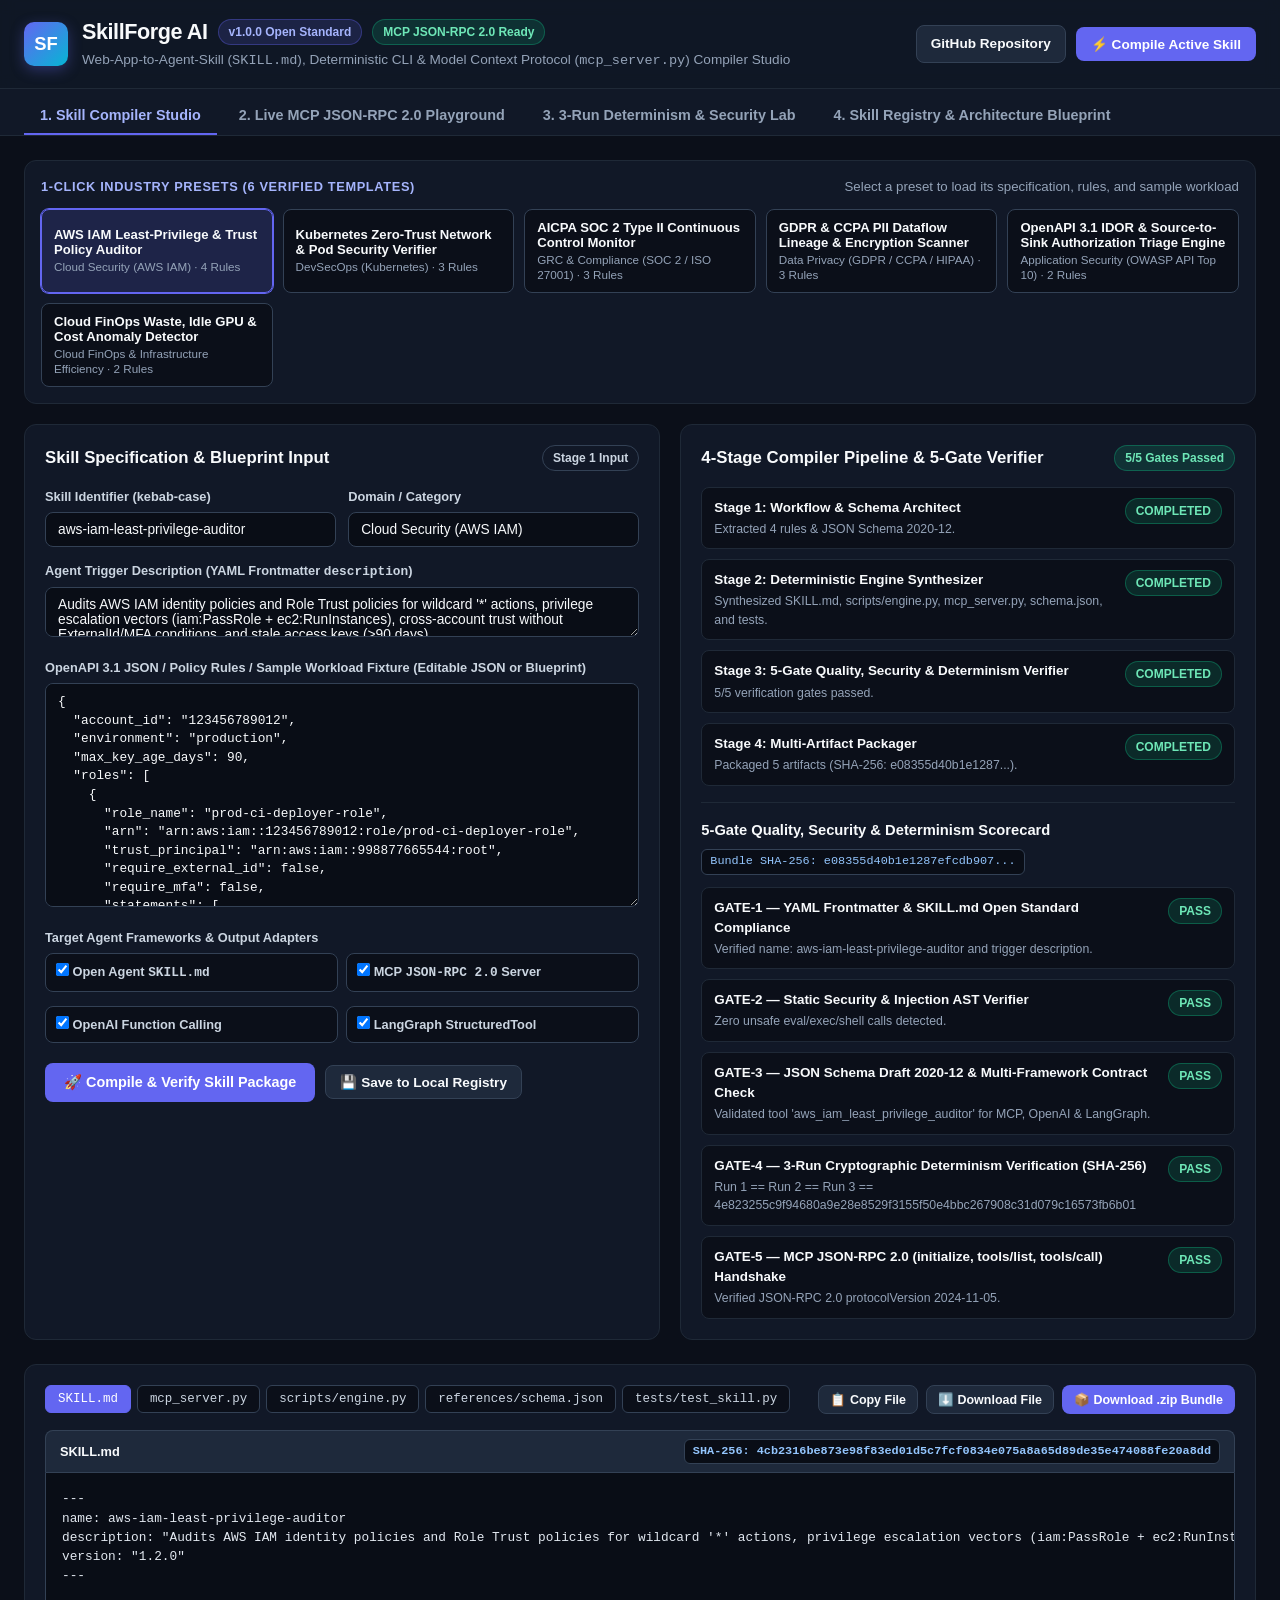
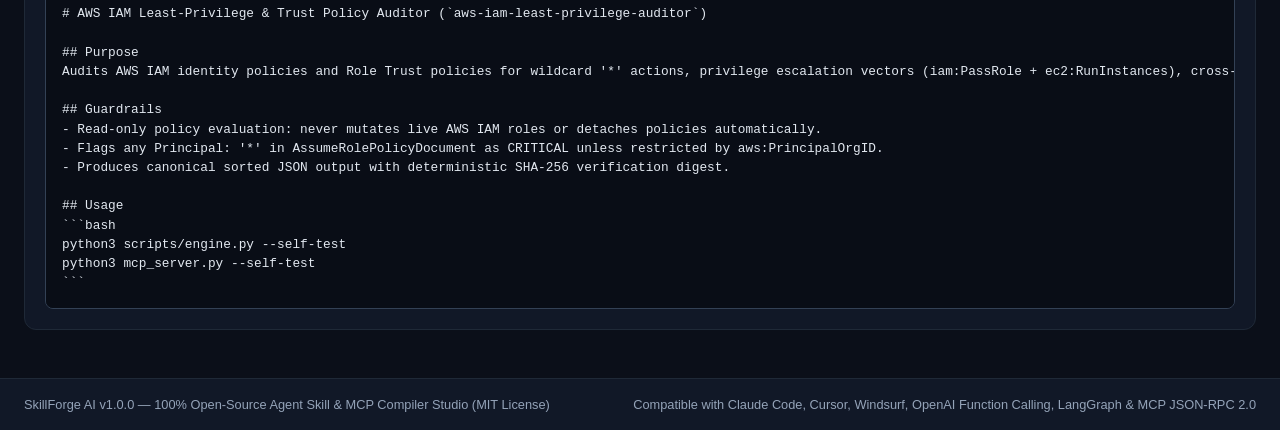
==== index.html @ c4ab2d60 "feat: initial release of SkillForge AI v1.0.0 Compiler Studio" ====
<!DOCTYPE html>
<html lang="en">
<head>
  <meta charset="UTF-8" />
  <meta name="viewport" content="width=device-width, initial-scale=1.0" />
  <title>SkillForge AI — Web-App-to-Agent-Skill, Deterministic CLI &amp; MCP Compiler Studio</title>
  <meta name="description" content="Compile OpenAPI 3.1 specs, Python/TS modules, and workflow blueprints into verified SKILL.md packages, deterministic Python CLI tools, and Model Context Protocol (MCP JSON-RPC 2.0) servers." />
  <link rel="stylesheet" href="static/css/styles.css" />
</head>
<body>
  <header class="topbar">
    <div class="container topbar-inner">
      <div class="brand">
        <div class="brand-logo" aria-hidden="true">SF</div>
        <div>
          <div class="brand-title-row">
            <h1 class="brand-title">SkillForge AI</h1>
            <span class="badge badge-accent">v1.0.0 Open Standard</span>
            <span id="runtime-mode-badge" class="badge badge-emerald">MCP JSON-RPC 2.0 Ready</span>
          </div>
          <p class="brand-subtitle">
            Web-App-to-Agent-Skill (<code>SKILL.md</code>), Deterministic CLI &amp; Model Context Protocol (<code>mcp_server.py</code>) Compiler Studio
          </p>
        </div>
      </div>
      <div class="topbar-actions">
        <a href="https://github.com/Sockshare/skillforge-ai" target="_blank" rel="noopener noreferrer" class="btn btn-secondary">
          GitHub Repository
        </a>
        <button id="btn-quick-compile" class="btn btn-primary" type="button">
          ⚡ Compile Active Skill
        </button>
      </div>
    </div>
  </header>

  <nav class="tabbar" aria-label="Studio Navigation">
    <div class="container tabbar-inner">
      <button class="tab-btn active" data-tab="tab-compiler" type="button">
        1. Skill Compiler Studio
      </button>
      <button class="tab-btn" data-tab="tab-mcp" type="button">
        2. Live MCP JSON-RPC 2.0 Playground
      </button>
      <button class="tab-btn" data-tab="tab-determinism" type="button">
        3. 3-Run Determinism &amp; Security Lab
      </button>
      <button class="tab-btn" data-tab="tab-registry" type="button">
        4. Skill Registry &amp; Architecture Blueprint
      </button>
    </div>
  </nav>

  <main class="container main-content">
    <!-- TAB 1: SKILL COMPILER STUDIO -->
    <section id="tab-compiler" class="tab-panel active">
      <div class="preset-strip">
        <div class="preset-strip-header">
          <span class="section-kicker">1-Click Industry Presets (6 Verified Templates)</span>
          <span class="text-muted">Select a preset to load its specification, rules, and sample workload</span>
        </div>
        <div id="preset-pills" class="preset-pills"></div>
      </div>

      <div class="studio-grid">
        <!-- Left Column: Input Blueprint & Configuration -->
        <div class="card">
          <div class="card-header">
            <h2>Skill Specification &amp; Blueprint Input</h2>
            <span class="badge badge-outline">Stage 1 Input</span>
          </div>

          <div class="form-row-2">
            <div class="form-group">
              <label for="skill-name-input">Skill Identifier (kebab-case)</label>
              <input id="skill-name-input" type="text" class="input-control" value="aws-iam-least-privilege-auditor" />
            </div>
            <div class="form-group">
              <label for="skill-category-input">Domain / Category</label>
              <input id="skill-category-input" type="text" class="input-control" value="Cloud Security (AWS IAM)" />
            </div>
          </div>

          <div class="form-group">
            <label for="skill-desc-input">Agent Trigger Description (YAML Frontmatter <code>description</code>)</label>
            <textarea id="skill-desc-input" rows="2" class="input-control"></textarea>
          </div>

          <div class="form-group">
            <label for="skill-blueprint-input">
              OpenAPI 3.1 JSON / Policy Rules / Sample Workload Fixture (Editable JSON or Blueprint)
            </label>
            <textarea id="skill-blueprint-input" rows="11" class="input-control code-textarea" spellcheck="false"></textarea>
          </div>

          <div class="form-group">
            <label>Target Agent Frameworks &amp; Output Adapters</label>
            <div class="checkbox-grid">
              <label class="checkbox-pill">
                <input type="checkbox" name="target-fw" value="skill_md" checked />
                <span>Open Agent <code>SKILL.md</code></span>
              </label>
              <label class="checkbox-pill">
                <input type="checkbox" name="target-fw" value="mcp" checked />
                <span>MCP <code>JSON-RPC 2.0</code> Server</span>
              </label>
              <label class="checkbox-pill">
                <input type="checkbox" name="target-fw" value="openai_tools" checked />
                <span>OpenAI Function Calling</span>
              </label>
              <label class="checkbox-pill">
                <input type="checkbox" name="target-fw" value="langgraph" checked />
                <span>LangGraph StructuredTool</span>
              </label>
            </div>
          </div>

          <div class="button-row">
            <button id="btn-compile-main" class="btn btn-primary btn-lg" type="button">
              🚀 Compile &amp; Verify Skill Package
            </button>
            <button id="btn-save-registry" class="btn btn-secondary" type="button">
              💾 Save to Local Registry
            </button>
          </div>
        </div>

        <!-- Right Column: 4-Stage Pipeline & 5-Gate Scorecard -->
        <div class="card">
          <div class="card-header">
            <h2>4-Stage Compiler Pipeline &amp; 5-Gate Verifier</h2>
            <span id="gate-summary-badge" class="badge badge-emerald">5/5 Gates Passed</span>
          </div>

          <div id="pipeline-stages" class="pipeline-list"></div>

          <div class="divider"></div>

          <div class="card-subheader">
            <h3>5-Gate Quality, Security &amp; Determinism Scorecard</h3>
            <code id="package-hash-badge" class="hash-pill">SHA-256: computing...</code>
          </div>
          <div id="gates-scorecard" class="gates-list"></div>
        </div>
      </div>

      <!-- Compiled Artifacts Code Viewer -->
      <div class="card mt-24">
        <div class="card-header artifact-header">
          <div class="artifact-tabs" id="artifact-tabs">
            <button class="artifact-tab active" data-file="SKILL.md" type="button">SKILL.md</button>
            <button class="artifact-tab" data-file="mcp_server.py" type="button">mcp_server.py</button>
            <button class="artifact-tab" data-file="scripts/engine.py" type="button">scripts/engine.py</button>
            <button class="artifact-tab" data-file="references/schema.json" type="button">references/schema.json</button>
            <button class="artifact-tab" data-file="tests/test_skill.py" type="button">tests/test_skill.py</button>
          </div>
          <div class="artifact-actions">
            <button id="btn-copy-artifact" class="btn btn-secondary btn-sm" type="button">📋 Copy File</button>
            <button id="btn-download-artifact" class="btn btn-secondary btn-sm" type="button">⬇️ Download File</button>
            <button id="btn-download-zip" class="btn btn-primary btn-sm" type="button">📦 Download .zip Bundle</button>
          </div>
        </div>
        <div class="artifact-meta-bar">
          <span id="active-artifact-name">SKILL.md</span>
          <code id="active-artifact-sha" class="hash-pill">SHA-256: —</code>
        </div>
        <pre id="artifact-code-viewer" class="code-viewer"></pre>
      </div>
    </section>

    <!-- TAB 2: LIVE MCP JSON-RPC 2.0 PLAYGROUND -->
    <section id="tab-mcp" class="tab-panel">
      <div class="studio-grid">
        <div class="card">
          <div class="card-header">
            <h2>MCP JSON-RPC 2.0 Request Console</h2>
            <span class="badge badge-accent">Protocol 2024-11-05</span>
          </div>
          <p class="text-muted mb-16">
            Test standard Model Context Protocol methods (<code>initialize</code>, <code>tools/list</code>, and <code>tools/call</code>) against the active compiled skill.
          </p>

          <div class="button-row mb-16">
            <button class="btn btn-secondary btn-sm mcp-preset-btn" data-method="initialize" type="button">
              Load <code>initialize</code>
            </button>
            <button class="btn btn-secondary btn-sm mcp-preset-btn" data-method="tools/list" type="button">
              Load <code>tools/list</code>
            </button>
            <button class="btn btn-secondary btn-sm mcp-preset-btn" data-method="tools/call" type="button">
              Load <code>tools/call</code> (Active Skill)
            </button>
          </div>

          <div class="form-group">
            <label for="mcp-request-editor">JSON-RPC 2.0 Request Payload</label>
            <textarea id="mcp-request-editor" rows="14" class="input-control code-textarea" spellcheck="false"></textarea>
          </div>

          <button id="btn-send-mcp" class="btn btn-primary btn-lg" type="button">
            ▶ Execute MCP JSON-RPC Request
          </button>
        </div>

        <div class="card">
          <div class="card-header">
            <h2>MCP JSON-RPC 2.0 Response &amp; Telemetry</h2>
            <div class="telemetry-badges">
              <span id="mcp-latency-badge" class="badge badge-outline">Latency: — ms</span>
              <span id="mcp-status-badge" class="badge badge-emerald">200 OK</span>
            </div>
          </div>
          <div class="artifact-meta-bar">
            <span>Deterministic Execution Digest</span>
            <code id="mcp-digest-badge" class="hash-pill">SHA-256: —</code>
          </div>
          <pre id="mcp-response-viewer" class="code-viewer"></pre>
        </div>
      </div>
    </section>

    <!-- TAB 3: 3-RUN DETERMINISM & SECURITY LAB -->
    <section id="tab-determinism" class="tab-panel">
      <div class="card mb-24">
        <div class="card-header">
          <div>
            <h2>3-Run Cryptographic Determinism &amp; Findings Lab</h2>
            <p class="text-muted">
              Executes 3 consecutive independent evaluations of the compiled skill against the workload fixture and verifies bit-for-bit identical <code>SHA-256</code> digests.
            </p>
          </div>
          <button id="btn-run-determinism" class="btn btn-primary btn-lg" type="button">
            🔬 Execute 3-Run Determinism Test
          </button>
        </div>

        <div id="determinism-runs-grid" class="runs-grid"></div>
      </div>

      <div class="card">
        <div class="card-header">
          <h2>Structured Policy Findings &amp; Remediation Matrix</h2>
          <span id="findings-score-badge" class="badge badge-accent">Compliance Score: —%</span>
        </div>
        <div class="table-responsive">
          <table class="data-table">
            <thead>
              <tr>
                <th>Rule ID</th>
                <th>Severity</th>
                <th>Resource</th>
                <th>Control</th>
                <th>Finding &amp; Evidence</th>
                <th>Deterministic Remediation</th>
              </tr>
            </thead>
            <tbody id="findings-table-body"></tbody>
          </table>
        </div>
      </div>
    </section>

    <!-- TAB 4: SKILL REGISTRY & ARCHITECTURE BLUEPRINT -->
    <section id="tab-registry" class="tab-panel">
      <div class="card mb-24">
        <div class="card-header">
          <h2>Skill Registry Catalog (Built-In &amp; Saved Custom Skills)</h2>
          <span id="registry-count-badge" class="badge badge-emerald">6 Built-In Presets</span>
        </div>
        <div id="registry-cards-grid" class="registry-grid"></div>
      </div>

      <div class="card">
        <div class="card-header">
          <h2>SkillForge AI Reference Architecture &amp; CLI Quickstart</h2>
          <span class="badge badge-outline">Zero External Dependencies</span>
        </div>
        <pre class="code-viewer architecture-diagram">
+---------------------------------------------------------------------------------------------------+
|                                   SKILLFORGE AI COMPILER STUDIO                                   |
|  +-----------------------+    +------------------------+    +----------------------------------+  |
|  | Stage 1: Architect    | -> | Stage 2: Synthesizer   | -> | Stage 3: 5-Gate Verifier         |  |
|  | - OpenAPI 3.1 / JSON  |    | - SKILL.md Frontmatter |    | - Gate 1: SKILL.md YAML Schema   |  |
|  | - JSON Schema 2020-12 |    | - scripts/engine.py    |    | - Gate 2: Python AST Security    |  |
|  | - Guardrail Extractor |    | - mcp_server.py        |    | - Gate 3: Tool Schema Contract   |  |
|  +-----------------------+    +------------------------+    | - Gate 4: 3-Run SHA-256 Match    |  |
|                                                             | - Gate 5: MCP JSON-RPC Handshake |  |
|                                                             +-----------------+----------------+  |
|                                                                               |                   |
|                                                                               v                   |
|                                                             +----------------------------------+  |
|                                                             | Stage 4: Multi-Artifact Packager |  |
|                                                             | - Deterministic .zip Bundle      |  |
|                                                             +----------------------------------+  |
+---------------------------------------------------------------------------------------------------+

# CLI Quickstart Commands:
python3 cli.py --list-presets
python3 cli.py --compile aws-iam-least-privilege-auditor --out-dir ./dist
python3 cli.py --verify all
python3 mcp_server.py --self-test
        </pre>
      </div>
    </section>
  </main>

  <footer class="footer">
    <div class="container footer-inner">
      <span>SkillForge AI v1.0.0 — 100% Open-Source Agent Skill &amp; MCP Compiler Studio (MIT License)</span>
      <span>Compatible with Claude Code, Cursor, Windsurf, OpenAI Function Calling, LangGraph &amp; MCP JSON-RPC 2.0</span>
    </div>
  </footer>

  <script src="static/js/app.js"></script>
</body>
</html>
---- static/css/styles.css ----
:root {
  --bg-base: #0b0f19;
  --bg-surface: #111827;
  --bg-elevated: #1e293b;
  --bg-code: #090d16;
  --border-subtle: #1f2937;
  --border-strong: #334155;
  --text-primary: #f8fafc;
  --text-secondary: #cbd5e1;
  --text-muted: #94a3b8;
  --accent-indigo: #6366f1;
  --accent-indigo-hover: #4f46e5;
  --accent-emerald: #10b981;
  --accent-amber: #f59e0b;
  --accent-rose: #f43f5e;
  --font-sans: "Inter", -apple-system, BlinkMacSystemFont, "Segoe UI", Roboto, sans-serif;
  --font-mono: "JetBrains Mono", "Fira Code", Consolas, monospace;
}

* {
  box-sizing: border-box;
  margin: 0;
  padding: 0;
}

body {
  background-color: var(--bg-base);
  color: var(--text-primary);
  font-family: var(--font-sans);
  line-height: 1.5;
  min-height: 100vh;
  display: flex;
  flex-direction: column;
}

.container {
  max-width: 1400px;
  margin: 0 auto;
  padding: 0 24px;
  width: 100%;
}

/* Topbar */
.topbar {
  background: rgba(17, 24, 39, 0.92);
  border-bottom: 1px solid var(--border-subtle);
  padding: 16px 0;
  backdrop-filter: blur(8px);
}

.topbar-inner {
  display: flex;
  align-items: center;
  justify-content: space-between;
  gap: 16px;
  flex-wrap: wrap;
}

.brand {
  display: flex;
  align-items: center;
  gap: 14px;
}

.brand-logo {
  width: 44px;
  height: 44px;
  border-radius: 10px;
  background: linear-gradient(135deg, var(--accent-indigo), #06b6d4);
  display: flex;
  align-items: center;
  justify-content: center;
  font-weight: 800;
  font-size: 1.15rem;
  color: #fff;
  box-shadow: 0 4px 14px rgba(99, 102, 241, 0.35);
}

.brand-title-row {
  display: flex;
  align-items: center;
  gap: 10px;
  flex-wrap: wrap;
}

.brand-title {
  font-size: 1.35rem;
  font-weight: 700;
  letter-spacing: -0.02em;
}

.brand-subtitle {
  font-size: 0.85rem;
  color: var(--text-muted);
  margin-top: 2px;
}

.topbar-actions {
  display: flex;
  align-items: center;
  gap: 10px;
}

/* Badges */
.badge {
  display: inline-flex;
  align-items: center;
  padding: 3px 10px;
  border-radius: 999px;
  font-size: 0.75rem;
  font-weight: 600;
}

.badge-accent {
  background: rgba(99, 102, 241, 0.16);
  color: #a5b4fc;
  border: 1px solid rgba(99, 102, 241, 0.35);
}

.badge-emerald {
  background: rgba(16, 185, 129, 0.16);
  color: #6ee7b7;
  border: 1px solid rgba(16, 185, 129, 0.35);
}

.badge-rose {
  background: rgba(244, 63, 94, 0.16);
  color: #fda4af;
  border: 1px solid rgba(244, 63, 94, 0.35);
}

.badge-amber {
  background: rgba(245, 158, 11, 0.16);
  color: #fcd34d;
  border: 1px solid rgba(245, 158, 11, 0.35);
}

.badge-outline {
  background: transparent;
  color: var(--text-secondary);
  border: 1px solid var(--border-strong);
}

/* Tabbar */
.tabbar {
  background: var(--bg-surface);
  border-bottom: 1px solid var(--border-subtle);
}

.tabbar-inner {
  display: flex;
  gap: 6px;
  overflow-x: auto;
  padding-top: 8px;
}

.tab-btn {
  background: transparent;
  color: var(--text-muted);
  border: none;
  border-bottom: 2px solid transparent;
  padding: 10px 16px;
  font-size: 0.9rem;
  font-weight: 600;
  cursor: pointer;
  white-space: nowrap;
  transition: all 0.15s ease;
}

.tab-btn:hover {
  color: var(--text-primary);
}

.tab-btn.active {
  color: #a5b4fc;
  border-bottom-color: var(--accent-indigo);
}

/* Main & Panels */
.main-content {
  padding-top: 24px;
  padding-bottom: 48px;
  flex: 1;
}

.tab-panel {
  display: none;
}

.tab-panel.active {
  display: block;
}

/* Preset Strip */
.preset-strip {
  background: var(--bg-surface);
  border: 1px solid var(--border-subtle);
  border-radius: 12px;
  padding: 16px;
  margin-bottom: 20px;
}

.preset-strip-header {
  display: flex;
  justify-content: space-between;
  align-items: center;
  margin-bottom: 12px;
  flex-wrap: wrap;
  gap: 8px;
}

.section-kicker {
  font-size: 0.8rem;
  font-weight: 700;
  text-transform: uppercase;
  letter-spacing: 0.05em;
  color: #a5b4fc;
}

.preset-pills {
  display: grid;
  grid-template-columns: repeat(auto-fit, minmax(210px, 1fr));
  gap: 10px;
}

.preset-pill {
  background: var(--bg-base);
  border: 1px solid var(--border-strong);
  border-radius: 8px;
  padding: 10px 12px;
  text-align: left;
  color: var(--text-primary);
  cursor: pointer;
  transition: all 0.15s ease;
}

.preset-pill:hover {
  border-color: var(--accent-indigo);
  background: rgba(99, 102, 241, 0.08);
}

.preset-pill.active {
  border-color: var(--accent-indigo);
  background: rgba(99, 102, 241, 0.16);
  box-shadow: 0 0 0 1px var(--accent-indigo);
}

.preset-pill-title {
  font-size: 0.82rem;
  font-weight: 700;
  display: block;
  margin-bottom: 2px;
}

.preset-pill-cat {
  font-size: 0.73rem;
  color: var(--text-muted);
}

/* Grid & Cards */
.studio-grid {
  display: grid;
  grid-template-columns: 1.05fr 0.95fr;
  gap: 20px;
}

@media (max-width: 1024px) {
  .studio-grid {
    grid-template-columns: 1fr;
  }
}

.card {
  background: var(--bg-surface);
  border: 1px solid var(--border-subtle);
  border-radius: 12px;
  padding: 20px;
}

.card-header {
  display: flex;
  align-items: center;
  justify-content: space-between;
  gap: 12px;
  margin-bottom: 16px;
  flex-wrap: wrap;
}

.card-header h2 {
  font-size: 1.05rem;
  font-weight: 700;
}

.card-subheader {
  display: flex;
  align-items: center;
  justify-content: space-between;
  margin-bottom: 12px;
  flex-wrap: wrap;
  gap: 8px;
}

.card-subheader h3 {
  font-size: 0.92rem;
  font-weight: 700;
}

/* Forms */
.form-row-2 {
  display: grid;
  grid-template-columns: 1fr 1fr;
  gap: 12px;
}

.form-group {
  margin-bottom: 14px;
}

.form-group label {
  display: block;
  font-size: 0.8rem;
  font-weight: 600;
  color: var(--text-secondary);
  margin-bottom: 6px;
}

.input-control {
  width: 100%;
  background: var(--bg-code);
  border: 1px solid var(--border-strong);
  border-radius: 8px;
  padding: 9px 12px;
  color: var(--text-primary);
  font-family: var(--font-sans);
  font-size: 0.86rem;
}

.input-control:focus {
  outline: none;
  border-color: var(--accent-indigo);
}

.code-textarea {
  font-family: var(--font-mono);
  font-size: 0.8rem;
  line-height: 1.45;
}

.checkbox-grid {
  display: grid;
  grid-template-columns: 1fr 1fr;
  gap: 8px;
}

.checkbox-pill {
  display: flex;
  align-items: center;
  gap: 8px;
  background: var(--bg-base);
  border: 1px solid var(--border-strong);
  border-radius: 8px;
  padding: 8px 10px;
  font-size: 0.8rem;
  cursor: pointer;
}

/* Buttons */
.button-row {
  display: flex;
  align-items: center;
  gap: 10px;
  flex-wrap: wrap;
}

.btn {
  display: inline-flex;
  align-items: center;
  justify-content: center;
  gap: 6px;
  padding: 8px 14px;
  border-radius: 8px;
  font-size: 0.85rem;
  font-weight: 600;
  cursor: pointer;
  border: 1px solid transparent;
  text-decoration: none;
  transition: all 0.15s ease;
}

.btn-primary {
  background: var(--accent-indigo);
  color: #fff;
}

.btn-primary:hover {
  background: var(--accent-indigo-hover);
}

.btn-secondary {
  background: var(--bg-elevated);
  color: var(--text-primary);
  border-color: var(--border-strong);
}

.btn-secondary:hover {
  border-color: var(--accent-indigo);
}

.btn-lg {
  padding: 10px 18px;
  font-size: 0.9rem;
}

.btn-sm {
  padding: 6px 11px;
  font-size: 0.78rem;
}

/* Pipeline & Gates */
.pipeline-list,
.gates-list {
  display: flex;
  flex-direction: column;
  gap: 10px;
}

.stage-item,
.gate-item {
  background: var(--bg-base);
  border: 1px solid var(--border-subtle);
  border-radius: 8px;
  padding: 10px 12px;
  display: flex;
  align-items: flex-start;
  justify-content: space-between;
  gap: 10px;
}

.stage-title,
.gate-title {
  font-size: 0.84rem;
  font-weight: 700;
}

.stage-desc,
.gate-desc {
  font-size: 0.77rem;
  color: var(--text-muted);
  margin-top: 2px;
}

.divider {
  height: 1px;
  background: var(--border-subtle);
  margin: 16px 0;
}

.hash-pill {
  font-family: var(--font-mono);
  font-size: 0.74rem;
  background: var(--bg-code);
  border: 1px solid var(--border-strong);
  padding: 3px 8px;
  border-radius: 6px;
  color: #93c5fd;
}

/* Artifact Viewer */
.mt-24 {
  margin-top: 24px;
}

.mb-16 {
  margin-bottom: 16px;
}

.mb-24 {
  margin-bottom: 24px;
}

.artifact-tabs {
  display: flex;
  gap: 6px;
  flex-wrap: wrap;
}

.artifact-tab {
  background: var(--bg-base);
  color: var(--text-secondary);
  border: 1px solid var(--border-strong);
  border-radius: 6px;
  padding: 6px 12px;
  font-family: var(--font-mono);
  font-size: 0.78rem;
  cursor: pointer;
}

.artifact-tab.active {
  background: var(--accent-indigo);
  border-color: var(--accent-indigo);
  color: #fff;
}

.artifact-actions {
  display: flex;
  gap: 8px;
  flex-wrap: wrap;
}

.artifact-meta-bar {
  display: flex;
  justify-content: space-between;
  align-items: center;
  background: var(--bg-elevated);
  padding: 8px 14px;
  border-radius: 8px 8px 0 0;
  font-size: 0.8rem;
  font-weight: 600;
  border: 1px solid var(--border-strong);
  border-bottom: none;
}

.code-viewer {
  background: var(--bg-code);
  border: 1px solid var(--border-strong);
  border-radius: 0 0 8px 8px;
  padding: 16px;
  font-family: var(--font-mono);
  font-size: 0.8rem;
  line-height: 1.5;
  color: #e2e8f0;
  overflow-x: auto;
  max-height: 480px;
  overflow-y: auto;
  white-space: pre;
}

/* Determinism Runs Grid */
.runs-grid {
  display: grid;
  grid-template-columns: repeat(3, 1fr);
  gap: 14px;
  margin-top: 14px;
}

@media (max-width: 900px) {
  .runs-grid {
    grid-template-columns: 1fr;
  }
}

.run-card {
  background: var(--bg-base);
  border: 1px solid rgba(16, 185, 129, 0.4);
  border-radius: 10px;
  padding: 14px;
}

.run-card h4 {
  font-size: 0.88rem;
  margin-bottom: 6px;
  color: #6ee7b7;
}

.run-hash {
  font-family: var(--font-mono);
  font-size: 0.73rem;
  word-break: break-all;
  color: var(--text-primary);
  background: var(--bg-code);
  padding: 8px;
  border-radius: 6px;
  margin-top: 6px;
}

/* Table */
.table-responsive {
  overflow-x: auto;
}

.data-table {
  width: 100%;
  border-collapse: collapse;
  font-size: 0.82rem;
}

.data-table th,
.data-table td {
  padding: 10px 12px;
  border-bottom: 1px solid var(--border-subtle);
  text-align: left;
  vertical-align: top;
}

.data-table th {
  color: var(--text-muted);
  font-weight: 600;
  text-transform: uppercase;
  font-size: 0.73rem;
  background: var(--bg-base);
}

/* Registry Grid */
.registry-grid {
  display: grid;
  grid-template-columns: repeat(auto-fill, minmax(360px, 1fr));
  gap: 16px;
}

.registry-card {
  background: var(--bg-base);
  border: 1px solid var(--border-strong);
  border-radius: 10px;
  padding: 16px;
  display: flex;
  flex-direction: column;
  justify-content: space-between;
  gap: 12px;
}

.registry-card h3 {
  font-size: 0.96rem;
  margin-bottom: 4px;
}

.text-muted {
  color: var(--text-muted);
  font-size: 0.83rem;
}

/* Footer */
.footer {
  border-top: 1px solid var(--border-subtle);
  background: var(--bg-surface);
  padding: 16px 0;
  font-size: 0.8rem;
  color: var(--text-muted);
}

.footer-inner {
  display: flex;
  justify-content: space-between;
  flex-wrap: wrap;
  gap: 10px;
}
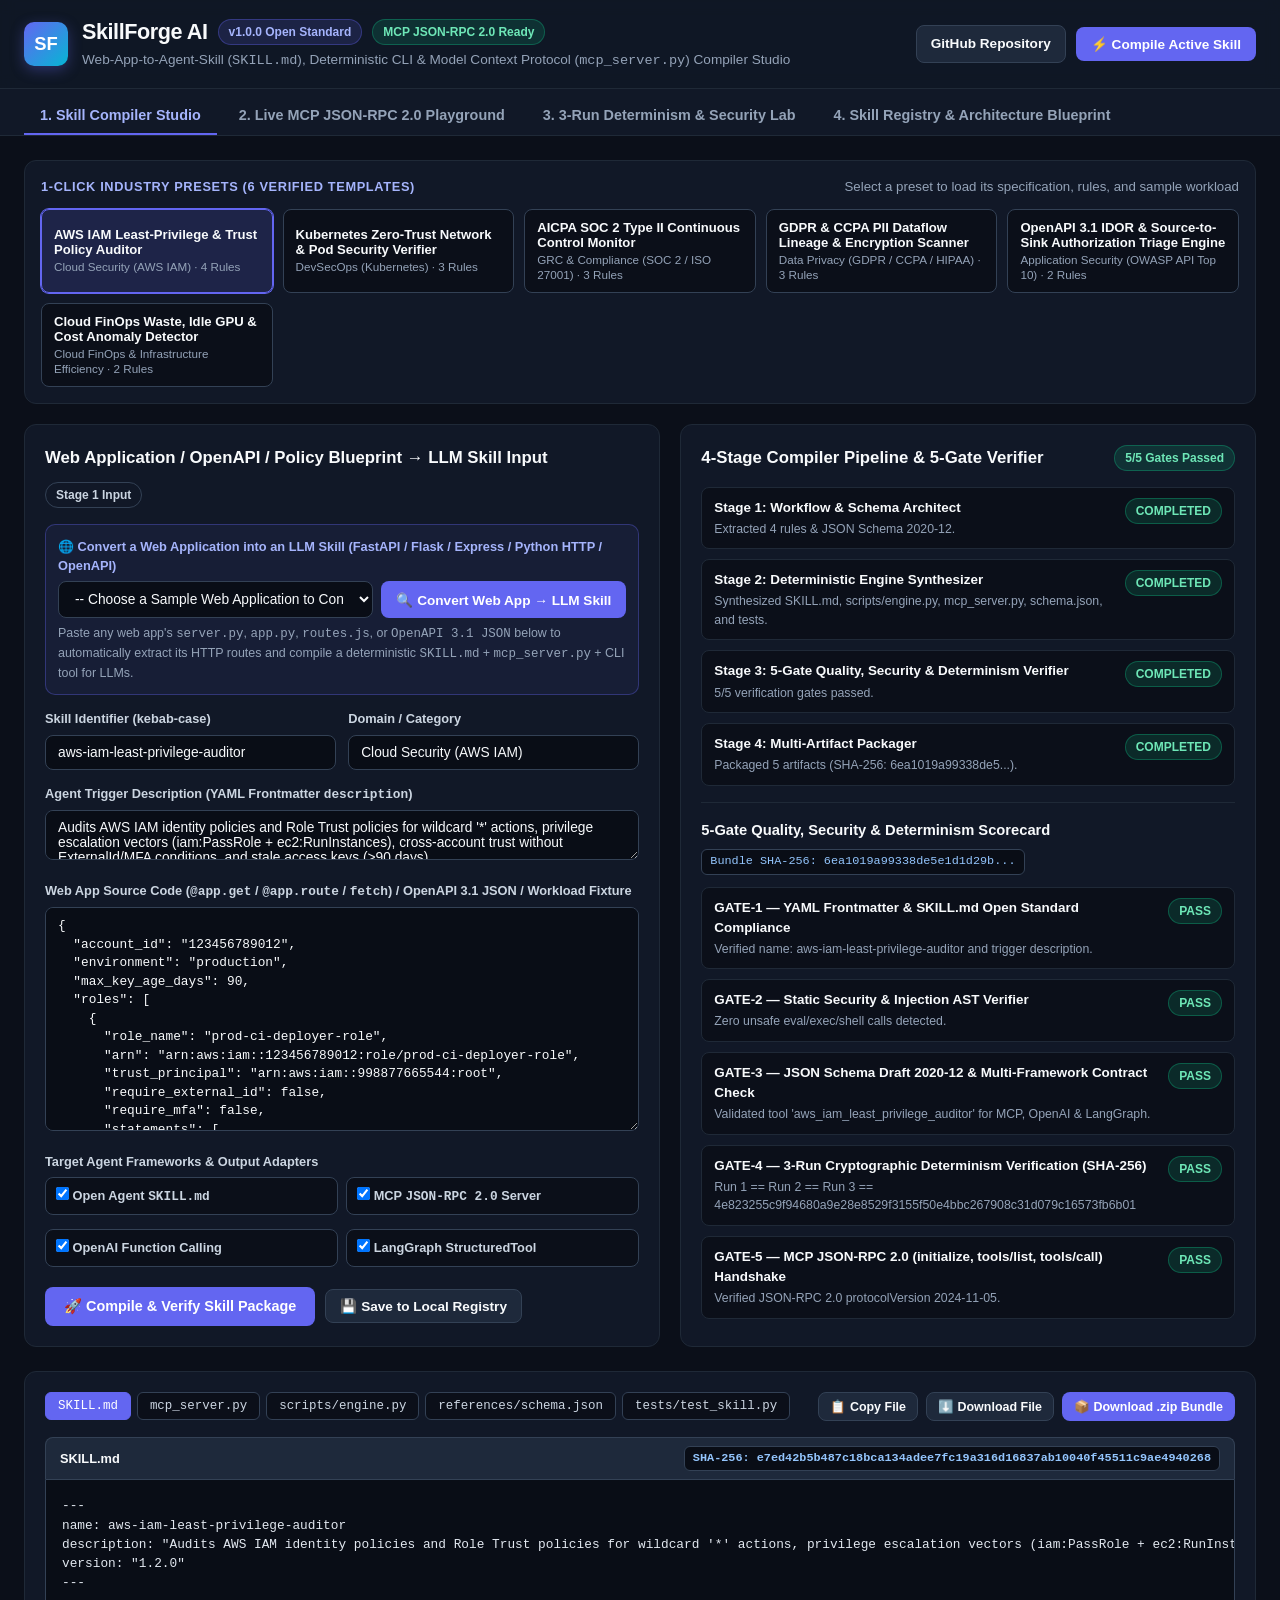
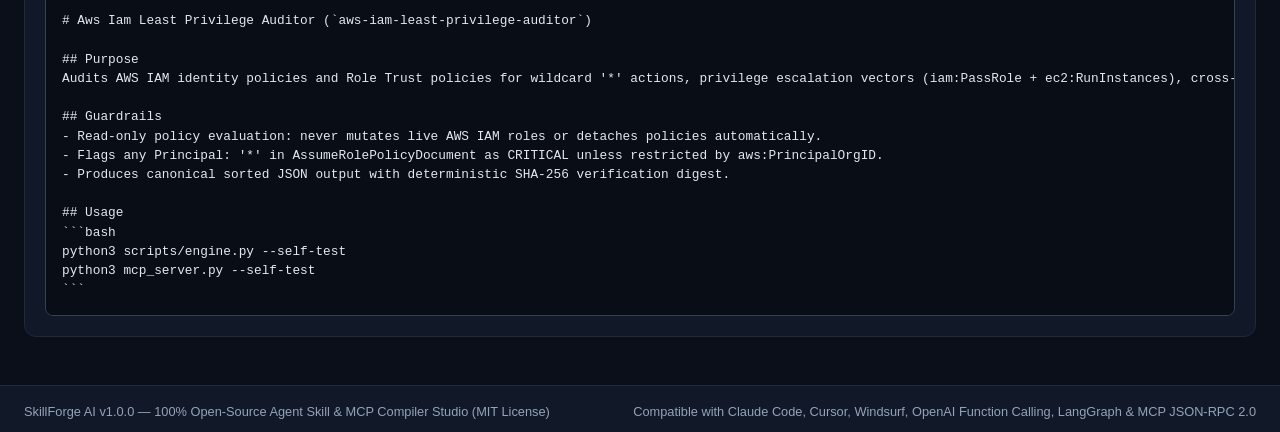
==== commit 45640d11: "Add Web App to LLM Skill route introspector & set default port 8108" ====
--- a/index.html
+++ b/index.html
@@ -66,8 +66,29 @@
         <!-- Left Column: Input Blueprint & Configuration -->
         <div class="card">
           <div class="card-header">
-            <h2>Skill Specification &amp; Blueprint Input</h2>
+            <h2>Web Application / OpenAPI / Policy Blueprint → LLM Skill Input</h2>
             <span class="badge badge-outline">Stage 1 Input</span>
+          </div>
+
+          <div class="form-group" style="background: rgba(99, 102, 241, 0.08); border: 1px solid rgba(99, 102, 241, 0.35); border-radius: 10px; padding: 12px; margin-bottom: 14px;">
+            <label for="webapp-template-select" style="color: #a5b4fc; font-weight: 700;">
+              🌐 Convert a Web Application into an LLM Skill (FastAPI / Flask / Express / Python HTTP / OpenAPI)
+            </label>
+            <div style="display: flex; gap: 8px; flex-wrap: wrap; margin-top: 6px;">
+              <select id="webapp-template-select" class="input-control" style="flex: 1; min-width: 220px;">
+                <option value="">-- Choose a Sample Web Application to Convert (or paste code below) --</option>
+                <option value="trustforge-soc2-webapp">TrustForge SOC 2 Web App (Python HTTP + /api/assess, /api/triage-7gate)</option>
+                <option value="fastapi-finops-portal">FastAPI Cloud FinOps &amp; GPU Cluster Rightsizing Web App</option>
+                <option value="flask-secops-incident-app">Flask SecOps Incident Response &amp; CVE Triage Web App</option>
+                <option value="express-privacy-dsar-app">Express.js + React GDPR/CCPA DSAR Fulfillment Web App</option>
+              </select>
+              <button id="btn-convert-webapp" class="btn btn-primary" type="button">
+                🔍 Convert Web App → LLM Skill
+              </button>
+            </div>
+            <div id="webapp-routes-banner" class="text-muted" style="font-size: 0.78rem; margin-top: 6px;">
+              Paste any web app's <code>server.py</code>, <code>app.py</code>, <code>routes.js</code>, or <code>OpenAPI 3.1 JSON</code> below to automatically extract its HTTP routes and compile a deterministic <code>SKILL.md</code> + <code>mcp_server.py</code> + CLI tool for LLMs.
+            </div>
           </div>
 
           <div class="form-row-2">
@@ -88,7 +109,7 @@
 
           <div class="form-group">
             <label for="skill-blueprint-input">
-              OpenAPI 3.1 JSON / Policy Rules / Sample Workload Fixture (Editable JSON or Blueprint)
+              Web App Source Code (<code>@app.get</code> / <code>@app.route</code> / <code>fetch</code>) / OpenAPI 3.1 JSON / Workload Fixture
             </label>
             <textarea id="skill-blueprint-input" rows="11" class="input-control code-textarea" spellcheck="false"></textarea>
           </div>
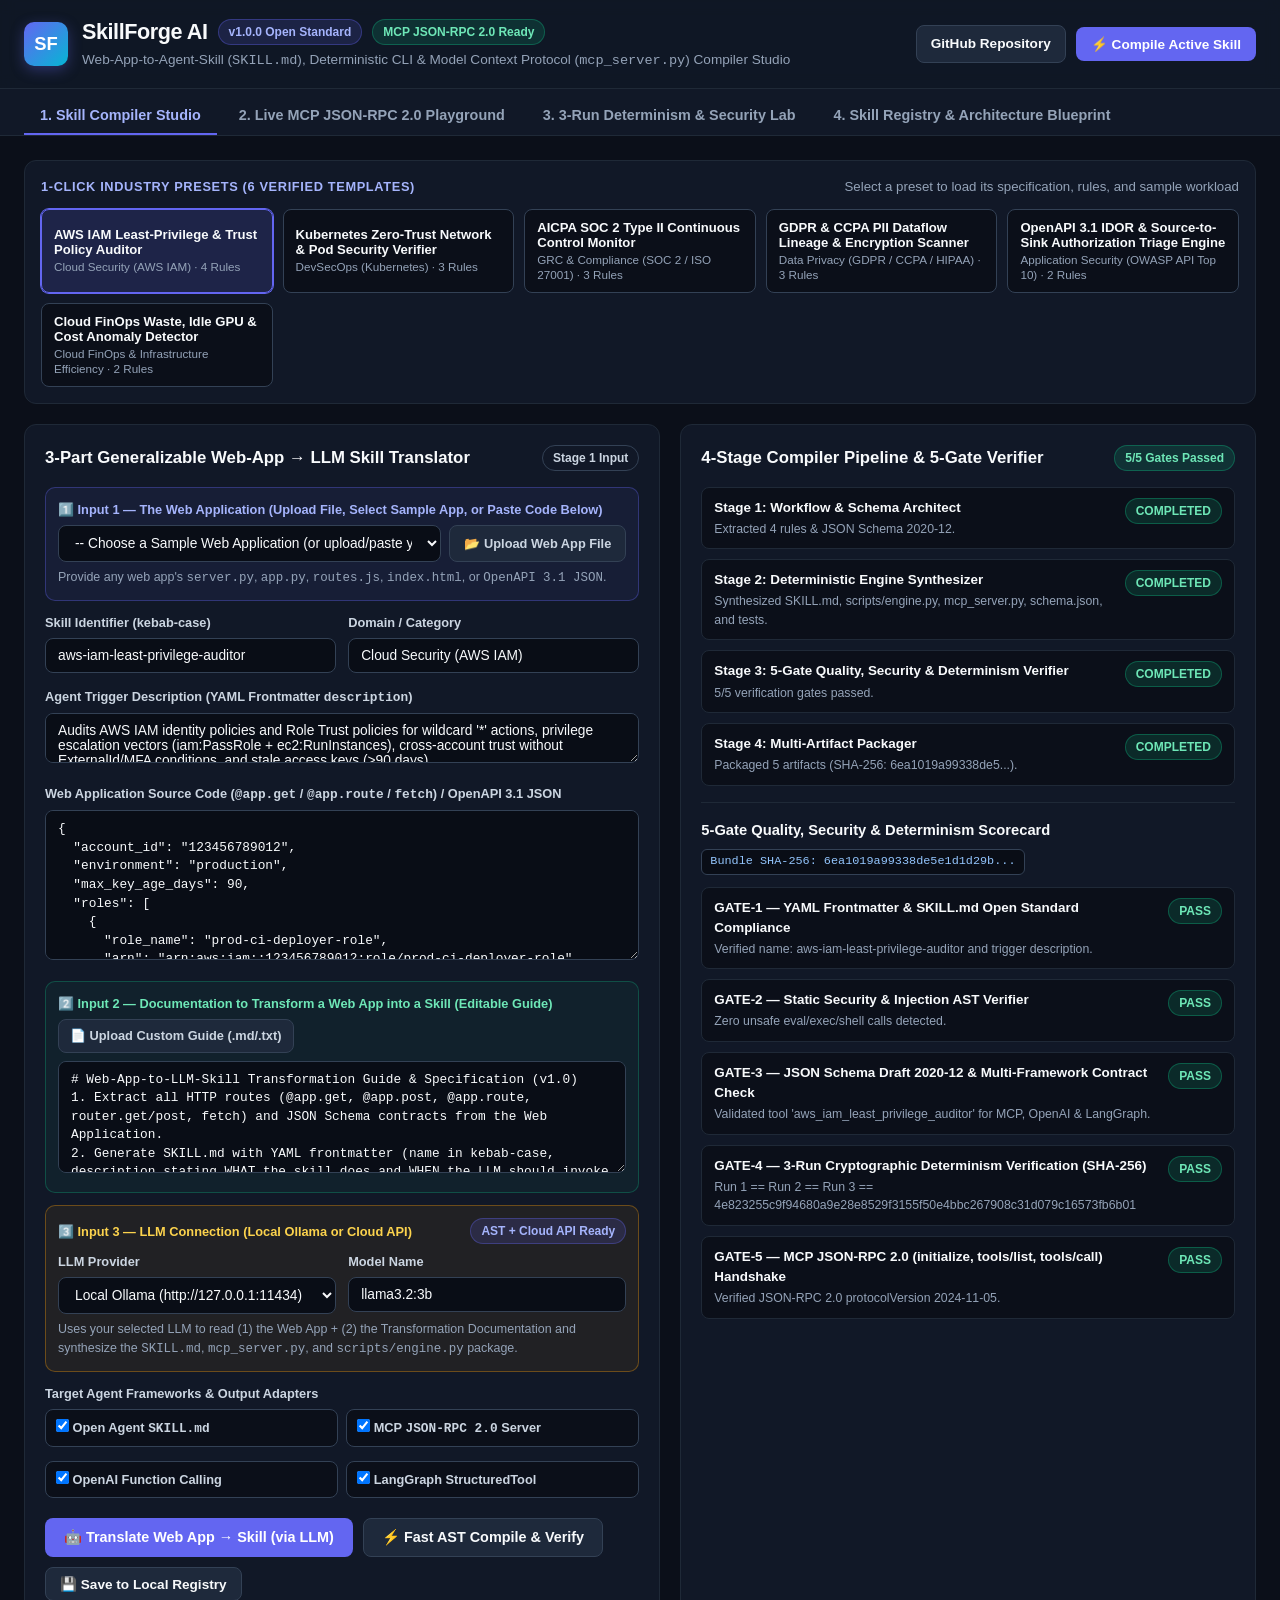
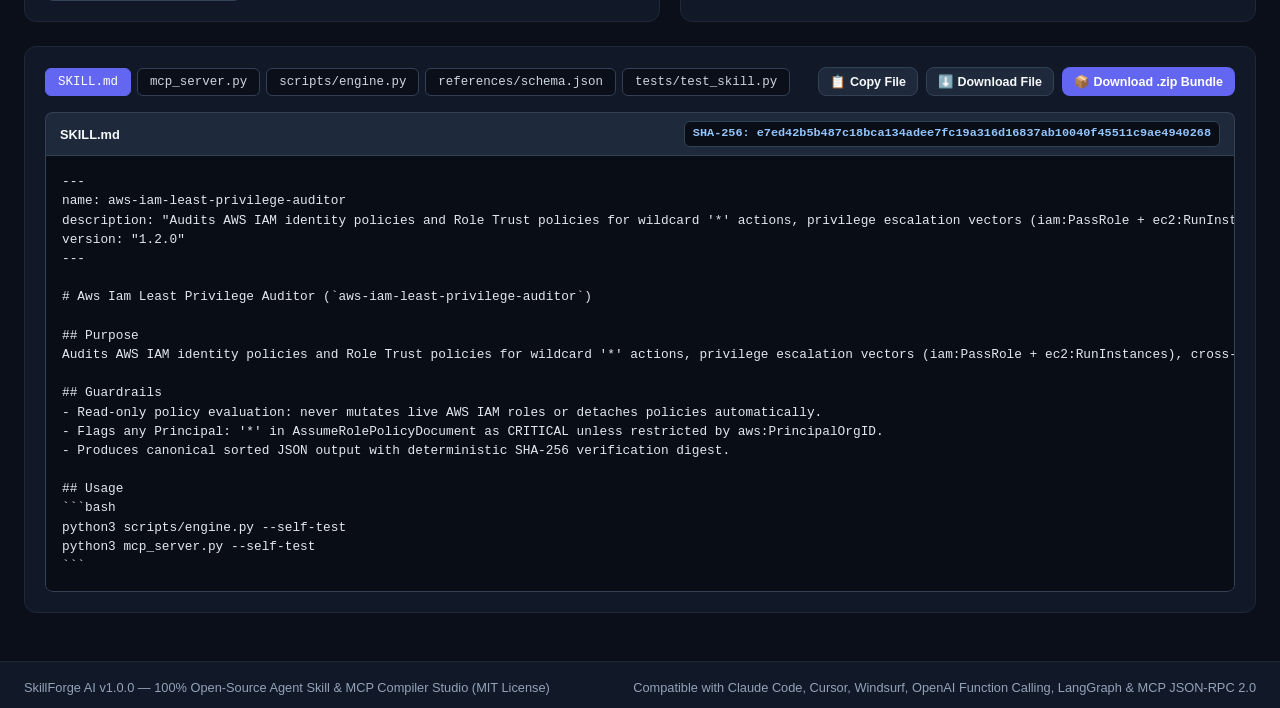
==== commit f52d5b27: "Add 3-part Web App + Transformation Doc + Local Ollama / Cloud LLM API translator" ====
--- a/index.html
+++ b/index.html
@@ -63,31 +63,33 @@
       </div>
 
       <div class="studio-grid">
-        <!-- Left Column: Input Blueprint & Configuration -->
+        <!-- Left Column: 3-Part Generalizable Web-App-to-Skill Translator -->
         <div class="card">
           <div class="card-header">
-            <h2>Web Application / OpenAPI / Policy Blueprint → LLM Skill Input</h2>
+            <h2>3-Part Generalizable Web-App → LLM Skill Translator</h2>
             <span class="badge badge-outline">Stage 1 Input</span>
           </div>
 
-          <div class="form-group" style="background: rgba(99, 102, 241, 0.08); border: 1px solid rgba(99, 102, 241, 0.35); border-radius: 10px; padding: 12px; margin-bottom: 14px;">
+          <!-- INPUT 1: THE WEB APPLICATION -->
+          <div class="form-group" style="background: rgba(99, 102, 241, 0.08); border: 1px solid rgba(99, 102, 241, 0.35); border-radius: 10px; padding: 12px; margin-bottom: 12px;">
             <label for="webapp-template-select" style="color: #a5b4fc; font-weight: 700;">
-              🌐 Convert a Web Application into an LLM Skill (FastAPI / Flask / Express / Python HTTP / OpenAPI)
+              1️⃣ Input 1 — The Web Application (Upload File, Select Sample App, or Paste Code Below)
             </label>
             <div style="display: flex; gap: 8px; flex-wrap: wrap; margin-top: 6px;">
               <select id="webapp-template-select" class="input-control" style="flex: 1; min-width: 220px;">
-                <option value="">-- Choose a Sample Web Application to Convert (or paste code below) --</option>
+                <option value="">-- Choose a Sample Web Application (or upload/paste your own) --</option>
                 <option value="trustforge-soc2-webapp">TrustForge SOC 2 Web App (Python HTTP + /api/assess, /api/triage-7gate)</option>
                 <option value="fastapi-finops-portal">FastAPI Cloud FinOps &amp; GPU Cluster Rightsizing Web App</option>
                 <option value="flask-secops-incident-app">Flask SecOps Incident Response &amp; CVE Triage Web App</option>
                 <option value="express-privacy-dsar-app">Express.js + React GDPR/CCPA DSAR Fulfillment Web App</option>
               </select>
-              <button id="btn-convert-webapp" class="btn btn-primary" type="button">
-                🔍 Convert Web App → LLM Skill
-              </button>
+              <label class="btn btn-secondary" style="cursor: pointer; margin: 0;">
+                📂 Upload Web App File
+                <input id="webapp-file-upload" type="file" accept=".py,.js,.ts,.html,.json,.yaml,.yml,.md" style="display: none;" />
+              </label>
             </div>
             <div id="webapp-routes-banner" class="text-muted" style="font-size: 0.78rem; margin-top: 6px;">
-              Paste any web app's <code>server.py</code>, <code>app.py</code>, <code>routes.js</code>, or <code>OpenAPI 3.1 JSON</code> below to automatically extract its HTTP routes and compile a deterministic <code>SKILL.md</code> + <code>mcp_server.py</code> + CLI tool for LLMs.
+              Provide any web app's <code>server.py</code>, <code>app.py</code>, <code>routes.js</code>, <code>index.html</code>, or <code>OpenAPI 3.1 JSON</code>.
             </div>
           </div>
 
@@ -109,9 +111,55 @@
 
           <div class="form-group">
             <label for="skill-blueprint-input">
-              Web App Source Code (<code>@app.get</code> / <code>@app.route</code> / <code>fetch</code>) / OpenAPI 3.1 JSON / Workload Fixture
+              Web Application Source Code (<code>@app.get</code> / <code>@app.route</code> / <code>fetch</code>) / OpenAPI 3.1 JSON
             </label>
-            <textarea id="skill-blueprint-input" rows="11" class="input-control code-textarea" spellcheck="false"></textarea>
+            <textarea id="skill-blueprint-input" rows="7" class="input-control code-textarea" spellcheck="false"></textarea>
+          </div>
+
+          <!-- INPUT 2: THE TRANSFORMATION DOCUMENTATION -->
+          <div class="form-group" style="background: rgba(16, 185, 129, 0.06); border: 1px solid rgba(16, 185, 129, 0.3); border-radius: 10px; padding: 12px; margin-bottom: 12px;">
+            <div style="display: flex; justify-content: space-between; align-items: center; flex-wrap: wrap; gap: 6px;">
+              <label for="transformation-doc-input" style="color: #6ee7b7; font-weight: 700; margin: 0;">
+                2️⃣ Input 2 — Documentation to Transform a Web App into a Skill (Editable Guide)
+              </label>
+              <label class="btn btn-secondary btn-sm" style="cursor: pointer; margin: 0;">
+                📄 Upload Custom Guide (.md/.txt)
+                <input id="doc-file-upload" type="file" accept=".md,.txt,.json" style="display: none;" />
+              </label>
+            </div>
+            <textarea id="transformation-doc-input" rows="5" class="input-control code-textarea" style="margin-top: 8px;" spellcheck="false"></textarea>
+          </div>
+
+          <!-- INPUT 3: LLM CONNECTION (LOCAL OLLAMA OR CLOUD API) -->
+          <div class="form-group" style="background: rgba(245, 158, 11, 0.07); border: 1px solid rgba(245, 158, 11, 0.35); border-radius: 10px; padding: 12px; margin-bottom: 12px;">
+            <div style="display: flex; justify-content: space-between; align-items: center; flex-wrap: wrap; gap: 6px;">
+              <label for="llm-provider-select" style="color: #fcd34d; font-weight: 700; margin: 0;">
+                3️⃣ Input 3 — LLM Connection (Local Ollama or Cloud API)
+              </label>
+              <span id="ollama-status-pill" class="badge badge-emerald">Checking Local Ollama...</span>
+            </div>
+            <div class="form-row-2" style="margin-top: 8px;">
+              <div class="form-group" style="margin-bottom: 6px;">
+                <label for="llm-provider-select">LLM Provider</label>
+                <select id="llm-provider-select" class="input-control">
+                  <option value="ollama">Local Ollama (http://127.0.0.1:11434)</option>
+                  <option value="openai">OpenAI / OpenRouter API</option>
+                  <option value="gemini">Google Gemini Cloud API</option>
+                  <option value="deterministic_ast">Deterministic AST Introspector (Offline)</option>
+                </select>
+              </div>
+              <div class="form-group" style="margin-bottom: 6px;">
+                <label for="llm-model-input">Model Name</label>
+                <input id="llm-model-input" type="text" class="input-control" value="llama3.2:3b" />
+              </div>
+            </div>
+            <div id="llm-apikey-row" class="form-group" style="display: none; margin-bottom: 6px;">
+              <label for="llm-apikey-input">Cloud API Key (Session Memory Only — Never Saved to Disk/Git)</label>
+              <input id="llm-apikey-input" type="password" class="input-control" placeholder="sk-... or AIza..." autocomplete="off" />
+            </div>
+            <div id="llm-status-banner" class="text-muted" style="font-size: 0.78rem;">
+              Uses your selected LLM to read (1) the Web App + (2) the Transformation Documentation and synthesize the <code>SKILL.md</code>, <code>mcp_server.py</code>, and <code>scripts/engine.py</code> package.
+            </div>
           </div>
 
           <div class="form-group">
@@ -137,8 +185,12 @@
           </div>
 
           <div class="button-row">
-            <button id="btn-compile-main" class="btn btn-primary btn-lg" type="button">
-              🚀 Compile &amp; Verify Skill Package
+            <button id="btn-llm-translate" class="btn btn-primary btn-lg" type="button">
+              🤖 Translate Web App → Skill (via LLM)
+            </button>
+            <button id="btn-compile-main" class="btn btn-secondary btn-lg" type="button">
+              ⚡ Fast AST Compile &amp; Verify
+            </button>
             </button>
             <button id="btn-save-registry" class="btn btn-secondary" type="button">
               💾 Save to Local Registry
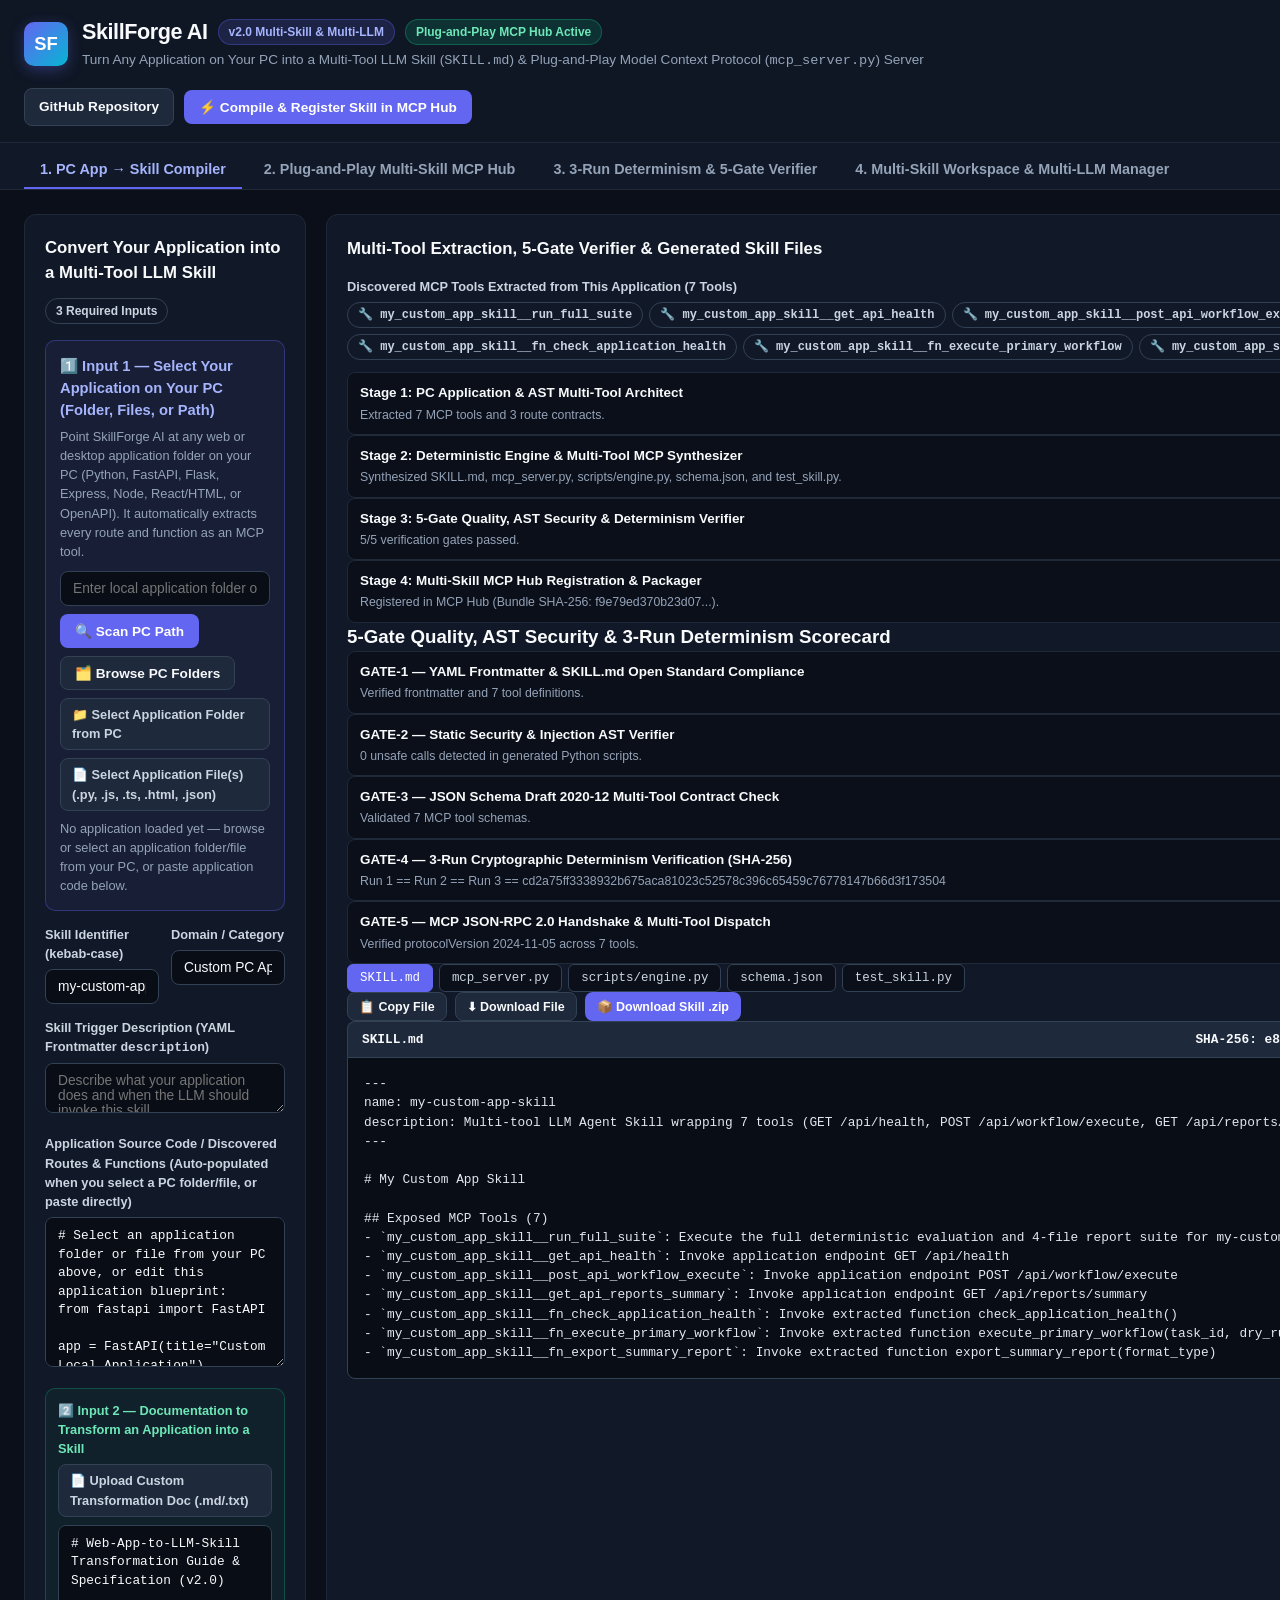
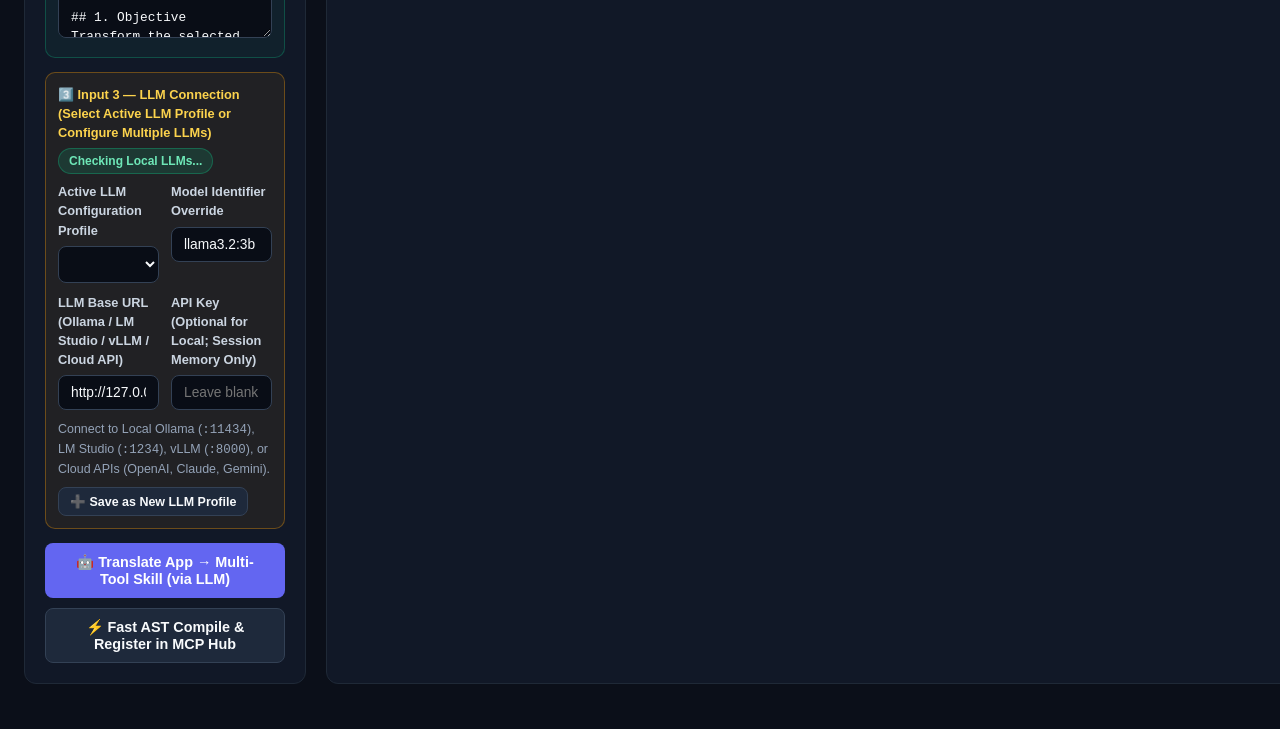
==== commit 0e6233b9: "Remove prescriptive presets from UI; add PC App Folder Browser, Multi-Skill/Multi-Tool MCP Hub Serve" ====
--- a/index.html
+++ b/index.html
@@ -3,8 +3,8 @@
 <head>
   <meta charset="UTF-8" />
   <meta name="viewport" content="width=device-width, initial-scale=1.0" />
-  <title>SkillForge AI — Web-App-to-Agent-Skill, Deterministic CLI &amp; MCP Compiler Studio</title>
-  <meta name="description" content="Compile OpenAPI 3.1 specs, Python/TS modules, and workflow blueprints into verified SKILL.md packages, deterministic Python CLI tools, and Model Context Protocol (MCP JSON-RPC 2.0) servers." />
+  <title>SkillForge AI — Turn Any PC Application into a Multi-Tool LLM Skill &amp; Plug-and-Play MCP Server</title>
+  <meta name="description" content="Select any application on your PC, provide your transformation documentation, and connect to one or multiple LLMs (Local Ollama, LM Studio, vLLM, OpenAI, Claude, Gemini) to compile multi-tool SKILL.md packages and a Plug-and-Play Model Context Protocol (MCP) Hub Server." />
   <link rel="stylesheet" href="static/css/styles.css" />
 </head>
 <body>
@@ -15,11 +15,11 @@
         <div>
           <div class="brand-title-row">
             <h1 class="brand-title">SkillForge AI</h1>
-            <span class="badge badge-accent">v1.0.0 Open Standard</span>
-            <span id="runtime-mode-badge" class="badge badge-emerald">MCP JSON-RPC 2.0 Ready</span>
+            <span class="badge badge-accent">v2.0 Multi-Skill &amp; Multi-LLM</span>
+            <span id="runtime-mode-badge" class="badge badge-emerald">Plug-and-Play MCP Hub Active</span>
           </div>
           <p class="brand-subtitle">
-            Web-App-to-Agent-Skill (<code>SKILL.md</code>), Deterministic CLI &amp; Model Context Protocol (<code>mcp_server.py</code>) Compiler Studio
+            Turn Any Application on Your PC into a Multi-Tool LLM Skill (<code>SKILL.md</code>) &amp; Plug-and-Play Model Context Protocol (<code>mcp_server.py</code>) Server
           </p>
         </div>
       </div>
@@ -28,7 +28,7 @@
           GitHub Repository
         </a>
         <button id="btn-quick-compile" class="btn btn-primary" type="button">
-          ⚡ Compile Active Skill
+          ⚡ Compile &amp; Register Skill in MCP Hub
         </button>
       </div>
     </div>
@@ -37,352 +37,374 @@
   <nav class="tabbar" aria-label="Studio Navigation">
     <div class="container tabbar-inner">
       <button class="tab-btn active" data-tab="tab-compiler" type="button">
-        1. Skill Compiler Studio
+        1. PC App → Skill Compiler
       </button>
       <button class="tab-btn" data-tab="tab-mcp" type="button">
-        2. Live MCP JSON-RPC 2.0 Playground
+        2. Plug-and-Play Multi-Skill MCP Hub
       </button>
       <button class="tab-btn" data-tab="tab-determinism" type="button">
-        3. 3-Run Determinism &amp; Security Lab
+        3. 3-Run Determinism &amp; 5-Gate Verifier
       </button>
       <button class="tab-btn" data-tab="tab-registry" type="button">
-        4. Skill Registry &amp; Architecture Blueprint
+        4. Multi-Skill Workspace &amp; Multi-LLM Manager
       </button>
     </div>
   </nav>
 
   <main class="container main-content">
-    <!-- TAB 1: SKILL COMPILER STUDIO -->
+    <!-- TAB 1: PC APP -> SKILL COMPILER STUDIO -->
     <section id="tab-compiler" class="tab-panel active">
-      <div class="preset-strip">
-        <div class="preset-strip-header">
-          <span class="section-kicker">1-Click Industry Presets (6 Verified Templates)</span>
-          <span class="text-muted">Select a preset to load its specification, rules, and sample workload</span>
-        </div>
-        <div id="preset-pills" class="preset-pills"></div>
-      </div>
-
       <div class="studio-grid">
-        <!-- Left Column: 3-Part Generalizable Web-App-to-Skill Translator -->
-        <div class="card">
-          <div class="card-header">
-            <h2>3-Part Generalizable Web-App → LLM Skill Translator</h2>
-            <span class="badge badge-outline">Stage 1 Input</span>
-          </div>
-
-          <!-- INPUT 1: THE WEB APPLICATION -->
-          <div class="form-group" style="background: rgba(99, 102, 241, 0.08); border: 1px solid rgba(99, 102, 241, 0.35); border-radius: 10px; padding: 12px; margin-bottom: 12px;">
-            <label for="webapp-template-select" style="color: #a5b4fc; font-weight: 700;">
-              1️⃣ Input 1 — The Web Application (Upload File, Select Sample App, or Paste Code Below)
+        <!-- Left Column: Non-Prescriptive 3-Part Input Studio -->
+        <div class="card">
+          <div class="card-header">
+            <h2>Convert Your Application into a Multi-Tool LLM Skill</h2>
+            <span class="badge badge-outline">3 Required Inputs</span>
+          </div>
+
+          <!-- INPUT 1: SELECT APPLICATION FROM PC -->
+          <div class="form-group" style="background: rgba(99, 102, 241, 0.08); border: 1px solid rgba(99, 102, 241, 0.35); border-radius: 10px; padding: 14px; margin-bottom: 14px;">
+            <label style="color: #a5b4fc; font-weight: 700; font-size: 0.92rem;">
+              1️⃣ Input 1 — Select Your Application on Your PC (Folder, Files, or Path)
             </label>
-            <div style="display: flex; gap: 8px; flex-wrap: wrap; margin-top: 6px;">
-              <select id="webapp-template-select" class="input-control" style="flex: 1; min-width: 220px;">
-                <option value="">-- Choose a Sample Web Application (or upload/paste your own) --</option>
-                <option value="trustforge-soc2-webapp">TrustForge SOC 2 Web App (Python HTTP + /api/assess, /api/triage-7gate)</option>
-                <option value="fastapi-finops-portal">FastAPI Cloud FinOps &amp; GPU Cluster Rightsizing Web App</option>
-                <option value="flask-secops-incident-app">Flask SecOps Incident Response &amp; CVE Triage Web App</option>
-                <option value="express-privacy-dsar-app">Express.js + React GDPR/CCPA DSAR Fulfillment Web App</option>
-              </select>
-              <label class="btn btn-secondary" style="cursor: pointer; margin: 0;">
-                📂 Upload Web App File
-                <input id="webapp-file-upload" type="file" accept=".py,.js,.ts,.html,.json,.yaml,.yml,.md" style="display: none;" />
+            <p class="text-muted" style="font-size: 0.8rem; margin: 4px 0 10px 0;">
+              Point SkillForge AI at any web or desktop application folder on your PC (Python, FastAPI, Flask, Express, Node, React/HTML, or OpenAPI). It automatically extracts every route and function as an MCP tool.
+            </p>
+
+            <!-- Local PC Path Scanner + Browser Button -->
+            <div style="display: flex; gap: 8px; flex-wrap: wrap; margin-bottom: 8px;">
+              <input id="pc-app-path-input" type="text" class="input-control" style="flex: 1; min-width: 210px;" placeholder="Enter local application folder or file path on your PC..." />
+              <button id="btn-scan-pc-path" class="btn btn-primary" type="button">
+                🔍 Scan PC Path
+              </button>
+              <button id="btn-open-pc-browser" class="btn btn-secondary" type="button">
+                🗂️ Browse PC Folders
+              </button>
+            </div>
+
+            <!-- Native Folder Picker & Multi-File Picker -->
+            <div style="display: flex; gap: 8px; flex-wrap: wrap;">
+              <label class="btn btn-secondary btn-sm" style="cursor: pointer; margin: 0;">
+                📁 Select Application Folder from PC
+                <input id="webapp-folder-upload" type="file" webkitdirectory directory multiple style="display: none;" />
               </label>
-            </div>
-            <div id="webapp-routes-banner" class="text-muted" style="font-size: 0.78rem; margin-top: 6px;">
-              Provide any web app's <code>server.py</code>, <code>app.py</code>, <code>routes.js</code>, <code>index.html</code>, or <code>OpenAPI 3.1 JSON</code>.
+              <label class="btn btn-secondary btn-sm" style="cursor: pointer; margin: 0;">
+                📄 Select Application File(s) (.py, .js, .ts, .html, .json)
+                <input id="webapp-file-upload" type="file" multiple accept=".py,.js,.ts,.jsx,.tsx,.html,.json,.yaml,.yml,.md" style="display: none;" />
+              </label>
+            </div>
+
+            <!-- Inline PC Directory Browser Drawer (Hidden until clicked) -->
+            <div id="pc-browser-drawer" style="display: none; margin-top: 10px; background: #090d16; border: 1px solid #334155; border-radius: 8px; padding: 10px;">
+              <div style="display: flex; justify-content: space-between; align-items: center; gap: 8px; margin-bottom: 8px;">
+                <code id="pc-browser-current-path" style="font-size: 0.78rem; color: #93c5fd; word-break: break-all;"></code>
+                <div style="display: flex; gap: 6px;">
+                  <button id="btn-pc-browser-up" class="btn btn-secondary btn-sm" type="button">⬆️ Up</button>
+                  <button id="btn-pc-browser-scan-current" class="btn btn-primary btn-sm" type="button">✓ Use This Folder</button>
+                  <button id="btn-pc-browser-close" class="btn btn-secondary btn-sm" type="button">✕</button>
+                </div>
+              </div>
+              <div id="pc-browser-list" style="max-height: 210px; overflow-y: auto; display: flex; flex-direction: column; gap: 4px;"></div>
+            </div>
+
+            <div id="webapp-routes-banner" class="text-muted" style="font-size: 0.8rem; margin-top: 8px;">
+              No application loaded yet — browse or select an application folder/file from your PC, or paste application code below.
             </div>
           </div>
 
           <div class="form-row-2">
             <div class="form-group">
               <label for="skill-name-input">Skill Identifier (kebab-case)</label>
-              <input id="skill-name-input" type="text" class="input-control" value="aws-iam-least-privilege-auditor" />
+              <input id="skill-name-input" type="text" class="input-control" value="my-custom-app-skill" placeholder="e.g. billing-portal-skill" />
             </div>
             <div class="form-group">
               <label for="skill-category-input">Domain / Category</label>
-              <input id="skill-category-input" type="text" class="input-control" value="Cloud Security (AWS IAM)" />
+              <input id="skill-category-input" type="text" class="input-control" value="Custom PC Application Skill" placeholder="e.g. DevSecOps / Data / FinTech" />
             </div>
           </div>
 
           <div class="form-group">
-            <label for="skill-desc-input">Agent Trigger Description (YAML Frontmatter <code>description</code>)</label>
-            <textarea id="skill-desc-input" rows="2" class="input-control"></textarea>
+            <label for="skill-desc-input">Skill Trigger Description (YAML Frontmatter <code>description</code>)</label>
+            <textarea id="skill-desc-input" rows="2" class="input-control" placeholder="Describe what your application does and when the LLM should invoke this skill..."></textarea>
           </div>
 
           <div class="form-group">
             <label for="skill-blueprint-input">
-              Web Application Source Code (<code>@app.get</code> / <code>@app.route</code> / <code>fetch</code>) / OpenAPI 3.1 JSON
+              Application Source Code / Discovered Routes &amp; Functions (Auto-populated when you select a PC folder/file, or paste directly)
             </label>
-            <textarea id="skill-blueprint-input" rows="7" class="input-control code-textarea" spellcheck="false"></textarea>
+            <textarea id="skill-blueprint-input" rows="7" class="input-control code-textarea" spellcheck="false" placeholder="# Select an application folder/file from your PC above, or paste your application's server.py / app.py / routes.js / OpenAPI JSON here..."></textarea>
           </div>
 
           <!-- INPUT 2: THE TRANSFORMATION DOCUMENTATION -->
-          <div class="form-group" style="background: rgba(16, 185, 129, 0.06); border: 1px solid rgba(16, 185, 129, 0.3); border-radius: 10px; padding: 12px; margin-bottom: 12px;">
+          <div class="form-group" style="background: rgba(16, 185, 129, 0.06); border: 1px solid rgba(16, 185, 129, 0.3); border-radius: 10px; padding: 12px; margin-bottom: 14px;">
             <div style="display: flex; justify-content: space-between; align-items: center; flex-wrap: wrap; gap: 6px;">
               <label for="transformation-doc-input" style="color: #6ee7b7; font-weight: 700; margin: 0;">
-                2️⃣ Input 2 — Documentation to Transform a Web App into a Skill (Editable Guide)
+                2️⃣ Input 2 — Documentation to Transform an Application into a Skill
               </label>
               <label class="btn btn-secondary btn-sm" style="cursor: pointer; margin: 0;">
-                📄 Upload Custom Guide (.md/.txt)
+                📄 Upload Custom Transformation Doc (.md/.txt)
                 <input id="doc-file-upload" type="file" accept=".md,.txt,.json" style="display: none;" />
               </label>
             </div>
             <textarea id="transformation-doc-input" rows="5" class="input-control code-textarea" style="margin-top: 8px;" spellcheck="false"></textarea>
           </div>
 
-          <!-- INPUT 3: LLM CONNECTION (LOCAL OLLAMA OR CLOUD API) -->
-          <div class="form-group" style="background: rgba(245, 158, 11, 0.07); border: 1px solid rgba(245, 158, 11, 0.35); border-radius: 10px; padding: 12px; margin-bottom: 12px;">
+          <!-- INPUT 3: MULTI-LLM CONNECTION & ROUTER -->
+          <div class="form-group" style="background: rgba(245, 158, 11, 0.07); border: 1px solid rgba(245, 158, 11, 0.35); border-radius: 10px; padding: 12px; margin-bottom: 14px;">
             <div style="display: flex; justify-content: space-between; align-items: center; flex-wrap: wrap; gap: 6px;">
-              <label for="llm-provider-select" style="color: #fcd34d; font-weight: 700; margin: 0;">
-                3️⃣ Input 3 — LLM Connection (Local Ollama or Cloud API)
+              <label for="llm-profile-select" style="color: #fcd34d; font-weight: 700; margin: 0;">
+                3️⃣ Input 3 — LLM Connection (Select Active LLM Profile or Configure Multiple LLMs)
               </label>
-              <span id="ollama-status-pill" class="badge badge-emerald">Checking Local Ollama...</span>
-            </div>
+              <span id="ollama-status-pill" class="badge badge-emerald">Checking Local LLMs...</span>
+            </div>
+
             <div class="form-row-2" style="margin-top: 8px;">
               <div class="form-group" style="margin-bottom: 6px;">
-                <label for="llm-provider-select">LLM Provider</label>
-                <select id="llm-provider-select" class="input-control">
-                  <option value="ollama">Local Ollama (http://127.0.0.1:11434)</option>
-                  <option value="openai">OpenAI / OpenRouter API</option>
-                  <option value="gemini">Google Gemini Cloud API</option>
-                  <option value="deterministic_ast">Deterministic AST Introspector (Offline)</option>
-                </select>
+                <label for="llm-profile-select">Active LLM Configuration Profile</label>
+                <select id="llm-profile-select" class="input-control"></select>
               </div>
               <div class="form-group" style="margin-bottom: 6px;">
-                <label for="llm-model-input">Model Name</label>
+                <label for="llm-model-input">Model Identifier Override</label>
                 <input id="llm-model-input" type="text" class="input-control" value="llama3.2:3b" />
               </div>
             </div>
-            <div id="llm-apikey-row" class="form-group" style="display: none; margin-bottom: 6px;">
-              <label for="llm-apikey-input">Cloud API Key (Session Memory Only — Never Saved to Disk/Git)</label>
-              <input id="llm-apikey-input" type="password" class="input-control" placeholder="sk-... or AIza..." autocomplete="off" />
-            </div>
-            <div id="llm-status-banner" class="text-muted" style="font-size: 0.78rem;">
-              Uses your selected LLM to read (1) the Web App + (2) the Transformation Documentation and synthesize the <code>SKILL.md</code>, <code>mcp_server.py</code>, and <code>scripts/engine.py</code> package.
-            </div>
-          </div>
-
-          <div class="form-group">
-            <label>Target Agent Frameworks &amp; Output Adapters</label>
-            <div class="checkbox-grid">
-              <label class="checkbox-pill">
-                <input type="checkbox" name="target-fw" value="skill_md" checked />
-                <span>Open Agent <code>SKILL.md</code></span>
-              </label>
-              <label class="checkbox-pill">
-                <input type="checkbox" name="target-fw" value="mcp" checked />
-                <span>MCP <code>JSON-RPC 2.0</code> Server</span>
-              </label>
-              <label class="checkbox-pill">
-                <input type="checkbox" name="target-fw" value="openai_tools" checked />
-                <span>OpenAI Function Calling</span>
-              </label>
-              <label class="checkbox-pill">
-                <input type="checkbox" name="target-fw" value="langgraph" checked />
-                <span>LangGraph StructuredTool</span>
-              </label>
+
+            <div class="form-row-2" style="margin-top: 4px;">
+              <div class="form-group" style="margin-bottom: 6px;">
+                <label for="llm-baseurl-input">LLM Base URL (Ollama / LM Studio / vLLM / Cloud API)</label>
+                <input id="llm-baseurl-input" type="text" class="input-control" value="http://127.0.0.1:11434" />
+              </div>
+              <div class="form-group" style="margin-bottom: 6px;">
+                <label for="llm-apikey-input">API Key (Optional for Local; Session Memory Only)</label>
+                <input id="llm-apikey-input" type="password" class="input-control" placeholder="Leave blank for Local Ollama / LM Studio..." autocomplete="off" />
+              </div>
+            </div>
+
+            <div style="display: flex; justify-content: space-between; align-items: center; flex-wrap: wrap; gap: 8px; margin-top: 4px;">
+              <div id="llm-status-banner" class="text-muted" style="font-size: 0.78rem; flex: 1;">
+                Connect to Local Ollama (<code>:11434</code>), LM Studio (<code>:1234</code>), vLLM (<code>:8000</code>), or Cloud APIs (OpenAI, Claude, Gemini).
+              </div>
+              <button id="btn-save-llm-profile" class="btn btn-secondary btn-sm" type="button">
+                ➕ Save as New LLM Profile
+              </button>
             </div>
           </div>
 
           <div class="button-row">
             <button id="btn-llm-translate" class="btn btn-primary btn-lg" type="button">
-              🤖 Translate Web App → Skill (via LLM)
+              🤖 Translate App → Multi-Tool Skill (via LLM)
             </button>
             <button id="btn-compile-main" class="btn btn-secondary btn-lg" type="button">
-              ⚡ Fast AST Compile &amp; Verify
+              ⚡ Fast AST Compile &amp; Register in MCP Hub
             </button>
-            </button>
-            <button id="btn-save-registry" class="btn btn-secondary" type="button">
-              💾 Save to Local Registry
-            </button>
-          </div>
-        </div>
-
-        <!-- Right Column: 4-Stage Pipeline & 5-Gate Scorecard -->
-        <div class="card">
-          <div class="card-header">
-            <h2>4-Stage Compiler Pipeline &amp; 5-Gate Verifier</h2>
-            <span id="gate-summary-badge" class="badge badge-emerald">5/5 Gates Passed</span>
-          </div>
-
-          <div id="pipeline-stages" class="pipeline-list"></div>
-
-          <div class="divider"></div>
-
-          <div class="card-subheader">
-            <h3>5-Gate Quality, Security &amp; Determinism Scorecard</h3>
-            <code id="package-hash-badge" class="hash-pill">SHA-256: computing...</code>
-          </div>
-          <div id="gates-scorecard" class="gates-list"></div>
-        </div>
-      </div>
-
-      <!-- Compiled Artifacts Code Viewer -->
-      <div class="card mt-24">
-        <div class="card-header artifact-header">
-          <div class="artifact-tabs" id="artifact-tabs">
-            <button class="artifact-tab active" data-file="SKILL.md" type="button">SKILL.md</button>
-            <button class="artifact-tab" data-file="mcp_server.py" type="button">mcp_server.py</button>
-            <button class="artifact-tab" data-file="scripts/engine.py" type="button">scripts/engine.py</button>
-            <button class="artifact-tab" data-file="references/schema.json" type="button">references/schema.json</button>
-            <button class="artifact-tab" data-file="tests/test_skill.py" type="button">tests/test_skill.py</button>
-          </div>
-          <div class="artifact-actions">
-            <button id="btn-copy-artifact" class="btn btn-secondary btn-sm" type="button">📋 Copy File</button>
-            <button id="btn-download-artifact" class="btn btn-secondary btn-sm" type="button">⬇️ Download File</button>
-            <button id="btn-download-zip" class="btn btn-primary btn-sm" type="button">📦 Download .zip Bundle</button>
-          </div>
-        </div>
-        <div class="artifact-meta-bar">
-          <span id="active-artifact-name">SKILL.md</span>
-          <code id="active-artifact-sha" class="hash-pill">SHA-256: —</code>
-        </div>
-        <pre id="artifact-code-viewer" class="code-viewer"></pre>
+          </div>
+        </div>
+
+        <!-- Right Column: 4-Stage Pipeline, Discovered Multi-Tools & Generated Code -->
+        <div class="card">
+          <div class="card-header">
+            <h2>Multi-Tool Extraction, 5-Gate Verifier &amp; Generated Skill Files</h2>
+            <span id="package-hash-badge" class="badge badge-emerald">Ready</span>
+          </div>
+
+          <div class="form-group" style="margin-bottom: 12px;">
+            <label>Discovered MCP Tools Extracted from This Application (<span id="extracted-tools-count">0</span> Tools)</label>
+            <div id="extracted-tools-pills" style="display: flex; flex-wrap: wrap; gap: 6px; margin-top: 6px;"></div>
+          </div>
+
+          <div id="pipeline-stages" class="stage-list"></div>
+
+          <div class="section-divider"></div>
+          <h3 class="subsection-title">5-Gate Quality, AST Security &amp; 3-Run Determinism Scorecard</h3>
+          <div id="gates-scorecard" class="gate-list"></div>
+
+          <div class="section-divider"></div>
+          <div class="artifact-header">
+            <div class="artifact-tabs">
+              <button class="artifact-tab active" data-file="SKILL.md" type="button">SKILL.md</button>
+              <button class="artifact-tab" data-file="mcp_server.py" type="button">mcp_server.py</button>
+              <button class="artifact-tab" data-file="scripts/engine.py" type="button">scripts/engine.py</button>
+              <button class="artifact-tab" data-file="references/schema.json" type="button">schema.json</button>
+              <button class="artifact-tab" data-file="tests/test_skill.py" type="button">test_skill.py</button>
+            </div>
+            <div class="artifact-actions">
+              <button id="btn-copy-artifact" class="btn btn-secondary btn-sm" type="button">📋 Copy File</button>
+              <button id="btn-download-artifact" class="btn btn-secondary btn-sm" type="button">⬇ Download File</button>
+              <button id="btn-download-zip" class="btn btn-primary btn-sm" type="button">📦 Download Skill .zip</button>
+            </div>
+          </div>
+
+          <div class="artifact-meta-bar">
+            <code id="active-artifact-name">SKILL.md</code>
+            <code id="active-artifact-sha">SHA-256: —</code>
+          </div>
+          <pre id="artifact-code-viewer" class="code-viewer"></pre>
+        </div>
       </div>
     </section>
 
-    <!-- TAB 2: LIVE MCP JSON-RPC 2.0 PLAYGROUND -->
+    <!-- TAB 2: PLUG-AND-PLAY MULTI-SKILL & MULTI-TOOL MCP HUB -->
     <section id="tab-mcp" class="tab-panel">
       <div class="studio-grid">
-        <div class="card">
-          <div class="card-header">
-            <h2>MCP JSON-RPC 2.0 Request Console</h2>
-            <span class="badge badge-accent">Protocol 2024-11-05</span>
-          </div>
-          <p class="text-muted mb-16">
-            Test standard Model Context Protocol methods (<code>initialize</code>, <code>tools/list</code>, and <code>tools/call</code>) against the active compiled skill.
+        <!-- Left Column: Plug-and-Play Client Configs & Installed Multi-Tool Inventory -->
+        <div class="card">
+          <div class="card-header">
+            <h2>Plug-and-Play MCP Hub Server Setup</h2>
+            <span class="badge badge-emerald">JSON-RPC 2.0 (stdio + HTTP)</span>
+          </div>
+          <p class="text-muted" style="margin-bottom: 12px;">
+            SkillForge AI includes a built-in, production-ready <strong>Multi-Skill &amp; Multi-Tool MCP Hub Server (<code>mcp_server.py</code>)</strong>. Every application you convert is automatically registered into <code>skills_workspace/</code> so your LLM clients can call <strong>all tools across all of your skills</strong> through a single MCP server connection.
           </p>
 
-          <div class="button-row mb-16">
-            <button class="btn btn-secondary btn-sm mcp-preset-btn" data-method="initialize" type="button">
-              Load <code>initialize</code>
-            </button>
-            <button class="btn btn-secondary btn-sm mcp-preset-btn" data-method="tools/list" type="button">
-              Load <code>tools/list</code>
-            </button>
-            <button class="btn btn-secondary btn-sm mcp-preset-btn" data-method="tools/call" type="button">
-              Load <code>tools/call</code> (Active Skill)
-            </button>
-          </div>
-
           <div class="form-group">
-            <label for="mcp-request-editor">JSON-RPC 2.0 Request Payload</label>
-            <textarea id="mcp-request-editor" rows="14" class="input-control code-textarea" spellcheck="false"></textarea>
-          </div>
-
+            <label>1-Click Client Configuration (Copy &amp; Paste into Your LLM Host)</label>
+            <div style="display: flex; gap: 6px; flex-wrap: wrap; margin-bottom: 8px;">
+              <button class="btn btn-secondary btn-sm mcp-client-cfg-btn active" data-client="claude_desktop_config" type="button">Claude Desktop</button>
+              <button class="btn btn-secondary btn-sm mcp-client-cfg-btn" data-client="cursor_mcp_config" type="button">Cursor (.cursor/mcp.json)</button>
+              <button class="btn btn-secondary btn-sm mcp-client-cfg-btn" data-client="windsurf_mcp_config" type="button">Windsurf</button>
+              <button class="btn btn-secondary btn-sm mcp-client-cfg-btn" data-client="vscode_cline_config" type="button">VS Code / Cline</button>
+              <button id="btn-copy-mcp-config" class="btn btn-primary btn-sm" type="button">📋 Copy Config JSON</button>
+            </div>
+            <pre id="mcp-client-config-viewer" class="code-viewer" style="max-height: 190px;"></pre>
+          </div>
+
+          <div class="section-divider"></div>
+          <div class="form-group">
+            <label>Live MCP JSON-RPC 2.0 Request Console</label>
+            <div style="display: flex; gap: 6px; flex-wrap: wrap; margin-bottom: 8px;">
+              <button class="btn btn-secondary btn-sm mcp-preset-btn" data-method="initialize" type="button">1. initialize</button>
+              <button class="btn btn-secondary btn-sm mcp-preset-btn" data-method="tools/list" type="button">2. tools/list (All Skills &amp; Tools)</button>
+              <button class="btn btn-secondary btn-sm mcp-preset-btn" data-method="resources/list" type="button">3. resources/list (SKILL.md URIs)</button>
+              <button class="btn btn-secondary btn-sm mcp-preset-btn" data-method="tools/call" type="button">4. tools/call</button>
+            </div>
+            <div class="form-group" style="margin-bottom: 8px;">
+              <label for="mcp-tool-selector">Select Any Registered Tool Across Your Installed Skills to Test <code>tools/call</code></label>
+              <select id="mcp-tool-selector" class="input-control"></select>
+            </div>
+            <textarea id="mcp-request-editor" rows="9" class="input-control code-textarea" spellcheck="false"></textarea>
+          </div>
           <button id="btn-send-mcp" class="btn btn-primary btn-lg" type="button">
-            ▶ Execute MCP JSON-RPC Request
+            ▶ Send JSON-RPC 2.0 Request to MCP Hub
           </button>
         </div>
 
-        <div class="card">
-          <div class="card-header">
-            <h2>MCP JSON-RPC 2.0 Response &amp; Telemetry</h2>
-            <div class="telemetry-badges">
-              <span id="mcp-latency-badge" class="badge badge-outline">Latency: — ms</span>
-              <span id="mcp-status-badge" class="badge badge-emerald">200 OK</span>
-            </div>
-          </div>
-          <div class="artifact-meta-bar">
-            <span>Deterministic Execution Digest</span>
-            <code id="mcp-digest-badge" class="hash-pill">SHA-256: —</code>
-          </div>
-          <pre id="mcp-response-viewer" class="code-viewer"></pre>
+        <!-- Right Column: Live MCP Response & Registered Multi-Skill Tool Table -->
+        <div class="card">
+          <div class="card-header">
+            <h2>MCP Hub Response &amp; Active Multi-Tool Catalog</h2>
+            <div style="display: flex; gap: 8px;">
+              <span id="mcp-latency-badge" class="badge badge-outline">Latency: —</span>
+              <span id="mcp-digest-badge" class="badge badge-emerald">SHA-256 Verified</span>
+            </div>
+          </div>
+          <pre id="mcp-response-viewer" class="code-viewer" style="max-height: 310px;"></pre>
+
+          <div class="section-divider"></div>
+          <h3 class="subsection-title">All Active Tools Exposed by <code>mcp_server.py</code></h3>
+          <div id="mcp-active-tools-list" style="max-height: 260px; overflow-y: auto; display: flex; flex-direction: column; gap: 6px;"></div>
         </div>
       </div>
     </section>
 
-    <!-- TAB 3: 3-RUN DETERMINISM & SECURITY LAB -->
+    <!-- TAB 3: 3-RUN DETERMINISM & 5-GATE SECURITY LAB -->
     <section id="tab-determinism" class="tab-panel">
-      <div class="card mb-24">
+      <div class="card">
         <div class="card-header">
           <div>
-            <h2>3-Run Cryptographic Determinism &amp; Findings Lab</h2>
+            <h2>3-Run Cryptographic Determinism &amp; 5-Gate Security Lab</h2>
             <p class="text-muted">
-              Executes 3 consecutive independent evaluations of the compiled skill against the workload fixture and verifies bit-for-bit identical <code>SHA-256</code> digests.
+              Executes the compiled skill 3 consecutive times and verifies bit-for-bit identical <code>SHA-256</code> digests across <code>Run 1 == Run 2 == Run 3</code>.
             </p>
           </div>
-          <button id="btn-run-determinism" class="btn btn-primary btn-lg" type="button">
-            🔬 Execute 3-Run Determinism Test
+          <button id="btn-run-determinism" class="btn btn-primary" type="button">
+            🔄 Re-Run 3-Pass Determinism Verification
           </button>
         </div>
 
         <div id="determinism-runs-grid" class="runs-grid"></div>
-      </div>
-
-      <div class="card">
-        <div class="card-header">
-          <h2>Structured Policy Findings &amp; Remediation Matrix</h2>
-          <span id="findings-score-badge" class="badge badge-accent">Compliance Score: —%</span>
-        </div>
-        <div class="table-responsive">
-          <table class="data-table">
-            <thead>
-              <tr>
-                <th>Rule ID</th>
-                <th>Severity</th>
-                <th>Resource</th>
-                <th>Control</th>
-                <th>Finding &amp; Evidence</th>
-                <th>Deterministic Remediation</th>
-              </tr>
-            </thead>
-            <tbody id="findings-table-body"></tbody>
-          </table>
-        </div>
+
+        <div class="section-divider"></div>
+        <h3 class="subsection-title">Canonical Deterministic Output Preview</h3>
+        <pre id="determinism-eval-viewer" class="code-viewer"></pre>
       </div>
     </section>
 
-    <!-- TAB 4: SKILL REGISTRY & ARCHITECTURE BLUEPRINT -->
+    <!-- TAB 4: MULTI-SKILL WORKSPACE & MULTI-LLM CONNECTION MANAGER -->
     <section id="tab-registry" class="tab-panel">
-      <div class="card mb-24">
-        <div class="card-header">
-          <h2>Skill Registry Catalog (Built-In &amp; Saved Custom Skills)</h2>
-          <span id="registry-count-badge" class="badge badge-emerald">6 Built-In Presets</span>
-        </div>
-        <div id="registry-cards-grid" class="registry-grid"></div>
-      </div>
-
-      <div class="card">
-        <div class="card-header">
-          <h2>SkillForge AI Reference Architecture &amp; CLI Quickstart</h2>
-          <span class="badge badge-outline">Zero External Dependencies</span>
-        </div>
-        <pre class="code-viewer architecture-diagram">
-+---------------------------------------------------------------------------------------------------+
-|                                   SKILLFORGE AI COMPILER STUDIO                                   |
-|  +-----------------------+    +------------------------+    +----------------------------------+  |
-|  | Stage 1: Architect    | -> | Stage 2: Synthesizer   | -> | Stage 3: 5-Gate Verifier         |  |
-|  | - OpenAPI 3.1 / JSON  |    | - SKILL.md Frontmatter |    | - Gate 1: SKILL.md YAML Schema   |  |
-|  | - JSON Schema 2020-12 |    | - scripts/engine.py    |    | - Gate 2: Python AST Security    |  |
-|  | - Guardrail Extractor |    | - mcp_server.py        |    | - Gate 3: Tool Schema Contract   |  |
-|  +-----------------------+    +------------------------+    | - Gate 4: 3-Run SHA-256 Match    |  |
-|                                                             | - Gate 5: MCP JSON-RPC Handshake |  |
-|                                                             +-----------------+----------------+  |
-|                                                                               |                   |
-|                                                                               v                   |
-|                                                             +----------------------------------+  |
-|                                                             | Stage 4: Multi-Artifact Packager |  |
-|                                                             | - Deterministic .zip Bundle      |  |
-|                                                             +----------------------------------+  |
-+---------------------------------------------------------------------------------------------------+
-
-# CLI Quickstart Commands:
-python3 cli.py --list-presets
-python3 cli.py --compile aws-iam-least-privilege-auditor --out-dir ./dist
-python3 cli.py --verify all
-python3 mcp_server.py --self-test
-        </pre>
+      <div class="studio-grid">
+        <!-- Left: Installed Multi-Skill & Multi-Tool Workspace -->
+        <div class="card">
+          <div class="card-header">
+            <div>
+              <h2>Installed Multi-Skill &amp; Multi-Tool Workspace (<code>skills_workspace/</code>)</h2>
+              <p class="text-muted">
+                All skills below are active in your Plug-and-Play MCP Hub Server. Each skill can expose multiple HTTP route and function tools simultaneously.
+              </p>
+            </div>
+            <span id="workspace-summary-badge" class="badge badge-emerald">0 Skills • 0 Tools</span>
+          </div>
+          <div id="registry-catalog-grid" class="registry-grid"></div>
+        </div>
+
+        <!-- Right: Multi-LLM Connection & Profile Manager -->
+        <div class="card">
+          <div class="card-header">
+            <div>
+              <h2>Multi-LLM Connection Manager</h2>
+              <p class="text-muted">
+                Configure and run multiple local (Ollama, LM Studio, vLLM, llama.cpp) and cloud (OpenAI, Claude, Gemini) LLM endpoints side-by-side.
+              </p>
+            </div>
+            <button id="btn-refresh-llms" class="btn btn-secondary btn-sm" type="button">🔄 Auto-Detect Local Ollama Models</button>
+          </div>
+
+          <div id="llm-profiles-list" style="display: flex; flex-direction: column; gap: 10px; margin-bottom: 16px;"></div>
+
+          <div class="section-divider"></div>
+          <h3 class="subsection-title">Add or Update an LLM Connection Profile</h3>
+          <div class="form-row-2">
+            <div class="form-group">
+              <label for="new-llm-name">Profile Display Name</label>
+              <input id="new-llm-name" type="text" class="input-control" placeholder="e.g. Local Qwen2.5-Coder 7B (Ollama)" />
+            </div>
+            <div class="form-group">
+              <label for="new-llm-provider">Provider Type</label>
+              <select id="new-llm-provider" class="input-control">
+                <option value="ollama">Local Ollama (/api/chat)</option>
+                <option value="custom_openai">Local LM Studio / vLLM / llama.cpp (/v1/chat/completions)</option>
+                <option value="openai">OpenAI / OpenRouter API</option>
+                <option value="anthropic">Anthropic Claude API</option>
+                <option value="gemini">Google Gemini API</option>
+              </select>
+            </div>
+          </div>
+          <div class="form-row-2">
+            <div class="form-group">
+              <label for="new-llm-url">Endpoint Base URL</label>
+              <input id="new-llm-url" type="text" class="input-control" value="http://127.0.0.1:11434" />
+            </div>
+            <div class="form-group">
+              <label for="new-llm-model">Model Name</label>
+              <input id="new-llm-model" type="text" class="input-control" placeholder="e.g. llama3.2:3b, qwen2.5-coder:7b, gpt-4o" />
+            </div>
+          </div>
+          <div class="form-row-2">
+            <div class="form-group">
+              <label for="new-llm-role">Assigned Role</label>
+              <input id="new-llm-role" type="text" class="input-control" value="Skill Architect &amp; Tool Synthesizer" />
+            </div>
+            <div class="form-group">
+              <label for="new-llm-key">API Key (Optional; Held in Session Memory Only)</label>
+              <input id="new-llm-key" type="password" class="input-control" placeholder="Leave empty for local LLMs..." autocomplete="off" />
+            </div>
+          </div>
+          <button id="btn-create-llm-profile" class="btn btn-primary" type="button">
+            💾 Save LLM Connection Profile
+          </button>
+        </div>
       </div>
     </section>
   </main>
-
-  <footer class="footer">
-    <div class="container footer-inner">
-      <span>SkillForge AI v1.0.0 — 100% Open-Source Agent Skill &amp; MCP Compiler Studio (MIT License)</span>
-      <span>Compatible with Claude Code, Cursor, Windsurf, OpenAI Function Calling, LangGraph &amp; MCP JSON-RPC 2.0</span>
-    </div>
-  </footer>
 
   <script src="static/js/app.js"></script>
 </body>
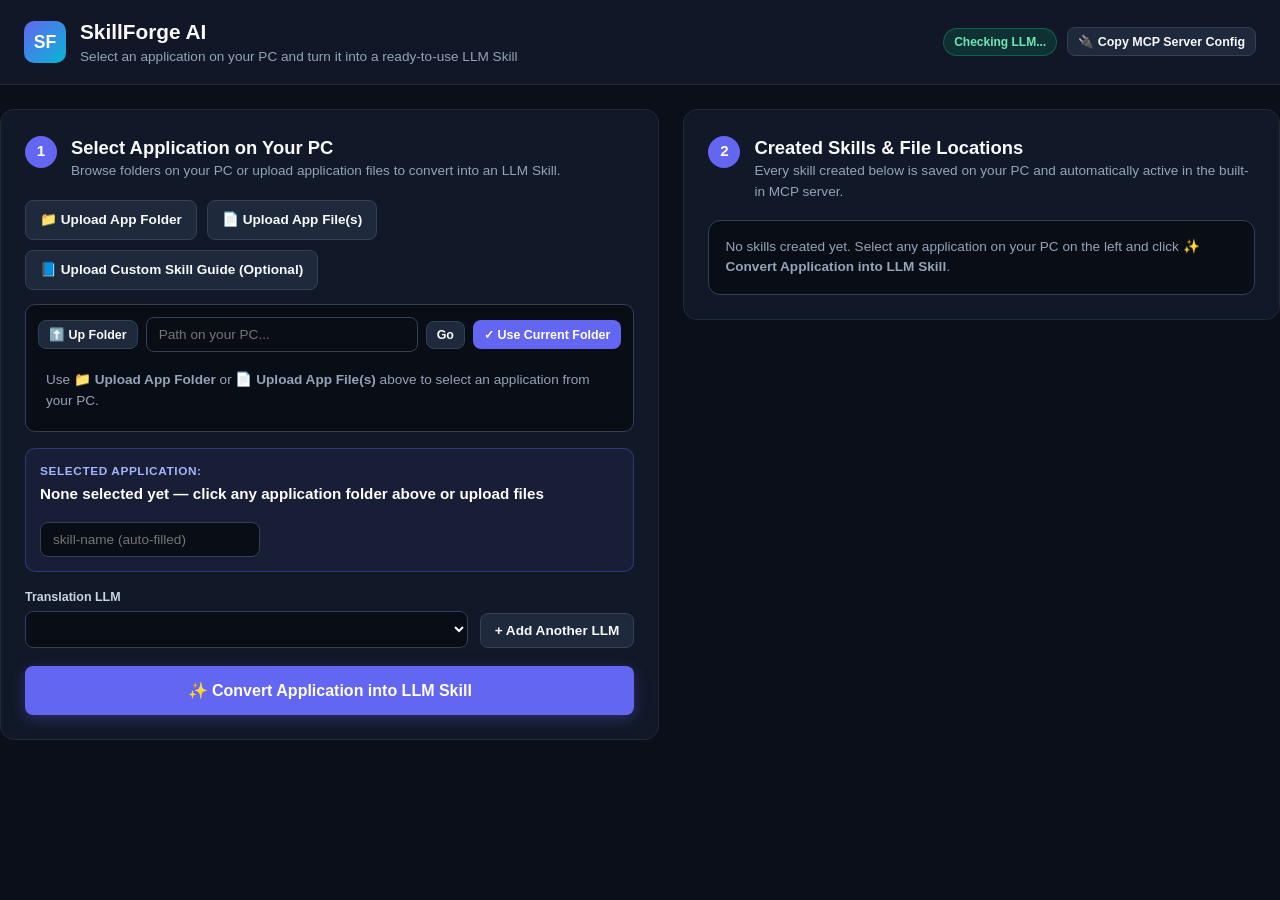
==== commit 3f01625d: "Simplify UI to clean 2-step workflow: PC App Browser/Upload + Progress Bar + Created Skill File Loca" ====
--- a/index.html
+++ b/index.html
@@ -3,8 +3,7 @@
 <head>
   <meta charset="UTF-8" />
   <meta name="viewport" content="width=device-width, initial-scale=1.0" />
-  <title>SkillForge AI — Turn Any PC Application into a Multi-Tool LLM Skill &amp; Plug-and-Play MCP Server</title>
-  <meta name="description" content="Select any application on your PC, provide your transformation documentation, and connect to one or multiple LLMs (Local Ollama, LM Studio, vLLM, OpenAI, Claude, Gemini) to compile multi-tool SKILL.md packages and a Plug-and-Play Model Context Protocol (MCP) Hub Server." />
+  <title>SkillForge AI — Turn Any Application into an LLM Skill</title>
   <link rel="stylesheet" href="static/css/styles.css" />
 </head>
 <body>
@@ -13,398 +12,145 @@
       <div class="brand">
         <div class="brand-logo" aria-hidden="true">SF</div>
         <div>
-          <div class="brand-title-row">
-            <h1 class="brand-title">SkillForge AI</h1>
-            <span class="badge badge-accent">v2.0 Multi-Skill &amp; Multi-LLM</span>
-            <span id="runtime-mode-badge" class="badge badge-emerald">Plug-and-Play MCP Hub Active</span>
-          </div>
-          <p class="brand-subtitle">
-            Turn Any Application on Your PC into a Multi-Tool LLM Skill (<code>SKILL.md</code>) &amp; Plug-and-Play Model Context Protocol (<code>mcp_server.py</code>) Server
-          </p>
+          <h1 class="brand-title">SkillForge AI</h1>
+          <p class="brand-subtitle">Select an application on your PC and turn it into a ready-to-use LLM Skill</p>
         </div>
       </div>
       <div class="topbar-actions">
-        <a href="https://github.com/Sockshare/skillforge-ai" target="_blank" rel="noopener noreferrer" class="btn btn-secondary">
-          GitHub Repository
-        </a>
-        <button id="btn-quick-compile" class="btn btn-primary" type="button">
-          ⚡ Compile &amp; Register Skill in MCP Hub
+        <span id="ollama-status-pill" class="badge badge-emerald">Checking LLM...</span>
+        <button id="btn-copy-mcp-cmd" class="btn btn-secondary btn-sm" type="button" title="Copy plug-and-play MCP server config for Claude Desktop / Cursor">
+          🔌 Copy MCP Server Config
         </button>
       </div>
     </div>
   </header>
 
-  <nav class="tabbar" aria-label="Studio Navigation">
-    <div class="container tabbar-inner">
-      <button class="tab-btn active" data-tab="tab-compiler" type="button">
-        1. PC App → Skill Compiler
-      </button>
-      <button class="tab-btn" data-tab="tab-mcp" type="button">
-        2. Plug-and-Play Multi-Skill MCP Hub
-      </button>
-      <button class="tab-btn" data-tab="tab-determinism" type="button">
-        3. 3-Run Determinism &amp; 5-Gate Verifier
-      </button>
-      <button class="tab-btn" data-tab="tab-registry" type="button">
-        4. Multi-Skill Workspace &amp; Multi-LLM Manager
-      </button>
-    </div>
-  </nav>
-
   <main class="container main-content">
-    <!-- TAB 1: PC APP -> SKILL COMPILER STUDIO -->
-    <section id="tab-compiler" class="tab-panel active">
-      <div class="studio-grid">
-        <!-- Left Column: Non-Prescriptive 3-Part Input Studio -->
-        <div class="card">
-          <div class="card-header">
-            <h2>Convert Your Application into a Multi-Tool LLM Skill</h2>
-            <span class="badge badge-outline">3 Required Inputs</span>
-          </div>
-
-          <!-- INPUT 1: SELECT APPLICATION FROM PC -->
-          <div class="form-group" style="background: rgba(99, 102, 241, 0.08); border: 1px solid rgba(99, 102, 241, 0.35); border-radius: 10px; padding: 14px; margin-bottom: 14px;">
-            <label style="color: #a5b4fc; font-weight: 700; font-size: 0.92rem;">
-              1️⃣ Input 1 — Select Your Application on Your PC (Folder, Files, or Path)
-            </label>
-            <p class="text-muted" style="font-size: 0.8rem; margin: 4px 0 10px 0;">
-              Point SkillForge AI at any web or desktop application folder on your PC (Python, FastAPI, Flask, Express, Node, React/HTML, or OpenAPI). It automatically extracts every route and function as an MCP tool.
-            </p>
-
-            <!-- Local PC Path Scanner + Browser Button -->
-            <div style="display: flex; gap: 8px; flex-wrap: wrap; margin-bottom: 8px;">
-              <input id="pc-app-path-input" type="text" class="input-control" style="flex: 1; min-width: 210px;" placeholder="Enter local application folder or file path on your PC..." />
-              <button id="btn-scan-pc-path" class="btn btn-primary" type="button">
-                🔍 Scan PC Path
-              </button>
-              <button id="btn-open-pc-browser" class="btn btn-secondary" type="button">
-                🗂️ Browse PC Folders
-              </button>
-            </div>
-
-            <!-- Native Folder Picker & Multi-File Picker -->
-            <div style="display: flex; gap: 8px; flex-wrap: wrap;">
-              <label class="btn btn-secondary btn-sm" style="cursor: pointer; margin: 0;">
-                📁 Select Application Folder from PC
-                <input id="webapp-folder-upload" type="file" webkitdirectory directory multiple style="display: none;" />
-              </label>
-              <label class="btn btn-secondary btn-sm" style="cursor: pointer; margin: 0;">
-                📄 Select Application File(s) (.py, .js, .ts, .html, .json)
-                <input id="webapp-file-upload" type="file" multiple accept=".py,.js,.ts,.jsx,.tsx,.html,.json,.yaml,.yml,.md" style="display: none;" />
-              </label>
-            </div>
-
-            <!-- Inline PC Directory Browser Drawer (Hidden until clicked) -->
-            <div id="pc-browser-drawer" style="display: none; margin-top: 10px; background: #090d16; border: 1px solid #334155; border-radius: 8px; padding: 10px;">
-              <div style="display: flex; justify-content: space-between; align-items: center; gap: 8px; margin-bottom: 8px;">
-                <code id="pc-browser-current-path" style="font-size: 0.78rem; color: #93c5fd; word-break: break-all;"></code>
-                <div style="display: flex; gap: 6px;">
-                  <button id="btn-pc-browser-up" class="btn btn-secondary btn-sm" type="button">⬆️ Up</button>
-                  <button id="btn-pc-browser-scan-current" class="btn btn-primary btn-sm" type="button">✓ Use This Folder</button>
-                  <button id="btn-pc-browser-close" class="btn btn-secondary btn-sm" type="button">✕</button>
-                </div>
-              </div>
-              <div id="pc-browser-list" style="max-height: 210px; overflow-y: auto; display: flex; flex-direction: column; gap: 4px;"></div>
-            </div>
-
-            <div id="webapp-routes-banner" class="text-muted" style="font-size: 0.8rem; margin-top: 8px;">
-              No application loaded yet — browse or select an application folder/file from your PC, or paste application code below.
-            </div>
-          </div>
-
-          <div class="form-row-2">
-            <div class="form-group">
-              <label for="skill-name-input">Skill Identifier (kebab-case)</label>
-              <input id="skill-name-input" type="text" class="input-control" value="my-custom-app-skill" placeholder="e.g. billing-portal-skill" />
-            </div>
-            <div class="form-group">
-              <label for="skill-category-input">Domain / Category</label>
-              <input id="skill-category-input" type="text" class="input-control" value="Custom PC Application Skill" placeholder="e.g. DevSecOps / Data / FinTech" />
-            </div>
-          </div>
-
-          <div class="form-group">
-            <label for="skill-desc-input">Skill Trigger Description (YAML Frontmatter <code>description</code>)</label>
-            <textarea id="skill-desc-input" rows="2" class="input-control" placeholder="Describe what your application does and when the LLM should invoke this skill..."></textarea>
-          </div>
-
-          <div class="form-group">
-            <label for="skill-blueprint-input">
-              Application Source Code / Discovered Routes &amp; Functions (Auto-populated when you select a PC folder/file, or paste directly)
-            </label>
-            <textarea id="skill-blueprint-input" rows="7" class="input-control code-textarea" spellcheck="false" placeholder="# Select an application folder/file from your PC above, or paste your application's server.py / app.py / routes.js / OpenAPI JSON here..."></textarea>
-          </div>
-
-          <!-- INPUT 2: THE TRANSFORMATION DOCUMENTATION -->
-          <div class="form-group" style="background: rgba(16, 185, 129, 0.06); border: 1px solid rgba(16, 185, 129, 0.3); border-radius: 10px; padding: 12px; margin-bottom: 14px;">
-            <div style="display: flex; justify-content: space-between; align-items: center; flex-wrap: wrap; gap: 6px;">
-              <label for="transformation-doc-input" style="color: #6ee7b7; font-weight: 700; margin: 0;">
-                2️⃣ Input 2 — Documentation to Transform an Application into a Skill
-              </label>
-              <label class="btn btn-secondary btn-sm" style="cursor: pointer; margin: 0;">
-                📄 Upload Custom Transformation Doc (.md/.txt)
-                <input id="doc-file-upload" type="file" accept=".md,.txt,.json" style="display: none;" />
-              </label>
-            </div>
-            <textarea id="transformation-doc-input" rows="5" class="input-control code-textarea" style="margin-top: 8px;" spellcheck="false"></textarea>
-          </div>
-
-          <!-- INPUT 3: MULTI-LLM CONNECTION & ROUTER -->
-          <div class="form-group" style="background: rgba(245, 158, 11, 0.07); border: 1px solid rgba(245, 158, 11, 0.35); border-radius: 10px; padding: 12px; margin-bottom: 14px;">
-            <div style="display: flex; justify-content: space-between; align-items: center; flex-wrap: wrap; gap: 6px;">
-              <label for="llm-profile-select" style="color: #fcd34d; font-weight: 700; margin: 0;">
-                3️⃣ Input 3 — LLM Connection (Select Active LLM Profile or Configure Multiple LLMs)
-              </label>
-              <span id="ollama-status-pill" class="badge badge-emerald">Checking Local LLMs...</span>
-            </div>
-
-            <div class="form-row-2" style="margin-top: 8px;">
-              <div class="form-group" style="margin-bottom: 6px;">
-                <label for="llm-profile-select">Active LLM Configuration Profile</label>
-                <select id="llm-profile-select" class="input-control"></select>
-              </div>
-              <div class="form-group" style="margin-bottom: 6px;">
-                <label for="llm-model-input">Model Identifier Override</label>
-                <input id="llm-model-input" type="text" class="input-control" value="llama3.2:3b" />
-              </div>
-            </div>
-
-            <div class="form-row-2" style="margin-top: 4px;">
-              <div class="form-group" style="margin-bottom: 6px;">
-                <label for="llm-baseurl-input">LLM Base URL (Ollama / LM Studio / vLLM / Cloud API)</label>
-                <input id="llm-baseurl-input" type="text" class="input-control" value="http://127.0.0.1:11434" />
-              </div>
-              <div class="form-group" style="margin-bottom: 6px;">
-                <label for="llm-apikey-input">API Key (Optional for Local; Session Memory Only)</label>
-                <input id="llm-apikey-input" type="password" class="input-control" placeholder="Leave blank for Local Ollama / LM Studio..." autocomplete="off" />
-              </div>
-            </div>
-
-            <div style="display: flex; justify-content: space-between; align-items: center; flex-wrap: wrap; gap: 8px; margin-top: 4px;">
-              <div id="llm-status-banner" class="text-muted" style="font-size: 0.78rem; flex: 1;">
-                Connect to Local Ollama (<code>:11434</code>), LM Studio (<code>:1234</code>), vLLM (<code>:8000</code>), or Cloud APIs (OpenAI, Claude, Gemini).
-              </div>
-              <button id="btn-save-llm-profile" class="btn btn-secondary btn-sm" type="button">
-                ➕ Save as New LLM Profile
-              </button>
-            </div>
-          </div>
-
-          <div class="button-row">
-            <button id="btn-llm-translate" class="btn btn-primary btn-lg" type="button">
-              🤖 Translate App → Multi-Tool Skill (via LLM)
-            </button>
-            <button id="btn-compile-main" class="btn btn-secondary btn-lg" type="button">
-              ⚡ Fast AST Compile &amp; Register in MCP Hub
-            </button>
+    <div class="workspace-layout">
+      <!-- STEP 1: SELECT APPLICATION & CONVERT -->
+      <section class="card">
+        <div class="step-header">
+          <span class="step-number">1</span>
+          <div>
+            <h2>Select Application on Your PC</h2>
+            <p class="text-muted">Browse folders on your PC or upload application files to convert into an LLM Skill.</p>
           </div>
         </div>
 
-        <!-- Right Column: 4-Stage Pipeline, Discovered Multi-Tools & Generated Code -->
-        <div class="card">
-          <div class="card-header">
-            <h2>Multi-Tool Extraction, 5-Gate Verifier &amp; Generated Skill Files</h2>
-            <span id="package-hash-badge" class="badge badge-emerald">Ready</span>
-          </div>
-
-          <div class="form-group" style="margin-bottom: 12px;">
-            <label>Discovered MCP Tools Extracted from This Application (<span id="extracted-tools-count">0</span> Tools)</label>
-            <div id="extracted-tools-pills" style="display: flex; flex-wrap: wrap; gap: 6px; margin-top: 6px;"></div>
-          </div>
-
-          <div id="pipeline-stages" class="stage-list"></div>
-
-          <div class="section-divider"></div>
-          <h3 class="subsection-title">5-Gate Quality, AST Security &amp; 3-Run Determinism Scorecard</h3>
-          <div id="gates-scorecard" class="gate-list"></div>
-
-          <div class="section-divider"></div>
-          <div class="artifact-header">
-            <div class="artifact-tabs">
-              <button class="artifact-tab active" data-file="SKILL.md" type="button">SKILL.md</button>
-              <button class="artifact-tab" data-file="mcp_server.py" type="button">mcp_server.py</button>
-              <button class="artifact-tab" data-file="scripts/engine.py" type="button">scripts/engine.py</button>
-              <button class="artifact-tab" data-file="references/schema.json" type="button">schema.json</button>
-              <button class="artifact-tab" data-file="tests/test_skill.py" type="button">test_skill.py</button>
-            </div>
-            <div class="artifact-actions">
-              <button id="btn-copy-artifact" class="btn btn-secondary btn-sm" type="button">📋 Copy File</button>
-              <button id="btn-download-artifact" class="btn btn-secondary btn-sm" type="button">⬇ Download File</button>
-              <button id="btn-download-zip" class="btn btn-primary btn-sm" type="button">📦 Download Skill .zip</button>
-            </div>
-          </div>
-
-          <div class="artifact-meta-bar">
-            <code id="active-artifact-name">SKILL.md</code>
-            <code id="active-artifact-sha">SHA-256: —</code>
-          </div>
-          <pre id="artifact-code-viewer" class="code-viewer"></pre>
-        </div>
-      </div>
-    </section>
-
-    <!-- TAB 2: PLUG-AND-PLAY MULTI-SKILL & MULTI-TOOL MCP HUB -->
-    <section id="tab-mcp" class="tab-panel">
-      <div class="studio-grid">
-        <!-- Left Column: Plug-and-Play Client Configs & Installed Multi-Tool Inventory -->
-        <div class="card">
-          <div class="card-header">
-            <h2>Plug-and-Play MCP Hub Server Setup</h2>
-            <span class="badge badge-emerald">JSON-RPC 2.0 (stdio + HTTP)</span>
-          </div>
-          <p class="text-muted" style="margin-bottom: 12px;">
-            SkillForge AI includes a built-in, production-ready <strong>Multi-Skill &amp; Multi-Tool MCP Hub Server (<code>mcp_server.py</code>)</strong>. Every application you convert is automatically registered into <code>skills_workspace/</code> so your LLM clients can call <strong>all tools across all of your skills</strong> through a single MCP server connection.
-          </p>
-
-          <div class="form-group">
-            <label>1-Click Client Configuration (Copy &amp; Paste into Your LLM Host)</label>
-            <div style="display: flex; gap: 6px; flex-wrap: wrap; margin-bottom: 8px;">
-              <button class="btn btn-secondary btn-sm mcp-client-cfg-btn active" data-client="claude_desktop_config" type="button">Claude Desktop</button>
-              <button class="btn btn-secondary btn-sm mcp-client-cfg-btn" data-client="cursor_mcp_config" type="button">Cursor (.cursor/mcp.json)</button>
-              <button class="btn btn-secondary btn-sm mcp-client-cfg-btn" data-client="windsurf_mcp_config" type="button">Windsurf</button>
-              <button class="btn btn-secondary btn-sm mcp-client-cfg-btn" data-client="vscode_cline_config" type="button">VS Code / Cline</button>
-              <button id="btn-copy-mcp-config" class="btn btn-primary btn-sm" type="button">📋 Copy Config JSON</button>
-            </div>
-            <pre id="mcp-client-config-viewer" class="code-viewer" style="max-height: 190px;"></pre>
-          </div>
-
-          <div class="section-divider"></div>
-          <div class="form-group">
-            <label>Live MCP JSON-RPC 2.0 Request Console</label>
-            <div style="display: flex; gap: 6px; flex-wrap: wrap; margin-bottom: 8px;">
-              <button class="btn btn-secondary btn-sm mcp-preset-btn" data-method="initialize" type="button">1. initialize</button>
-              <button class="btn btn-secondary btn-sm mcp-preset-btn" data-method="tools/list" type="button">2. tools/list (All Skills &amp; Tools)</button>
-              <button class="btn btn-secondary btn-sm mcp-preset-btn" data-method="resources/list" type="button">3. resources/list (SKILL.md URIs)</button>
-              <button class="btn btn-secondary btn-sm mcp-preset-btn" data-method="tools/call" type="button">4. tools/call</button>
-            </div>
-            <div class="form-group" style="margin-bottom: 8px;">
-              <label for="mcp-tool-selector">Select Any Registered Tool Across Your Installed Skills to Test <code>tools/call</code></label>
-              <select id="mcp-tool-selector" class="input-control"></select>
-            </div>
-            <textarea id="mcp-request-editor" rows="9" class="input-control code-textarea" spellcheck="false"></textarea>
-          </div>
-          <button id="btn-send-mcp" class="btn btn-primary btn-lg" type="button">
-            ▶ Send JSON-RPC 2.0 Request to MCP Hub
-          </button>
+        <!-- Upload or Enter Path Bar -->
+        <div class="upload-bar">
+          <label class="btn btn-secondary" style="cursor: pointer;">
+            📁 Upload App Folder
+            <input id="webapp-folder-upload" type="file" webkitdirectory directory multiple style="display: none;" />
+          </label>
+          <label class="btn btn-secondary" style="cursor: pointer;">
+            📄 Upload App File(s)
+            <input id="webapp-file-upload" type="file" multiple accept=".py,.js,.ts,.jsx,.tsx,.html,.json,.yaml,.yml,.md" style="display: none;" />
+          </label>
+          <label class="btn btn-secondary" style="cursor: pointer;" title="Optional: Upload your own Markdown instructions for how to convert the app into a skill">
+            📘 Upload Custom Skill Guide (Optional)
+            <input id="doc-file-upload" type="file" accept=".md,.txt" style="display: none;" />
+          </label>
         </div>
 
-        <!-- Right Column: Live MCP Response & Registered Multi-Skill Tool Table -->
-        <div class="card">
-          <div class="card-header">
-            <h2>MCP Hub Response &amp; Active Multi-Tool Catalog</h2>
-            <div style="display: flex; gap: 8px;">
-              <span id="mcp-latency-badge" class="badge badge-outline">Latency: —</span>
-              <span id="mcp-digest-badge" class="badge badge-emerald">SHA-256 Verified</span>
-            </div>
+        <!-- PC Folder Browser -->
+        <div class="pc-browser-box">
+          <div class="pc-browser-bar">
+            <button id="btn-pc-up" class="btn btn-secondary btn-sm" type="button">⬆️ Up Folder</button>
+            <input id="pc-current-path" type="text" class="input-control path-input" placeholder="Path on your PC..." />
+            <button id="btn-pc-go" class="btn btn-secondary btn-sm" type="button">Go</button>
+            <button id="btn-select-current-folder" class="btn btn-primary btn-sm" type="button">✓ Use Current Folder</button>
           </div>
-          <pre id="mcp-response-viewer" class="code-viewer" style="max-height: 310px;"></pre>
-
-          <div class="section-divider"></div>
-          <h3 class="subsection-title">All Active Tools Exposed by <code>mcp_server.py</code></h3>
-          <div id="mcp-active-tools-list" style="max-height: 260px; overflow-y: auto; display: flex; flex-direction: column; gap: 6px;"></div>
-        </div>
-      </div>
-    </section>
-
-    <!-- TAB 3: 3-RUN DETERMINISM & 5-GATE SECURITY LAB -->
-    <section id="tab-determinism" class="tab-panel">
-      <div class="card">
-        <div class="card-header">
-          <div>
-            <h2>3-Run Cryptographic Determinism &amp; 5-Gate Security Lab</h2>
-            <p class="text-muted">
-              Executes the compiled skill 3 consecutive times and verifies bit-for-bit identical <code>SHA-256</code> digests across <code>Run 1 == Run 2 == Run 3</code>.
-            </p>
-          </div>
-          <button id="btn-run-determinism" class="btn btn-primary" type="button">
-            🔄 Re-Run 3-Pass Determinism Verification
-          </button>
+          <div id="pc-folder-list" class="pc-folder-list"></div>
         </div>
 
-        <div id="determinism-runs-grid" class="runs-grid"></div>
-
-        <div class="section-divider"></div>
-        <h3 class="subsection-title">Canonical Deterministic Output Preview</h3>
-        <pre id="determinism-eval-viewer" class="code-viewer"></pre>
-      </div>
-    </section>
-
-    <!-- TAB 4: MULTI-SKILL WORKSPACE & MULTI-LLM CONNECTION MANAGER -->
-    <section id="tab-registry" class="tab-panel">
-      <div class="studio-grid">
-        <!-- Left: Installed Multi-Skill & Multi-Tool Workspace -->
-        <div class="card">
-          <div class="card-header">
-            <div>
-              <h2>Installed Multi-Skill &amp; Multi-Tool Workspace (<code>skills_workspace/</code>)</h2>
-              <p class="text-muted">
-                All skills below are active in your Plug-and-Play MCP Hub Server. Each skill can expose multiple HTTP route and function tools simultaneously.
-              </p>
-            </div>
-            <span id="workspace-summary-badge" class="badge badge-emerald">0 Skills • 0 Tools</span>
+        <!-- Selected Application Banner -->
+        <div id="selected-app-box" class="selected-app-box">
+          <div>
+            <div class="selected-app-label">Selected Application:</div>
+            <div id="selected-app-name" class="selected-app-title">None selected yet — click any application folder above or upload files</div>
+            <div id="selected-app-meta" class="text-muted small-text"></div>
           </div>
-          <div id="registry-catalog-grid" class="registry-grid"></div>
+          <input id="skill-name-input" type="text" class="input-control skill-name-field" placeholder="skill-name (auto-filled)" />
         </div>
 
-        <!-- Right: Multi-LLM Connection & Profile Manager -->
-        <div class="card">
-          <div class="card-header">
-            <div>
-              <h2>Multi-LLM Connection Manager</h2>
-              <p class="text-muted">
-                Configure and run multiple local (Ollama, LM Studio, vLLM, llama.cpp) and cloud (OpenAI, Claude, Gemini) LLM endpoints side-by-side.
-              </p>
-            </div>
-            <button id="btn-refresh-llms" class="btn btn-secondary btn-sm" type="button">🔄 Auto-Detect Local Ollama Models</button>
+        <!-- LLM Selector Row -->
+        <div class="llm-row">
+          <div style="flex: 1; min-width: 200px;">
+            <label for="llm-profile-select">Translation LLM</label>
+            <select id="llm-profile-select" class="input-control"></select>
           </div>
+          <div id="api-key-wrap" style="flex: 1; min-width: 180px; display: none;">
+            <label for="llm-apikey-input">API Key (Cloud LLM only)</label>
+            <input id="llm-apikey-input" type="password" class="input-control" placeholder="sk-... or AIza..." autocomplete="off" />
+          </div>
+          <div>
+            <label>&nbsp;</label>
+            <button id="btn-toggle-add-llm" class="btn btn-secondary" type="button">+ Add Another LLM</button>
+          </div>
+        </div>
 
-          <div id="llm-profiles-list" style="display: flex; flex-direction: column; gap: 10px; margin-bottom: 16px;"></div>
+        <!-- Optional Add LLM Drawer -->
+        <div id="add-llm-drawer" class="add-llm-drawer" style="display: none;">
+          <div class="form-row-3">
+            <input id="new-llm-name" type="text" class="input-control" placeholder="Profile Name (e.g. Local Qwen)" />
+            <select id="new-llm-provider" class="input-control">
+              <option value="ollama">Local Ollama (:11434)</option>
+              <option value="custom_openai">Local LM Studio / vLLM (:1234)</option>
+              <option value="openai">OpenAI / OpenRouter</option>
+              <option value="anthropic">Anthropic Claude</option>
+              <option value="gemini">Google Gemini</option>
+            </select>
+            <input id="new-llm-model" type="text" class="input-control" placeholder="Model (e.g. llama3.2:3b)" />
+          </div>
+          <div class="form-row-3" style="margin-top: 8px;">
+            <input id="new-llm-url" type="text" class="input-control" value="http://127.0.0.1:11434" placeholder="Base URL" />
+            <input id="new-llm-key" type="password" class="input-control" placeholder="API Key (optional for local)" />
+            <button id="btn-save-new-llm" class="btn btn-primary" type="button">Save LLM</button>
+          </div>
+        </div>
 
-          <div class="section-divider"></div>
-          <h3 class="subsection-title">Add or Update an LLM Connection Profile</h3>
-          <div class="form-row-2">
-            <div class="form-group">
-              <label for="new-llm-name">Profile Display Name</label>
-              <input id="new-llm-name" type="text" class="input-control" placeholder="e.g. Local Qwen2.5-Coder 7B (Ollama)" />
-            </div>
-            <div class="form-group">
-              <label for="new-llm-provider">Provider Type</label>
-              <select id="new-llm-provider" class="input-control">
-                <option value="ollama">Local Ollama (/api/chat)</option>
-                <option value="custom_openai">Local LM Studio / vLLM / llama.cpp (/v1/chat/completions)</option>
-                <option value="openai">OpenAI / OpenRouter API</option>
-                <option value="anthropic">Anthropic Claude API</option>
-                <option value="gemini">Google Gemini API</option>
-              </select>
-            </div>
+        <!-- CONVERT BUTTON & PROGRESS BAR -->
+        <button id="btn-convert-skill" class="btn btn-primary btn-convert-hero" type="button">
+          ✨ Convert Application into LLM Skill
+        </button>
+
+        <div id="translation-progress-wrap" class="progress-wrap" style="display: none;">
+          <div class="progress-top">
+            <span id="progress-status-text">Reading application files...</span>
+            <span id="progress-pct-text">0%</span>
           </div>
-          <div class="form-row-2">
-            <div class="form-group">
-              <label for="new-llm-url">Endpoint Base URL</label>
-              <input id="new-llm-url" type="text" class="input-control" value="http://127.0.0.1:11434" />
-            </div>
-            <div class="form-group">
-              <label for="new-llm-model">Model Name</label>
-              <input id="new-llm-model" type="text" class="input-control" placeholder="e.g. llama3.2:3b, qwen2.5-coder:7b, gpt-4o" />
-            </div>
+          <div class="progress-track">
+            <div id="progress-bar-fill" class="progress-fill" style="width: 0%;"></div>
           </div>
-          <div class="form-row-2">
-            <div class="form-group">
-              <label for="new-llm-role">Assigned Role</label>
-              <input id="new-llm-role" type="text" class="input-control" value="Skill Architect &amp; Tool Synthesizer" />
-            </div>
-            <div class="form-group">
-              <label for="new-llm-key">API Key (Optional; Held in Session Memory Only)</label>
-              <input id="new-llm-key" type="password" class="input-control" placeholder="Leave empty for local LLMs..." autocomplete="off" />
-            </div>
+        </div>
+      </section>
+
+      <!-- STEP 2: CREATED SKILLS & FILE LOCATIONS -->
+      <section class="card">
+        <div class="step-header">
+          <span class="step-number">2</span>
+          <div>
+            <h2>Created Skills &amp; File Locations</h2>
+            <p class="text-muted">Every skill created below is saved on your PC and automatically active in the built-in MCP server.</p>
           </div>
-          <button id="btn-create-llm-profile" class="btn btn-primary" type="button">
-            💾 Save LLM Connection Profile
-          </button>
         </div>
+
+        <div id="created-skills-list" class="created-skills-list"></div>
+      </section>
+    </div>
+  </main>
+
+  <!-- Simple Modal to Preview SKILL.md if clicked -->
+  <div id="skill-preview-modal" class="modal-backdrop" style="display: none;">
+    <div class="modal-card">
+      <div class="modal-header">
+        <strong id="modal-skill-title">SKILL.md Preview</strong>
+        <button id="btn-close-modal" class="btn btn-secondary btn-sm" type="button">✕ Close</button>
       </div>
-    </section>
-  </main>
+      <pre id="modal-skill-content" class="code-viewer"></pre>
+    </div>
+  </div>
 
   <script src="static/js/app.js"></script>
 </body>
--- a/static/css/styles.css
+++ b/static/css/styles.css
@@ -11,8 +11,6 @@
   --accent-indigo: #6366f1;
   --accent-indigo-hover: #4f46e5;
   --accent-emerald: #10b981;
-  --accent-amber: #f59e0b;
-  --accent-rose: #f43f5e;
   --font-sans: "Inter", -apple-system, BlinkMacSystemFont, "Segoe UI", Roboto, sans-serif;
   --font-mono: "JetBrains Mono", "Fira Code", Consolas, monospace;
 }
@@ -29,23 +27,18 @@
   font-family: var(--font-sans);
   line-height: 1.5;
   min-height: 100vh;
-  display: flex;
-  flex-direction: column;
 }
 
 .container {
-  max-width: 1400px;
+  max-width: 1360px;
   margin: 0 auto;
   padding: 0 24px;
-  width: 100%;
-}
-
-/* Topbar */
+}
+
 .topbar {
-  background: rgba(17, 24, 39, 0.92);
+  background: rgba(17, 24, 39, 0.95);
   border-bottom: 1px solid var(--border-subtle);
   padding: 16px 0;
-  backdrop-filter: blur(8px);
 }
 
 .topbar-inner {
@@ -63,36 +56,26 @@
 }
 
 .brand-logo {
-  width: 44px;
-  height: 44px;
+  width: 42px;
+  height: 42px;
   border-radius: 10px;
   background: linear-gradient(135deg, var(--accent-indigo), #06b6d4);
   display: flex;
   align-items: center;
   justify-content: center;
   font-weight: 800;
-  font-size: 1.15rem;
+  font-size: 1.1rem;
   color: #fff;
-  box-shadow: 0 4px 14px rgba(99, 102, 241, 0.35);
-}
-
-.brand-title-row {
-  display: flex;
-  align-items: center;
-  gap: 10px;
-  flex-wrap: wrap;
 }
 
 .brand-title {
-  font-size: 1.35rem;
-  font-weight: 700;
-  letter-spacing: -0.02em;
+  font-size: 1.3rem;
+  font-weight: 700;
 }
 
 .brand-subtitle {
   font-size: 0.85rem;
   color: var(--text-muted);
-  margin-top: 2px;
 }
 
 .topbar-actions {
@@ -101,14 +84,19 @@
   gap: 10px;
 }
 
-/* Badges */
 .badge {
   display: inline-flex;
   align-items: center;
-  padding: 3px 10px;
+  padding: 4px 10px;
   border-radius: 999px;
   font-size: 0.75rem;
   font-weight: 600;
+}
+
+.badge-emerald {
+  background: rgba(16, 185, 129, 0.16);
+  color: #6ee7b7;
+  border: 1px solid rgba(16, 185, 129, 0.35);
 }
 
 .badge-accent {
@@ -117,211 +105,199 @@
   border: 1px solid rgba(99, 102, 241, 0.35);
 }
 
-.badge-emerald {
-  background: rgba(16, 185, 129, 0.16);
-  color: #6ee7b7;
-  border: 1px solid rgba(16, 185, 129, 0.35);
-}
-
-.badge-rose {
-  background: rgba(244, 63, 94, 0.16);
-  color: #fda4af;
-  border: 1px solid rgba(244, 63, 94, 0.35);
-}
-
-.badge-amber {
-  background: rgba(245, 158, 11, 0.16);
-  color: #fcd34d;
-  border: 1px solid rgba(245, 158, 11, 0.35);
-}
-
-.badge-outline {
-  background: transparent;
-  color: var(--text-secondary);
-  border: 1px solid var(--border-strong);
-}
-
-/* Tabbar */
-.tabbar {
-  background: var(--bg-surface);
-  border-bottom: 1px solid var(--border-subtle);
-}
-
-.tabbar-inner {
-  display: flex;
-  gap: 6px;
-  overflow-x: auto;
-  padding-top: 8px;
-}
-
-.tab-btn {
-  background: transparent;
-  color: var(--text-muted);
-  border: none;
-  border-bottom: 2px solid transparent;
-  padding: 10px 16px;
-  font-size: 0.9rem;
-  font-weight: 600;
-  cursor: pointer;
-  white-space: nowrap;
-  transition: all 0.15s ease;
-}
-
-.tab-btn:hover {
-  color: var(--text-primary);
-}
-
-.tab-btn.active {
-  color: #a5b4fc;
-  border-bottom-color: var(--accent-indigo);
-}
-
-/* Main & Panels */
 .main-content {
-  padding-top: 24px;
-  padding-bottom: 48px;
-  flex: 1;
-}
-
-.tab-panel {
-  display: none;
-}
-
-.tab-panel.active {
-  display: block;
-}
-
-/* Preset Strip */
-.preset-strip {
+  padding: 24px 0 48px;
+}
+
+.workspace-layout {
+  display: grid;
+  grid-template-columns: 1.05fr 0.95fr;
+  gap: 24px;
+  align-items: start;
+}
+
+@media (max-width: 1024px) {
+  .workspace-layout {
+    grid-template-columns: 1fr;
+  }
+}
+
+.card {
   background: var(--bg-surface);
   border: 1px solid var(--border-subtle);
-  border-radius: 12px;
-  padding: 16px;
-  margin-bottom: 20px;
-}
-
-.preset-strip-header {
-  display: flex;
-  justify-content: space-between;
-  align-items: center;
-  margin-bottom: 12px;
-  flex-wrap: wrap;
+  border-radius: 14px;
+  padding: 24px;
+  min-width: 0;
+}
+
+.step-header {
+  display: flex;
+  align-items: flex-start;
+  gap: 14px;
+  margin-bottom: 18px;
+}
+
+.step-number {
+  width: 32px;
+  height: 32px;
+  border-radius: 50%;
+  background: var(--accent-indigo);
+  color: #fff;
+  font-weight: 700;
+  font-size: 0.95rem;
+  display: flex;
+  align-items: center;
+  justify-content: center;
+  flex-shrink: 0;
+  margin-top: 2px;
+}
+
+.step-header h2 {
+  font-size: 1.15rem;
+  font-weight: 700;
+}
+
+.text-muted {
+  color: var(--text-muted);
+  font-size: 0.85rem;
+}
+
+.small-text {
+  font-size: 0.78rem;
+  margin-top: 2px;
+}
+
+.upload-bar {
+  display: flex;
+  flex-wrap: wrap;
+  gap: 10px;
+  margin-bottom: 14px;
+}
+
+.pc-browser-box {
+  background: var(--bg-code);
+  border: 1px solid var(--border-strong);
+  border-radius: 10px;
+  padding: 12px;
+  margin-bottom: 16px;
+}
+
+.pc-browser-bar {
+  display: flex;
   gap: 8px;
-}
-
-.section-kicker {
+  align-items: center;
+  margin-bottom: 10px;
+  flex-wrap: wrap;
+}
+
+.path-input {
+  flex: 1;
+  min-width: 180px;
+  font-family: var(--font-mono);
   font-size: 0.8rem;
-  font-weight: 700;
+}
+
+.pc-folder-list {
+  max-height: 230px;
+  overflow-y: auto;
+  display: flex;
+  flex-direction: column;
+  gap: 6px;
+}
+
+.pc-item {
+  display: flex;
+  align-items: center;
+  justify-content: space-between;
+  padding: 8px 10px;
+  background: #111827;
+  border: 1px solid #1e293b;
+  border-radius: 8px;
+  gap: 10px;
+}
+
+.pc-item:hover {
+  border-color: #475569;
+}
+
+.pc-item-left {
+  display: flex;
+  align-items: center;
+  gap: 8px;
+  cursor: pointer;
+  flex: 1;
+  min-width: 0;
+}
+
+.pc-item-name {
+  font-size: 0.86rem;
+  font-weight: 600;
+  white-space: nowrap;
+  overflow: hidden;
+  text-overflow: ellipsis;
+}
+
+.selected-app-box {
+  display: flex;
+  align-items: center;
+  justify-content: space-between;
+  gap: 14px;
+  flex-wrap: wrap;
+  background: rgba(99, 102, 241, 0.08);
+  border: 1px solid rgba(99, 102, 241, 0.35);
+  border-radius: 10px;
+  padding: 14px;
+  margin-bottom: 16px;
+}
+
+.selected-app-label {
+  font-size: 0.74rem;
   text-transform: uppercase;
   letter-spacing: 0.05em;
   color: #a5b4fc;
-}
-
-.preset-pills {
-  display: grid;
-  grid-template-columns: repeat(auto-fit, minmax(210px, 1fr));
-  gap: 10px;
-}
-
-.preset-pill {
-  background: var(--bg-base);
-  border: 1px solid var(--border-strong);
-  border-radius: 8px;
-  padding: 10px 12px;
-  text-align: left;
-  color: var(--text-primary);
-  cursor: pointer;
-  transition: all 0.15s ease;
-}
-
-.preset-pill:hover {
-  border-color: var(--accent-indigo);
-  background: rgba(99, 102, 241, 0.08);
-}
-
-.preset-pill.active {
-  border-color: var(--accent-indigo);
-  background: rgba(99, 102, 241, 0.16);
-  box-shadow: 0 0 0 1px var(--accent-indigo);
-}
-
-.preset-pill-title {
-  font-size: 0.82rem;
-  font-weight: 700;
+  font-weight: 700;
+}
+
+.selected-app-title {
+  font-size: 0.95rem;
+  font-weight: 700;
+  color: #fff;
+  margin-top: 2px;
+}
+
+.skill-name-field {
+  max-width: 220px;
+  font-family: var(--font-mono);
+}
+
+.llm-row {
+  display: flex;
+  gap: 12px;
+  align-items: flex-end;
+  flex-wrap: wrap;
+  margin-bottom: 14px;
+}
+
+.llm-row label {
   display: block;
-  margin-bottom: 2px;
-}
-
-.preset-pill-cat {
-  font-size: 0.73rem;
-  color: var(--text-muted);
-}
-
-/* Grid & Cards */
-.studio-grid {
-  display: grid;
-  grid-template-columns: 1.05fr 0.95fr;
-  gap: 20px;
-}
-
-@media (max-width: 1024px) {
-  .studio-grid {
-    grid-template-columns: 1fr;
-  }
-}
-
-.card {
-  background: var(--bg-surface);
-  border: 1px solid var(--border-subtle);
-  border-radius: 12px;
-  padding: 20px;
-}
-
-.card-header {
-  display: flex;
-  align-items: center;
-  justify-content: space-between;
-  gap: 12px;
-  margin-bottom: 16px;
-  flex-wrap: wrap;
-}
-
-.card-header h2 {
-  font-size: 1.05rem;
-  font-weight: 700;
-}
-
-.card-subheader {
-  display: flex;
-  align-items: center;
-  justify-content: space-between;
-  margin-bottom: 12px;
-  flex-wrap: wrap;
-  gap: 8px;
-}
-
-.card-subheader h3 {
-  font-size: 0.92rem;
-  font-weight: 700;
-}
-
-/* Forms */
-.form-row-2 {
-  display: grid;
-  grid-template-columns: 1fr 1fr;
-  gap: 12px;
-}
-
-.form-group {
-  margin-bottom: 14px;
-}
-
-.form-group label {
-  display: block;
-  font-size: 0.8rem;
+  font-size: 0.78rem;
   font-weight: 600;
   color: var(--text-secondary);
-  margin-bottom: 6px;
+  margin-bottom: 5px;
+}
+
+.add-llm-drawer {
+  background: var(--bg-code);
+  border: 1px solid var(--border-strong);
+  border-radius: 10px;
+  padding: 12px;
+  margin-bottom: 14px;
+}
+
+.form-row-3 {
+  display: grid;
+  grid-template-columns: 1fr 1fr 1fr;
+  gap: 8px;
 }
 
 .input-control {
@@ -332,7 +308,7 @@
   padding: 9px 12px;
   color: var(--text-primary);
   font-family: var(--font-sans);
-  font-size: 0.86rem;
+  font-size: 0.85rem;
 }
 
 .input-control:focus {
@@ -340,50 +316,17 @@
   border-color: var(--accent-indigo);
 }
 
-.code-textarea {
-  font-family: var(--font-mono);
-  font-size: 0.8rem;
-  line-height: 1.45;
-}
-
-.checkbox-grid {
-  display: grid;
-  grid-template-columns: 1fr 1fr;
-  gap: 8px;
-}
-
-.checkbox-pill {
-  display: flex;
-  align-items: center;
-  gap: 8px;
-  background: var(--bg-base);
-  border: 1px solid var(--border-strong);
-  border-radius: 8px;
-  padding: 8px 10px;
-  font-size: 0.8rem;
-  cursor: pointer;
-}
-
-/* Buttons */
-.button-row {
-  display: flex;
-  align-items: center;
-  gap: 10px;
-  flex-wrap: wrap;
-}
-
 .btn {
   display: inline-flex;
   align-items: center;
   justify-content: center;
   gap: 6px;
-  padding: 8px 14px;
+  padding: 9px 14px;
   border-radius: 8px;
   font-size: 0.85rem;
   font-weight: 600;
+  border: 1px solid transparent;
   cursor: pointer;
-  border: 1px solid transparent;
-  text-decoration: none;
   transition: all 0.15s ease;
 }
 
@@ -403,243 +346,174 @@
 }
 
 .btn-secondary:hover {
-  border-color: var(--accent-indigo);
-}
-
-.btn-lg {
-  padding: 10px 18px;
-  font-size: 0.9rem;
+  background: #334155;
 }
 
 .btn-sm {
-  padding: 6px 11px;
+  padding: 6px 10px;
   font-size: 0.78rem;
 }
 
-/* Pipeline & Gates */
-.pipeline-list,
-.gates-list {
+.btn-convert-hero {
+  width: 100%;
+  padding: 14px 20px;
+  font-size: 1rem;
+  font-weight: 700;
+  margin-top: 4px;
+  box-shadow: 0 4px 16px rgba(99, 102, 241, 0.3);
+}
+
+/* Progress Bar */
+.progress-wrap {
+  margin-top: 16px;
+  background: var(--bg-code);
+  border: 1px solid var(--border-strong);
+  border-radius: 10px;
+  padding: 12px 14px;
+}
+
+.progress-top {
+  display: flex;
+  justify-content: space-between;
+  font-size: 0.82rem;
+  font-weight: 600;
+  color: #a5b4fc;
+  margin-bottom: 8px;
+}
+
+.progress-track {
+  width: 100%;
+  height: 10px;
+  background: #1e293b;
+  border-radius: 999px;
+  overflow: hidden;
+}
+
+.progress-fill {
+  height: 100%;
+  background: linear-gradient(90deg, var(--accent-indigo), var(--accent-emerald));
+  border-radius: 999px;
+  transition: width 0.3s ease;
+}
+
+/* Created Skills List */
+.created-skills-list {
   display: flex;
   flex-direction: column;
+  gap: 14px;
+}
+
+.skill-card {
+  background: var(--bg-code);
+  border: 1px solid var(--border-strong);
+  border-radius: 12px;
+  padding: 16px;
+}
+
+.skill-card-top {
+  display: flex;
+  justify-content: space-between;
+  align-items: flex-start;
   gap: 10px;
-}
-
-.stage-item,
-.gate-item {
-  background: var(--bg-base);
+  margin-bottom: 8px;
+}
+
+.skill-card-title {
+  font-size: 1rem;
+  font-weight: 700;
+  color: #fff;
+}
+
+.location-box {
+  background: #111827;
+  border: 1px solid #1e293b;
+  border-radius: 8px;
+  padding: 10px 12px;
+  margin: 10px 0;
+  display: flex;
+  align-items: center;
+  justify-content: space-between;
+  gap: 10px;
+  flex-wrap: wrap;
+}
+
+.location-label {
+  font-size: 0.72rem;
+  text-transform: uppercase;
+  color: var(--text-muted);
+  font-weight: 700;
+  display: block;
+}
+
+.location-path {
+  font-family: var(--font-mono);
+  font-size: 0.8rem;
+  color: #34d399;
+  word-break: break-all;
+}
+
+.skill-tools-row {
+  display: flex;
+  flex-wrap: wrap;
+  gap: 6px;
+  margin-bottom: 12px;
+}
+
+.tool-tag {
+  font-family: var(--font-mono);
+  font-size: 0.72rem;
+  background: #1e293b;
+  color: #93c5fd;
+  padding: 3px 8px;
+  border-radius: 6px;
+}
+
+.skill-actions-row {
+  display: flex;
+  gap: 8px;
+  flex-wrap: wrap;
+}
+
+/* Modal */
+.modal-backdrop {
+  position: fixed;
+  inset: 0;
+  background: rgba(0, 0, 0, 0.75);
+  display: flex;
+  align-items: center;
+  justify-content: center;
+  padding: 24px;
+  z-index: 100;
+}
+
+.modal-card {
+  background: var(--bg-surface);
+  border: 1px solid var(--border-strong);
+  border-radius: 12px;
+  width: 100%;
+  max-width: 820px;
+  max-height: 85vh;
+  display: flex;
+  flex-direction: column;
+  padding: 20px;
+}
+
+.modal-header {
+  display: flex;
+  justify-content: space-between;
+  align-items: center;
+  margin-bottom: 12px;
+}
+
+.code-viewer {
+  background: var(--bg-code);
   border: 1px solid var(--border-subtle);
   border-radius: 8px;
-  padding: 10px 12px;
-  display: flex;
-  align-items: flex-start;
-  justify-content: space-between;
-  gap: 10px;
-}
-
-.stage-title,
-.gate-title {
-  font-size: 0.84rem;
-  font-weight: 700;
-}
-
-.stage-desc,
-.gate-desc {
-  font-size: 0.77rem;
-  color: var(--text-muted);
-  margin-top: 2px;
-}
-
-.divider {
-  height: 1px;
-  background: var(--border-subtle);
-  margin: 16px 0;
-}
-
-.hash-pill {
-  font-family: var(--font-mono);
-  font-size: 0.74rem;
-  background: var(--bg-code);
-  border: 1px solid var(--border-strong);
-  padding: 3px 8px;
-  border-radius: 6px;
-  color: #93c5fd;
-}
-
-/* Artifact Viewer */
-.mt-24 {
-  margin-top: 24px;
-}
-
-.mb-16 {
-  margin-bottom: 16px;
-}
-
-.mb-24 {
-  margin-bottom: 24px;
-}
-
-.artifact-tabs {
-  display: flex;
-  gap: 6px;
-  flex-wrap: wrap;
-}
-
-.artifact-tab {
-  background: var(--bg-base);
-  color: var(--text-secondary);
-  border: 1px solid var(--border-strong);
-  border-radius: 6px;
-  padding: 6px 12px;
-  font-family: var(--font-mono);
-  font-size: 0.78rem;
-  cursor: pointer;
-}
-
-.artifact-tab.active {
-  background: var(--accent-indigo);
-  border-color: var(--accent-indigo);
-  color: #fff;
-}
-
-.artifact-actions {
-  display: flex;
-  gap: 8px;
-  flex-wrap: wrap;
-}
-
-.artifact-meta-bar {
-  display: flex;
-  justify-content: space-between;
-  align-items: center;
-  background: var(--bg-elevated);
-  padding: 8px 14px;
-  border-radius: 8px 8px 0 0;
-  font-size: 0.8rem;
-  font-weight: 600;
-  border: 1px solid var(--border-strong);
-  border-bottom: none;
-}
-
-.code-viewer {
-  background: var(--bg-code);
-  border: 1px solid var(--border-strong);
-  border-radius: 0 0 8px 8px;
-  padding: 16px;
+  padding: 14px;
   font-family: var(--font-mono);
   font-size: 0.8rem;
-  line-height: 1.5;
   color: #e2e8f0;
-  overflow-x: auto;
-  max-height: 480px;
-  overflow-y: auto;
-  white-space: pre;
-}
-
-/* Determinism Runs Grid */
-.runs-grid {
-  display: grid;
-  grid-template-columns: repeat(3, 1fr);
-  gap: 14px;
-  margin-top: 14px;
-}
-
-@media (max-width: 900px) {
-  .runs-grid {
-    grid-template-columns: 1fr;
-  }
-}
-
-.run-card {
-  background: var(--bg-base);
-  border: 1px solid rgba(16, 185, 129, 0.4);
-  border-radius: 10px;
-  padding: 14px;
-}
-
-.run-card h4 {
-  font-size: 0.88rem;
-  margin-bottom: 6px;
-  color: #6ee7b7;
-}
-
-.run-hash {
-  font-family: var(--font-mono);
-  font-size: 0.73rem;
-  word-break: break-all;
-  color: var(--text-primary);
-  background: var(--bg-code);
-  padding: 8px;
-  border-radius: 6px;
-  margin-top: 6px;
-}
-
-/* Table */
-.table-responsive {
-  overflow-x: auto;
-}
-
-.data-table {
-  width: 100%;
-  border-collapse: collapse;
-  font-size: 0.82rem;
-}
-
-.data-table th,
-.data-table td {
-  padding: 10px 12px;
-  border-bottom: 1px solid var(--border-subtle);
-  text-align: left;
-  vertical-align: top;
-}
-
-.data-table th {
-  color: var(--text-muted);
-  font-weight: 600;
-  text-transform: uppercase;
-  font-size: 0.73rem;
-  background: var(--bg-base);
-}
-
-/* Registry Grid */
-.registry-grid {
-  display: grid;
-  grid-template-columns: repeat(auto-fill, minmax(360px, 1fr));
-  gap: 16px;
-}
-
-.registry-card {
-  background: var(--bg-base);
-  border: 1px solid var(--border-strong);
-  border-radius: 10px;
-  padding: 16px;
-  display: flex;
-  flex-direction: column;
-  justify-content: space-between;
-  gap: 12px;
-}
-
-.registry-card h3 {
-  font-size: 0.96rem;
-  margin-bottom: 4px;
-}
-
-.text-muted {
-  color: var(--text-muted);
-  font-size: 0.83rem;
-}
-
-/* Footer */
-.footer {
-  border-top: 1px solid var(--border-subtle);
-  background: var(--bg-surface);
-  padding: 16px 0;
-  font-size: 0.8rem;
-  color: var(--text-muted);
-}
-
-.footer-inner {
-  display: flex;
-  justify-content: space-between;
-  flex-wrap: wrap;
-  gap: 10px;
-}
+  overflow: auto;
+  white-space: pre-wrap;
+  flex: 1;
+}
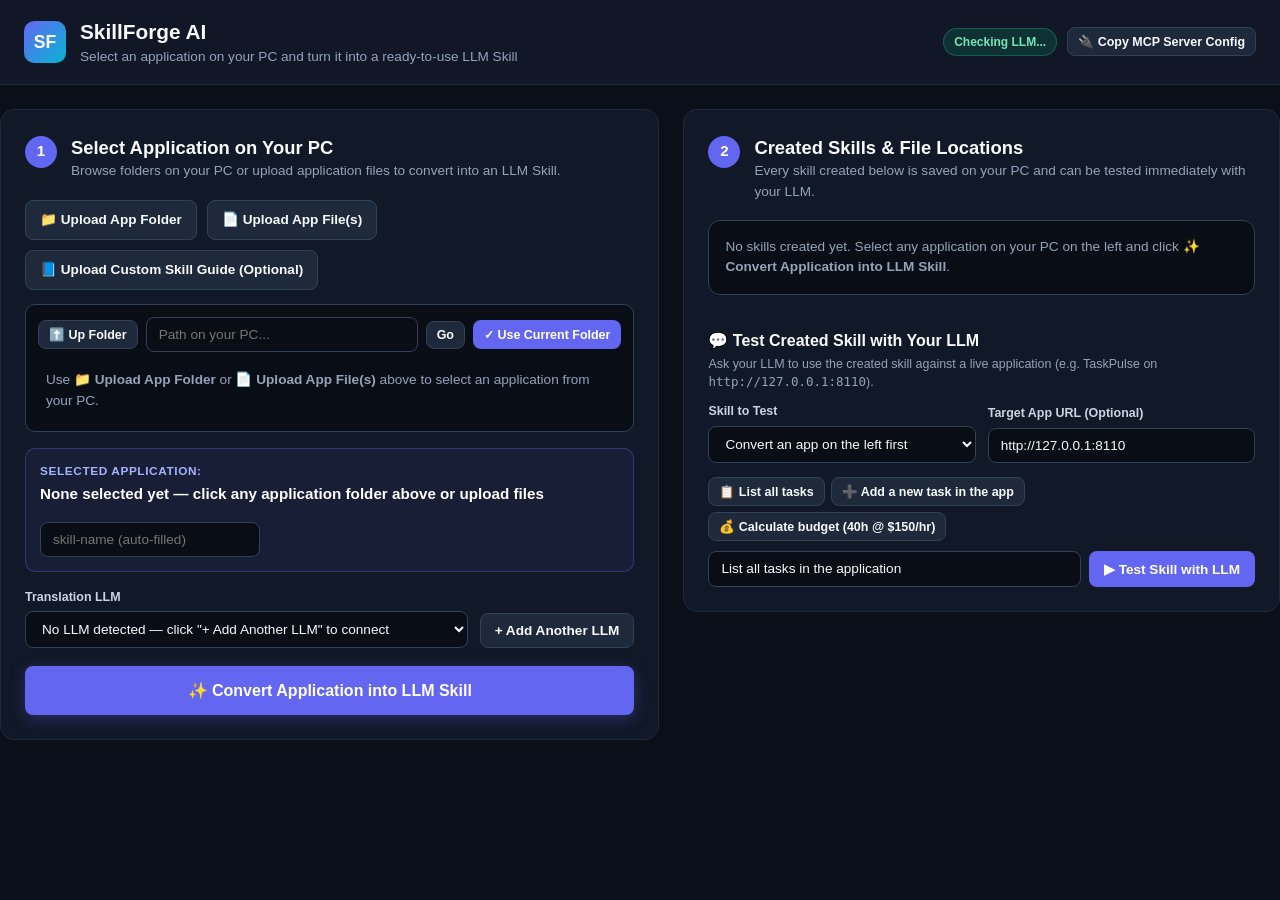
==== commit 43c64c65: "Add built-in Test Skill with LLM in Step 2 UI and /api/skill/test-with-llm endpoint" ====
--- a/index.html
+++ b/index.html
@@ -126,17 +126,69 @@
         </div>
       </section>
 
-      <!-- STEP 2: CREATED SKILLS & FILE LOCATIONS -->
+      <!-- STEP 2: CREATED SKILLS, FILE LOCATIONS & TEST WITH LLM -->
       <section class="card">
         <div class="step-header">
           <span class="step-number">2</span>
           <div>
             <h2>Created Skills &amp; File Locations</h2>
-            <p class="text-muted">Every skill created below is saved on your PC and automatically active in the built-in MCP server.</p>
+            <p class="text-muted">Every skill created below is saved on your PC and can be tested immediately with your LLM.</p>
           </div>
         </div>
 
         <div id="created-skills-list" class="created-skills-list"></div>
+
+        <!-- BUILT-IN SKILL TESTER WITH LLM -->
+        <div class="skill-tester-box" style="margin-top: 18px; padding-top: 16px; border-top: 1px solid var(--border);">
+          <div style="display: flex; justify-content: space-between; align-items: center; gap: 8px; margin-bottom: 10px;">
+            <div>
+              <h3 style="font-size: 1rem; margin: 0;">💬 Test Created Skill with Your LLM</h3>
+              <p class="text-muted small-text" style="margin: 2px 0 0 0;">Ask your LLM to use the created skill against a live application (e.g. TaskPulse on <code>http://127.0.0.1:8110</code>).</p>
+            </div>
+          </div>
+
+          <div class="llm-row" style="margin-top: 8px;">
+            <div style="flex: 1; min-width: 180px;">
+              <label for="test-skill-select">Skill to Test</label>
+              <select id="test-skill-select" class="input-control"></select>
+            </div>
+            <div style="flex: 1; min-width: 180px;">
+              <label for="test-target-url">Target App URL (Optional)</label>
+              <input id="test-target-url" type="text" class="input-control" value="http://127.0.0.1:8110" />
+            </div>
+          </div>
+
+          <div style="display: flex; flex-wrap: wrap; gap: 6px; margin-top: 10px;">
+            <button type="button" class="btn btn-secondary btn-sm quick-test-prompt" data-prompt="List all tasks in the application">
+              📋 List all tasks
+            </button>
+            <button type="button" class="btn btn-secondary btn-sm quick-test-prompt" data-prompt="Add a HIGH priority task called 'Deploy Skill to Production' owned by Alex">
+              ➕ Add a new task in the app
+            </button>
+            <button type="button" class="btn btn-secondary btn-sm quick-test-prompt" data-prompt="Calculate budget for 40 hours at $150/hr">
+              💰 Calculate budget (40h @ $150/hr)
+            </button>
+          </div>
+
+          <div style="display: flex; gap: 8px; margin-top: 10px;">
+            <input id="test-skill-prompt" type="text" class="input-control" value="List all tasks in the application" placeholder="Ask your LLM to perform an action using the skill..." />
+            <button id="btn-run-skill-test" type="button" class="btn btn-primary" style="white-space: nowrap;">
+              ▶ Test Skill with LLM
+            </button>
+          </div>
+
+          <div id="skill-test-result" class="location-box" style="display: none; margin-top: 12px; flex-direction: column; align-items: stretch; gap: 8px;">
+            <div style="display: flex; justify-content: space-between; align-items: center; flex-wrap: wrap; gap: 6px;">
+              <strong id="test-result-tool" style="color: var(--emerald); font-size: 0.86rem;"></strong>
+              <span id="test-result-model" class="badge badge-emerald"></span>
+            </div>
+            <div id="test-result-answer" style="font-size: 0.92rem; line-height: 1.5; background: rgba(15, 23, 42, 0.7); padding: 10px 12px; border-radius: 8px; border: 1px solid var(--border);"></div>
+            <details>
+              <summary class="text-muted small-text" style="cursor: pointer;">View Raw Skill Tool Output JSON</summary>
+              <pre id="test-result-json" class="code-viewer" style="max-height: 180px; margin-top: 6px;"></pre>
+            </details>
+          </div>
+        </div>
       </section>
     </div>
   </main>
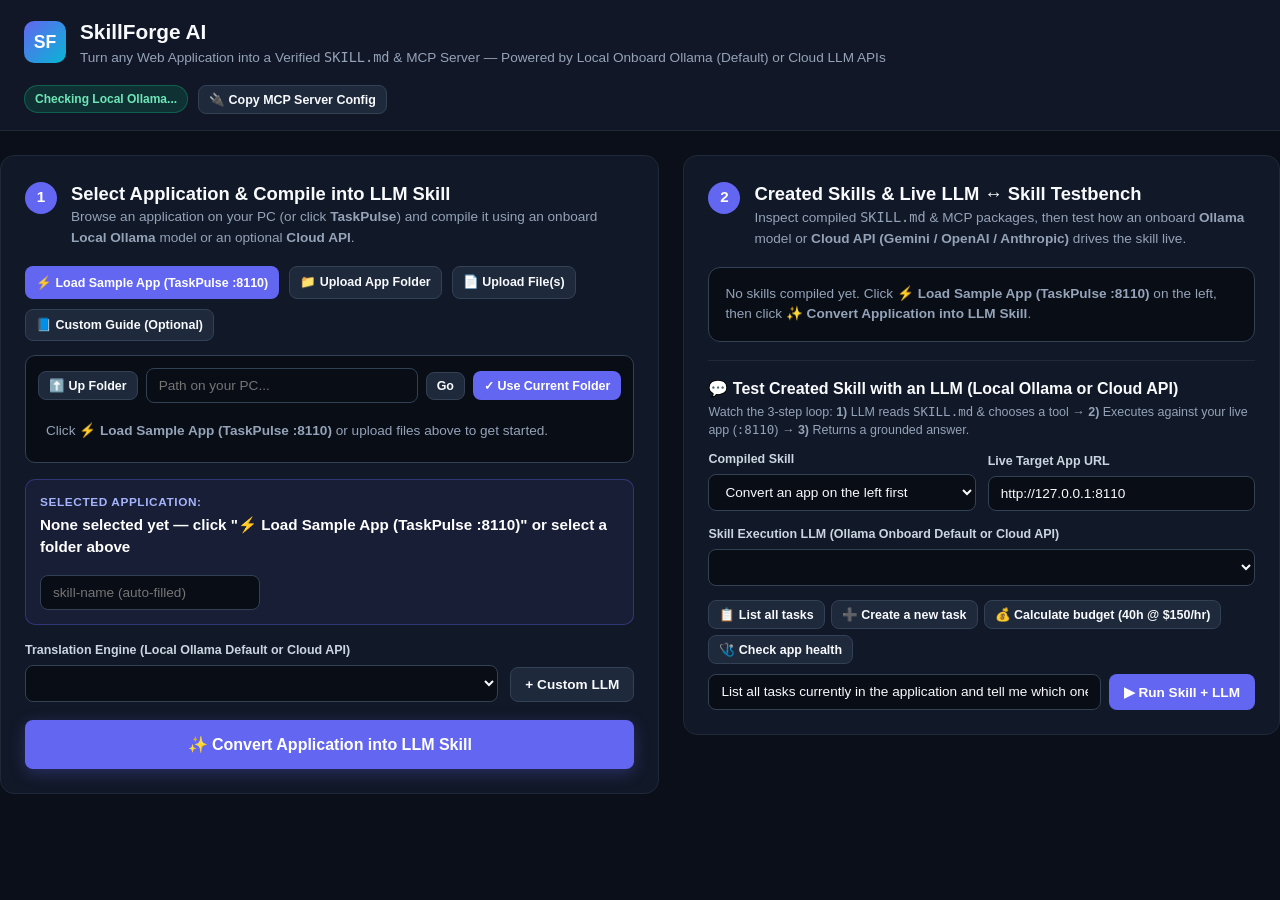
==== commit fde7e62f: "Add dual-route Local Ollama default + Cloud API (Gemini/OpenAI/Anthropic) 3-stage Skill-to-LLM testb" ====
--- a/index.html
+++ b/index.html
@@ -3,7 +3,7 @@
 <head>
   <meta charset="UTF-8" />
   <meta name="viewport" content="width=device-width, initial-scale=1.0" />
-  <title>SkillForge AI — Turn Any Application into an LLM Skill</title>
+  <title>SkillForge AI — Local Ollama &amp; Cloud LLM Application-to-Skill Studio</title>
   <link rel="stylesheet" href="static/css/styles.css" />
 </head>
 <body>
@@ -13,11 +13,11 @@
         <div class="brand-logo" aria-hidden="true">SF</div>
         <div>
           <h1 class="brand-title">SkillForge AI</h1>
-          <p class="brand-subtitle">Select an application on your PC and turn it into a ready-to-use LLM Skill</p>
+          <p class="brand-subtitle">Turn any Web Application into a Verified <code>SKILL.md</code> &amp; MCP Server — Powered by Local Onboard Ollama (Default) or Cloud LLM APIs</p>
         </div>
       </div>
       <div class="topbar-actions">
-        <span id="ollama-status-pill" class="badge badge-emerald">Checking LLM...</span>
+        <span id="ollama-status-pill" class="badge badge-emerald">Checking Local Ollama...</span>
         <button id="btn-copy-mcp-cmd" class="btn btn-secondary btn-sm" type="button" title="Copy plug-and-play MCP server config for Claude Desktop / Cursor">
           🔌 Copy MCP Server Config
         </button>
@@ -32,23 +32,26 @@
         <div class="step-header">
           <span class="step-number">1</span>
           <div>
-            <h2>Select Application on Your PC</h2>
-            <p class="text-muted">Browse folders on your PC or upload application files to convert into an LLM Skill.</p>
-          </div>
-        </div>
-
-        <!-- Upload or Enter Path Bar -->
+            <h2>Select Application &amp; Compile into LLM Skill</h2>
+            <p class="text-muted">Browse an application on your PC (or click <strong>TaskPulse</strong>) and compile it using an onboard <strong>Local Ollama</strong> model or an optional <strong>Cloud API</strong>.</p>
+          </div>
+        </div>
+
+        <!-- Upload or Sample App Bar -->
         <div class="upload-bar">
-          <label class="btn btn-secondary" style="cursor: pointer;">
+          <button id="btn-load-sample-app" class="btn btn-primary btn-sm" type="button" title="Load the bundled TaskPulse sample web app (Port 8110)">
+            ⚡ Load Sample App (TaskPulse :8110)
+          </button>
+          <label class="btn btn-secondary btn-sm" style="cursor: pointer;">
             📁 Upload App Folder
             <input id="webapp-folder-upload" type="file" webkitdirectory directory multiple style="display: none;" />
           </label>
-          <label class="btn btn-secondary" style="cursor: pointer;">
-            📄 Upload App File(s)
+          <label class="btn btn-secondary btn-sm" style="cursor: pointer;">
+            📄 Upload File(s)
             <input id="webapp-file-upload" type="file" multiple accept=".py,.js,.ts,.jsx,.tsx,.html,.json,.yaml,.yml,.md" style="display: none;" />
           </label>
-          <label class="btn btn-secondary" style="cursor: pointer;" title="Optional: Upload your own Markdown instructions for how to convert the app into a skill">
-            📘 Upload Custom Skill Guide (Optional)
+          <label class="btn btn-secondary btn-sm" style="cursor: pointer;" title="Optional: Upload custom Markdown rules for how to convert the app into a skill">
+            📘 Custom Guide (Optional)
             <input id="doc-file-upload" type="file" accept=".md,.txt" style="display: none;" />
           </label>
         </div>
@@ -68,44 +71,44 @@
         <div id="selected-app-box" class="selected-app-box">
           <div>
             <div class="selected-app-label">Selected Application:</div>
-            <div id="selected-app-name" class="selected-app-title">None selected yet — click any application folder above or upload files</div>
+            <div id="selected-app-name" class="selected-app-title">None selected yet — click "⚡ Load Sample App (TaskPulse :8110)" or select a folder above</div>
             <div id="selected-app-meta" class="text-muted small-text"></div>
           </div>
           <input id="skill-name-input" type="text" class="input-control skill-name-field" placeholder="skill-name (auto-filled)" />
         </div>
 
-        <!-- LLM Selector Row -->
+        <!-- Step 1 LLM Selector Row -->
         <div class="llm-row">
-          <div style="flex: 1; min-width: 200px;">
-            <label for="llm-profile-select">Translation LLM</label>
+          <div style="flex: 1; min-width: 220px;">
+            <label for="llm-profile-select">Translation Engine (Local Ollama Default or Cloud API)</label>
             <select id="llm-profile-select" class="input-control"></select>
           </div>
-          <div id="api-key-wrap" style="flex: 1; min-width: 180px; display: none;">
-            <label for="llm-apikey-input">API Key (Cloud LLM only)</label>
-            <input id="llm-apikey-input" type="password" class="input-control" placeholder="sk-... or AIza..." autocomplete="off" />
+          <div id="api-key-wrap" style="flex: 1; min-width: 190px; display: none;">
+            <label for="llm-apikey-input" id="llm-apikey-label">Cloud API Key</label>
+            <input id="llm-apikey-input" type="password" class="input-control" placeholder="Paste API key (or set in .env)" autocomplete="off" />
           </div>
           <div>
             <label>&nbsp;</label>
-            <button id="btn-toggle-add-llm" class="btn btn-secondary" type="button">+ Add Another LLM</button>
+            <button id="btn-toggle-add-llm" class="btn btn-secondary" type="button">+ Custom LLM</button>
           </div>
         </div>
 
         <!-- Optional Add LLM Drawer -->
         <div id="add-llm-drawer" class="add-llm-drawer" style="display: none;">
           <div class="form-row-3">
-            <input id="new-llm-name" type="text" class="input-control" placeholder="Profile Name (e.g. Local Qwen)" />
+            <input id="new-llm-name" type="text" class="input-control" placeholder="Profile Name (e.g. Local Qwen 2.5)" />
             <select id="new-llm-provider" class="input-control">
-              <option value="ollama">Local Ollama (:11434)</option>
+              <option value="ollama">Local Ollama — Onboard (:11434)</option>
               <option value="custom_openai">Local LM Studio / vLLM (:1234)</option>
-              <option value="openai">OpenAI / OpenRouter</option>
-              <option value="anthropic">Anthropic Claude</option>
-              <option value="gemini">Google Gemini</option>
+              <option value="gemini">Google Gemini (Cloud API)</option>
+              <option value="openai">OpenAI / OpenRouter (Cloud API)</option>
+              <option value="anthropic">Anthropic Claude (Cloud API)</option>
             </select>
-            <input id="new-llm-model" type="text" class="input-control" placeholder="Model (e.g. llama3.2:3b)" />
+            <input id="new-llm-model" type="text" class="input-control" placeholder="Model (e.g. llama3.2:3b or gemini-2.5-flash)" />
           </div>
           <div class="form-row-3" style="margin-top: 8px;">
             <input id="new-llm-url" type="text" class="input-control" value="http://127.0.0.1:11434" placeholder="Base URL" />
-            <input id="new-llm-key" type="password" class="input-control" placeholder="API Key (optional for local)" />
+            <input id="new-llm-key" type="password" class="input-control" placeholder="API Key (Cloud APIs only)" />
             <button id="btn-save-new-llm" class="btn btn-primary" type="button">Save LLM</button>
           </div>
         </div>
@@ -126,66 +129,84 @@
         </div>
       </section>
 
-      <!-- STEP 2: CREATED SKILLS, FILE LOCATIONS & TEST WITH LLM -->
+      <!-- STEP 2: CREATED SKILLS, FILE LOCATIONS & LIVE SKILL <-> LLM AGENT TESTBENCH -->
       <section class="card">
         <div class="step-header">
           <span class="step-number">2</span>
           <div>
-            <h2>Created Skills &amp; File Locations</h2>
-            <p class="text-muted">Every skill created below is saved on your PC and can be tested immediately with your LLM.</p>
+            <h2>Created Skills &amp; Live LLM ↔ Skill Testbench</h2>
+            <p class="text-muted">Inspect compiled <code>SKILL.md</code> &amp; MCP packages, then test how an onboard <strong>Ollama</strong> model or <strong>Cloud API (Gemini / OpenAI / Anthropic)</strong> drives the skill live.</p>
           </div>
         </div>
 
         <div id="created-skills-list" class="created-skills-list"></div>
 
         <!-- BUILT-IN SKILL TESTER WITH LLM -->
-        <div class="skill-tester-box" style="margin-top: 18px; padding-top: 16px; border-top: 1px solid var(--border);">
+        <div class="skill-tester-box" style="margin-top: 18px; padding-top: 16px; border-top: 1px solid var(--border-subtle);">
           <div style="display: flex; justify-content: space-between; align-items: center; gap: 8px; margin-bottom: 10px;">
             <div>
-              <h3 style="font-size: 1rem; margin: 0;">💬 Test Created Skill with Your LLM</h3>
-              <p class="text-muted small-text" style="margin: 2px 0 0 0;">Ask your LLM to use the created skill against a live application (e.g. TaskPulse on <code>http://127.0.0.1:8110</code>).</p>
+              <h3 style="font-size: 1rem; margin: 0;">💬 Test Created Skill with an LLM (Local Ollama or Cloud API)</h3>
+              <p class="text-muted small-text" style="margin: 2px 0 0 0;">Watch the 3-step loop: <strong>1)</strong> LLM reads <code>SKILL.md</code> &amp; chooses a tool → <strong>2)</strong> Executes against your live app (<code>:8110</code>) → <strong>3)</strong> Returns a grounded answer.</p>
             </div>
           </div>
 
           <div class="llm-row" style="margin-top: 8px;">
-            <div style="flex: 1; min-width: 180px;">
-              <label for="test-skill-select">Skill to Test</label>
+            <div style="flex: 1; min-width: 175px;">
+              <label for="test-skill-select">Compiled Skill</label>
               <select id="test-skill-select" class="input-control"></select>
             </div>
-            <div style="flex: 1; min-width: 180px;">
-              <label for="test-target-url">Target App URL (Optional)</label>
+            <div style="flex: 1; min-width: 175px;">
+              <label for="test-target-url">Live Target App URL</label>
               <input id="test-target-url" type="text" class="input-control" value="http://127.0.0.1:8110" />
             </div>
           </div>
 
-          <div style="display: flex; flex-wrap: wrap; gap: 6px; margin-top: 10px;">
-            <button type="button" class="btn btn-secondary btn-sm quick-test-prompt" data-prompt="List all tasks in the application">
+          <div class="llm-row" style="margin-top: 8px;">
+            <div style="flex: 1; min-width: 220px;">
+              <label for="test-llm-select">Skill Execution LLM (Ollama Onboard Default or Cloud API)</label>
+              <select id="test-llm-select" class="input-control"></select>
+            </div>
+            <div id="test-apikey-wrap" style="flex: 1; min-width: 190px; display: none;">
+              <label for="test-llm-apikey" id="test-apikey-label">Cloud API Key</label>
+              <input id="test-llm-apikey" type="password" class="input-control" placeholder="Paste Gemini / OpenAI / Claude key (or .env)" autocomplete="off" />
+            </div>
+          </div>
+
+          <div style="display: flex; flex-wrap: wrap; gap: 6px; margin-top: 8px;">
+            <button type="button" class="btn btn-secondary btn-sm quick-test-prompt" data-prompt="List all tasks currently in the application and tell me which ones are still open">
               📋 List all tasks
             </button>
-            <button type="button" class="btn btn-secondary btn-sm quick-test-prompt" data-prompt="Add a HIGH priority task called 'Deploy Skill to Production' owned by Alex">
-              ➕ Add a new task in the app
-            </button>
-            <button type="button" class="btn btn-secondary btn-sm quick-test-prompt" data-prompt="Calculate budget for 40 hours at $150/hr">
+            <button type="button" class="btn btn-secondary btn-sm quick-test-prompt" data-prompt="Add a HIGH priority task called 'Deploy MCP Skill to Production' owned by Platform Ops">
+              ➕ Create a new task
+            </button>
+            <button type="button" class="btn btn-secondary btn-sm quick-test-prompt" data-prompt="Calculate the project budget for 40 hours at $150/hr with 8.25% tax">
               💰 Calculate budget (40h @ $150/hr)
             </button>
+            <button type="button" class="btn btn-secondary btn-sm quick-test-prompt" data-prompt="Check the live application health and open task count">
+              🩺 Check app health
+            </button>
           </div>
 
           <div style="display: flex; gap: 8px; margin-top: 10px;">
-            <input id="test-skill-prompt" type="text" class="input-control" value="List all tasks in the application" placeholder="Ask your LLM to perform an action using the skill..." />
+            <input id="test-skill-prompt" type="text" class="input-control" value="List all tasks currently in the application and tell me which ones are still open" placeholder="Ask your LLM to perform an action using the compiled skill..." />
             <button id="btn-run-skill-test" type="button" class="btn btn-primary" style="white-space: nowrap;">
-              ▶ Test Skill with LLM
-            </button>
-          </div>
-
-          <div id="skill-test-result" class="location-box" style="display: none; margin-top: 12px; flex-direction: column; align-items: stretch; gap: 8px;">
+              ▶ Run Skill + LLM
+            </button>
+          </div>
+
+          <div id="skill-test-result" class="location-box" style="display: none; margin-top: 12px; flex-direction: column; align-items: stretch; gap: 10px;">
             <div style="display: flex; justify-content: space-between; align-items: center; flex-wrap: wrap; gap: 6px;">
-              <strong id="test-result-tool" style="color: var(--emerald); font-size: 0.86rem;"></strong>
+              <strong id="test-result-tool" style="color: #6ee7b7; font-size: 0.86rem;"></strong>
               <span id="test-result-model" class="badge badge-emerald"></span>
             </div>
-            <div id="test-result-answer" style="font-size: 0.92rem; line-height: 1.5; background: rgba(15, 23, 42, 0.7); padding: 10px 12px; border-radius: 8px; border: 1px solid var(--border);"></div>
+
+            <div id="test-result-reasoning" style="font-size: 0.82rem; color: var(--text-secondary); background: rgba(99, 102, 241, 0.1); border: 1px solid rgba(99, 102, 241, 0.3); padding: 8px 10px; border-radius: 8px;"></div>
+
+            <div id="test-result-answer" style="font-size: 0.92rem; line-height: 1.55; background: rgba(15, 23, 42, 0.85); padding: 11px 13px; border-radius: 8px; border: 1px solid var(--border-strong);"></div>
+
             <details>
-              <summary class="text-muted small-text" style="cursor: pointer;">View Raw Skill Tool Output JSON</summary>
-              <pre id="test-result-json" class="code-viewer" style="max-height: 180px; margin-top: 6px;"></pre>
+              <summary class="text-muted small-text" style="cursor: pointer;">Inspect Full Skill ↔ LLM Exchange (Arguments &amp; Raw Tool JSON)</summary>
+              <pre id="test-result-json" class="code-viewer" style="max-height: 210px; margin-top: 6px;"></pre>
             </details>
           </div>
         </div>
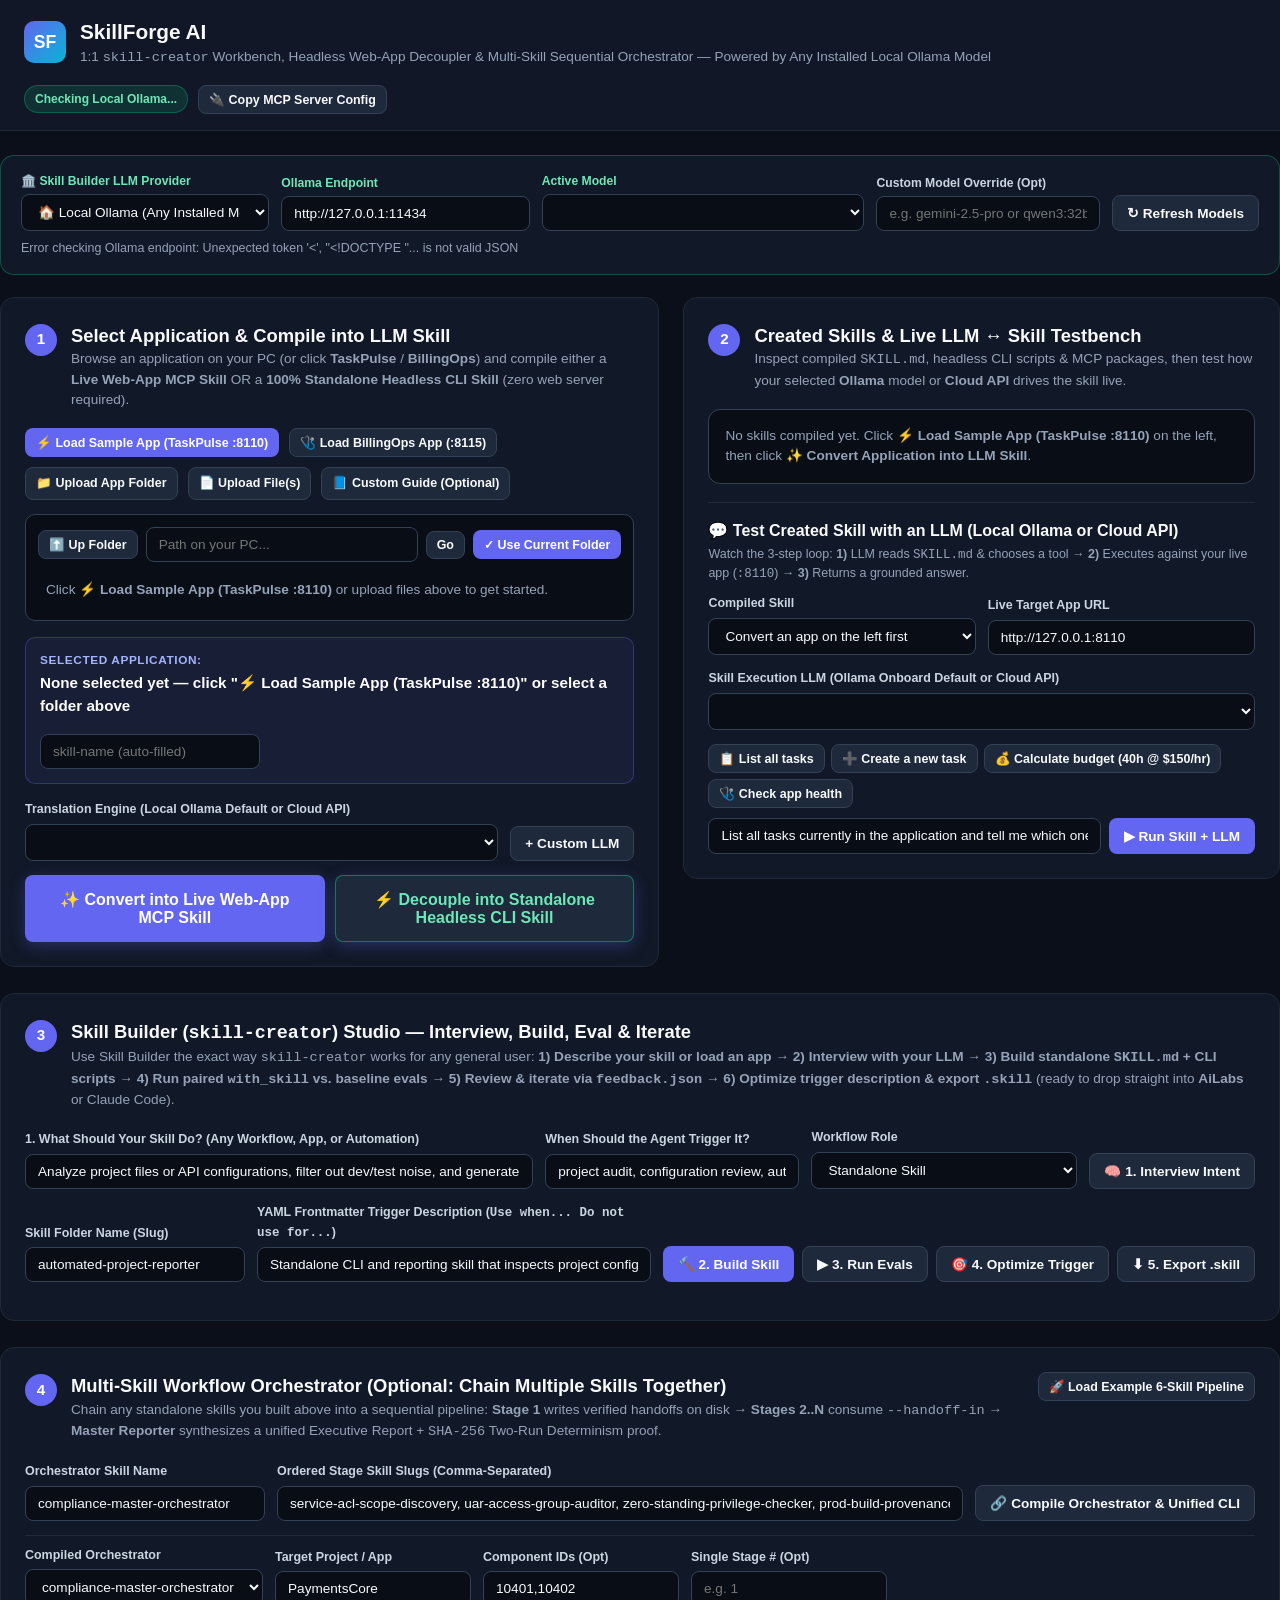
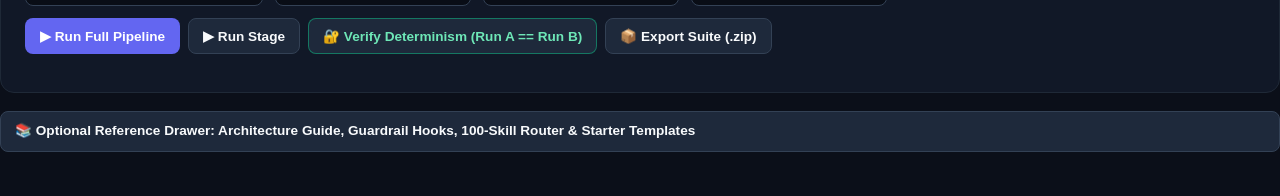
==== commit 612187ad: "Upgrade SkillForge AI into 1:1 skill-creator Studio, Multi-Skill Orchestrator & 4-Provider Model Hou" ====
--- a/index.html
+++ b/index.html
@@ -3,7 +3,7 @@
 <head>
   <meta charset="UTF-8" />
   <meta name="viewport" content="width=device-width, initial-scale=1.0" />
-  <title>SkillForge AI — Local Ollama &amp; Cloud LLM Application-to-Skill Studio</title>
+  <title>SkillForge AI — 1:1 Skill Builder, Headless CLI Synthesizer, Multi-Skill Orchestrator &amp; Local Ollama Studio</title>
   <link rel="stylesheet" href="static/css/styles.css" />
 </head>
 <body>
@@ -13,7 +13,7 @@
         <div class="brand-logo" aria-hidden="true">SF</div>
         <div>
           <h1 class="brand-title">SkillForge AI</h1>
-          <p class="brand-subtitle">Turn any Web Application into a Verified <code>SKILL.md</code> &amp; MCP Server — Powered by Local Onboard Ollama (Default) or Cloud LLM APIs</p>
+          <p class="brand-subtitle">1:1 <code>skill-creator</code> Workbench, Headless Web-App Decoupler &amp; Multi-Skill Sequential Orchestrator — Powered by Any Installed Local Ollama Model</p>
         </div>
       </div>
       <div class="topbar-actions">
@@ -26,6 +26,43 @@
   </header>
 
   <main class="container main-content">
+    <!-- GLOBAL MULTI-PROVIDER LLM ENGINE BAR (LOCAL OLLAMA + GOOGLE GEMINI + CLAUDE + OPENAI) -->
+    <section class="card" style="margin-bottom: 22px; padding: 16px 20px; border-color: rgba(16, 185, 129, 0.35);">
+      <div style="display: flex; align-items: flex-end; justify-content: space-between; gap: 12px; flex-wrap: wrap;">
+        <div style="min-width: 195px; flex: 1;">
+          <label for="global-llm-provider" style="display:block;font-size:0.76rem;font-weight:700;color:#6ee7b7;margin-bottom:4px;">🏛️ Skill Builder LLM Provider</label>
+          <select id="global-llm-provider" class="input-control">
+            <option value="ollama">🏠 Local Ollama (Any Installed Model)</option>
+            <option value="gemini">✨ Google API Models (Gemini)</option>
+            <option value="anthropic">🟣 Anthropic Claude API</option>
+            <option value="openai">🟢 OpenAI API</option>
+          </select>
+        </div>
+        <div id="global-ollama-url-wrap" style="min-width: 195px; flex: 1;">
+          <label for="global-ollama-url" style="display:block;font-size:0.76rem;font-weight:700;color:#6ee7b7;margin-bottom:4px;">Ollama Endpoint</label>
+          <input id="global-ollama-url" type="text" class="input-control" value="http://127.0.0.1:11434" />
+        </div>
+        <div style="min-width: 240px; flex: 1.3;">
+          <label for="global-ollama-model" style="display:block;font-size:0.76rem;font-weight:700;color:#6ee7b7;margin-bottom:4px;">Active Model</label>
+          <select id="global-ollama-model" class="input-control"></select>
+        </div>
+        <div style="min-width: 190px; flex: 0.9;">
+          <label for="global-ollama-custom-tag" style="display:block;font-size:0.76rem;font-weight:700;color:var(--text-secondary);margin-bottom:4px;">Custom Model Override (Opt)</label>
+          <input id="global-ollama-custom-tag" type="text" class="input-control" placeholder="e.g. gemini-2.5-pro or qwen3:32b" />
+        </div>
+        <div id="global-cloud-key-wrap" style="min-width: 205px; flex: 1; display: none;">
+          <label for="global-cloud-apikey" style="display:block;font-size:0.76rem;font-weight:700;color:#fcd34d;margin-bottom:4px;">Cloud API Key (or .env)</label>
+          <input id="global-cloud-apikey" type="password" class="input-control" placeholder="Paste Gemini / Claude / OpenAI key" autocomplete="off" />
+        </div>
+        <div style="display: flex; gap: 8px;">
+          <button id="btn-refresh-ollama-models" type="button" class="btn btn-secondary">↻ Refresh Models</button>
+        </div>
+      </div>
+      <div id="global-ollama-meta" class="text-muted small-text" style="margin-top: 8px;">
+        Supports <strong>Local Ollama</strong> (auto-discovers all installed models) AND closed-source APIs (<strong>Google Gemini</strong>, <strong>Anthropic Claude</strong>, <strong>OpenAI</strong>) across Intent Interviews, Web-App Translation, Evals, <code>feedback.json</code> Rewrites, and 60/40 Trigger Optimization.
+      </div>
+    </section>
+
     <div class="workspace-layout">
       <!-- STEP 1: SELECT APPLICATION & CONVERT -->
       <section class="card">
@@ -33,7 +70,7 @@
           <span class="step-number">1</span>
           <div>
             <h2>Select Application &amp; Compile into LLM Skill</h2>
-            <p class="text-muted">Browse an application on your PC (or click <strong>TaskPulse</strong>) and compile it using an onboard <strong>Local Ollama</strong> model or an optional <strong>Cloud API</strong>.</p>
+            <p class="text-muted">Browse an application on your PC (or click <strong>TaskPulse</strong> / <strong>BillingOps</strong>) and compile either a <strong>Live Web-App MCP Skill</strong> OR a <strong>100% Standalone Headless CLI Skill</strong> (zero web server required).</p>
           </div>
         </div>
 
@@ -41,6 +78,9 @@
         <div class="upload-bar">
           <button id="btn-load-sample-app" class="btn btn-primary btn-sm" type="button" title="Load the bundled TaskPulse sample web app (Port 8110)">
             ⚡ Load Sample App (TaskPulse :8110)
+          </button>
+          <button id="btn-load-billing-ops-app" class="btn btn-secondary btn-sm" type="button" title="Load the bundled BillingOps Linux/Oracle/Microservices Diagnostics web app (Port 8115)">
+            🩺 Load BillingOps App (:8115)
           </button>
           <label class="btn btn-secondary btn-sm" style="cursor: pointer;">
             📁 Upload App Folder
@@ -113,10 +153,15 @@
           </div>
         </div>
 
-        <!-- CONVERT BUTTON & PROGRESS BAR -->
-        <button id="btn-convert-skill" class="btn btn-primary btn-convert-hero" type="button">
-          ✨ Convert Application into LLM Skill
-        </button>
+        <!-- DUAL COMPILATION BUTTONS -->
+        <div style="display: grid; grid-template-columns: 1fr 1fr; gap: 10px; margin-top: 4px;">
+          <button id="btn-convert-skill" class="btn btn-primary btn-convert-hero" style="margin-top:0;" type="button">
+            ✨ Convert into Live Web-App MCP Skill
+          </button>
+          <button id="btn-decouple-standalone-skill" class="btn btn-secondary btn-convert-hero" style="margin-top:0; border-color: rgba(16, 185, 129, 0.55); color: #6ee7b7;" type="button">
+            ⚡ Decouple into Standalone Headless CLI Skill
+          </button>
+        </div>
 
         <div id="translation-progress-wrap" class="progress-wrap" style="display: none;">
           <div class="progress-top">
@@ -135,7 +180,7 @@
           <span class="step-number">2</span>
           <div>
             <h2>Created Skills &amp; Live LLM ↔ Skill Testbench</h2>
-            <p class="text-muted">Inspect compiled <code>SKILL.md</code> &amp; MCP packages, then test how an onboard <strong>Ollama</strong> model or <strong>Cloud API (Gemini / OpenAI / Anthropic)</strong> drives the skill live.</p>
+            <p class="text-muted">Inspect compiled <code>SKILL.md</code>, headless CLI scripts &amp; MCP packages, then test how your selected <strong>Ollama</strong> model or <strong>Cloud API</strong> drives the skill live.</p>
           </div>
         </div>
 
@@ -212,6 +257,322 @@
         </div>
       </section>
     </div>
+
+    <!-- STEP 3: 1:1 SKILL-CREATOR WORKBENCH (INTENT INTERVIEW, HEADLESS CLI SYNTHESIS, REAL SUBPROCESS EVALS & FEEDBACK LOOP) -->
+    <section class="card lab-full-card" id="skill-creator-workbench">
+      <div class="step-header">
+        <span class="step-number">3</span>
+        <div style="flex: 1;">
+          <h2>Skill Builder (<code>skill-creator</code>) Studio — Interview, Build, Eval &amp; Iterate</h2>
+          <p class="text-muted">Use Skill Builder the exact way <code>skill-creator</code> works for any general user: <strong>1) Describe your skill or load an app</strong> → <strong>2) Interview with your LLM</strong> → <strong>3) Build standalone <code>SKILL.md</code> + CLI scripts</strong> → <strong>4) Run paired <code>with_skill</code> vs. baseline evals</strong> → <strong>5) Review &amp; iterate via <code>feedback.json</code></strong> → <strong>6) Optimize trigger description &amp; export <code>.skill</code></strong> (ready to drop straight into <strong>AiLabs</strong> or Claude Code).</p>
+        </div>
+      </div>
+
+      <div class="llm-row">
+        <div style="flex: 2; min-width: 260px;">
+          <label for="sc-goal-input">1. What Should Your Skill Do? (Any Workflow, App, or Automation)</label>
+          <input id="sc-goal-input" type="text" class="input-control" value="Analyze project files or API configurations, filter out dev/test noise, and generate structured HTML, Markdown, and CSV reports" />
+        </div>
+        <div style="flex: 1; min-width: 200px;">
+          <label for="sc-trigger-hints">When Should the Agent Trigger It?</label>
+          <input id="sc-trigger-hints" type="text" class="input-control" value="project audit, configuration review, automated report generation" />
+        </div>
+        <div style="min-width: 150px;">
+          <label for="sc-stage-role">Workflow Role</label>
+          <select id="sc-stage-role" class="input-control">
+            <option value="audit" selected>Standalone Skill</option>
+            <option value="discovery">Stage 1: Upstream Discovery</option>
+            <option value="uar">Downstream: Access / Group Check</option>
+            <option value="nope">Downstream: Policy Lockdown</option>
+            <option value="provenance">Downstream: Provenance Check</option>
+            <option value="vuln">Downstream: SLA &amp; Triage</option>
+          </select>
+        </div>
+        <div>
+          <label>&nbsp;</label>
+          <button id="btn-sc-interview" type="button" class="btn btn-secondary">🧠 1. Interview Intent</button>
+        </div>
+      </div>
+
+      <div class="llm-row">
+        <div style="min-width: 220px;">
+          <label for="sc-slug-input">Skill Folder Name (Slug)</label>
+          <input id="sc-slug-input" type="text" class="input-control" value="automated-project-reporter" />
+        </div>
+        <div style="flex: 1; min-width: 280px;">
+          <label for="sc-desc-input">YAML Frontmatter Trigger Description (<code>Use when... Do not use for...</code>)</label>
+          <input id="sc-desc-input" type="text" class="input-control" value="Standalone CLI and reporting skill that inspects project configurations, excludes dev/test noise, and generates HTML, Markdown, CSV, and SHA-256 verified JSON outputs. Use when the user asks for an automated project audit or structured report. Do not use for UI styling." />
+        </div>
+        <div style="display: flex; gap: 8px; flex-wrap: wrap;">
+          <button id="btn-sc-build-standalone" type="button" class="btn btn-primary">🔨 2. Build Skill</button>
+          <button id="btn-sc-run-real-evals" type="button" class="btn btn-secondary">▶ 3. Run Evals</button>
+          <button id="btn-sc-opt-desc" type="button" class="btn btn-secondary">🎯 4. Optimize Trigger</button>
+          <button id="btn-sc-download-skill" type="button" class="btn btn-secondary">⬇ 5. Export .skill</button>
+        </div>
+      </div>
+
+      <div id="sc-interview-output" style="display: none; margin-bottom: 12px;"></div>
+      <div id="sc-build-output" style="display: none; margin-bottom: 12px;"></div>
+      <div id="sc-real-evals-output"></div>
+    </section>
+
+    <!-- STEP 4: MULTI-SKILL SEQUENTIAL ORCHESTRATION LAYER, MASTER REPORTER & TWO-RUN SHA-256 DETERMINISM STUDIO -->
+    <section class="card lab-full-card" id="multi-skill-orchestrator-studio">
+      <div class="step-header">
+        <span class="step-number">4</span>
+        <div style="flex: 1;">
+          <h2>Multi-Skill Workflow Orchestrator (Optional: Chain Multiple Skills Together)</h2>
+          <p class="text-muted">Chain any standalone skills you built above into a sequential pipeline: <strong>Stage 1</strong> writes verified handoffs on disk → <strong>Stages 2..N</strong> consume <code>--handoff-in</code> → <strong>Master Reporter</strong> synthesizes a unified Executive Report + <code>SHA-256</code> Two-Run Determinism proof.</p>
+        </div>
+        <div>
+          <button id="btn-orch-provision-suite" type="button" class="btn btn-secondary btn-sm">
+            🚀 Load Example 6-Skill Pipeline
+          </button>
+        </div>
+      </div>
+
+      <!-- Custom Orchestrator Compiler Row -->
+      <div class="llm-row">
+        <div style="min-width: 240px;">
+          <label for="orch-custom-name">Orchestrator Skill Name</label>
+          <input id="orch-custom-name" type="text" class="input-control" value="compliance-master-orchestrator" />
+        </div>
+        <div style="flex: 1; min-width: 300px;">
+          <label for="orch-stage-slugs">Ordered Stage Skill Slugs (Comma-Separated)</label>
+          <input id="orch-stage-slugs" type="text" class="input-control" value="service-acl-scope-discovery, uar-access-group-auditor, zero-standing-privilege-checker, prod-build-provenance-verifier, vuln-sla-and-7gate-validator" />
+        </div>
+        <div>
+          <label>&nbsp;</label>
+          <button id="btn-orch-compile" type="button" class="btn btn-secondary">🔗 Compile Orchestrator &amp; Unified CLI</button>
+        </div>
+      </div>
+
+      <!-- Execute Sequential Pipeline / Two-Run Determinism Row -->
+      <div class="llm-row" style="padding-top: 10px; border-top: 1px solid var(--border-subtle);">
+        <div style="min-width: 230px;">
+          <label for="orch-select-pipeline">Compiled Orchestrator</label>
+          <select id="orch-select-pipeline" class="input-control">
+            <option value="compliance-master-orchestrator">compliance-master-orchestrator</option>
+          </select>
+        </div>
+        <div style="min-width: 170px;">
+          <label for="orch-target-app">Target Project / App</label>
+          <input id="orch-target-app" type="text" class="input-control" value="PaymentsCore" />
+        </div>
+        <div style="min-width: 160px;">
+          <label for="orch-components">Component IDs (Opt)</label>
+          <input id="orch-components" type="text" class="input-control" value="10401,10402" />
+        </div>
+        <div style="min-width: 140px;">
+          <label for="orch-stage-selector">Single Stage # (Opt)</label>
+          <input id="orch-stage-selector" type="text" class="input-control" placeholder="e.g. 1" />
+        </div>
+        <div style="display: flex; gap: 8px; flex-wrap: wrap;">
+          <button id="btn-orch-run-full" type="button" class="btn btn-primary">▶ Run Full Pipeline</button>
+          <button id="btn-orch-run-stage" type="button" class="btn btn-secondary">▶ Run Stage</button>
+          <button id="btn-orch-verify-tworun" type="button" class="btn btn-secondary" style="border-color:rgba(16,185,129,0.55);color:#6ee7b7;">🔐 Verify Determinism (Run A == Run B)</button>
+          <button id="btn-orch-download-zip" type="button" class="btn btn-secondary">📦 Export Suite (.zip)</button>
+        </div>
+      </div>
+
+      <div id="orch-execution-output"></div>
+    </section>
+
+    <!-- OPTIONAL COLLAPSIBLE REFERENCE DRAWER -->
+    <details style="margin-top: 18px;">
+      <summary class="btn btn-secondary" style="cursor: pointer; width: 100%; justify-content: flex-start;">
+        📚 Optional Reference Drawer: Architecture Guide, Guardrail Hooks, 100-Skill Router &amp; Starter Templates
+      </summary>
+    <section class="card lab-full-card" id="enterprise-skill-builder-lab" style="margin-top: 10px;">
+      <div class="step-header">
+        <span class="step-number">R</span>
+        <div style="flex: 1;">
+          <h2>Skill Builder Architecture, Framework Guardrails, 100-Skill Router &amp; Starter Kit</h2>
+          <p class="text-muted">Reference handbook and interactive sandboxes for <code>CLAUDE.md</code> / <code>AGENTS.md</code> memory, deterministic <code>PreToolUse</code> runtime hooks, 100-skill BM25 progressive disclosure routing, and a downloadable 14-file starter repository.</p>
+        </div>
+      </div>
+
+      <div class="kit-tabs" role="tablist">
+        <button type="button" class="kit-tab-btn active" data-kit-tab="handbook">📘 1. Architecture &amp; Deep-Dive Guide</button>
+        <button type="button" class="kit-tab-btn" data-kit-tab="guardrails">🛡️ 2. Runtime Framework Guardrails Lab</button>
+        <button type="button" class="kit-tab-btn" data-kit-tab="router">🧭 3. 100-Skill Context Router</button>
+        <button type="button" class="kit-tab-btn" data-kit-tab="evals">🧪 4. Baseline vs. Skill Benchmark Simulator</button>
+        <button type="button" class="kit-tab-btn" data-kit-tab="starter">📦 5. Build-Your-Own Starter Kit (14 Files + .zip)</button>
+      </div>
+
+      <!-- PANE 1: ARCHITECTURE & DEEP-DIVE GUIDE -->
+      <div id="kit-pane-handbook" class="kit-pane active">
+        <div id="kit-topics-container" class="topic-grid"></div>
+      </div>
+
+      <!-- PANE 2: RUNTIME FRAMEWORK GUARDRAILS LAB -->
+      <div id="kit-pane-guardrails" class="kit-pane">
+        <p class="text-muted small-text" style="margin-bottom: 10px;">
+          Upstream markdown files (<code>CLAUDE.md</code> / <code>AGENTS.md</code>) are advisory UX—an LLM can drift or be prompt-injected past them. Real guardrails execute deterministically <strong>in the agent framework runtime</strong> via <code>PreToolUse</code> hooks (exit code <code>2</code> = hard block), read-only DB roles, and Human-in-the-Loop (HITL) approval gates.
+        </p>
+
+        <div style="display: flex; flex-wrap: wrap; gap: 6px; margin-bottom: 10px;">
+          <button type="button" class="btn btn-secondary btn-sm guard-preset-btn" data-tool="OracleSQL" data-val="SELECT sid, serial#, blocking_session, event FROM v$session WHERE blocking_session IS NOT NULL" data-hitl="0">
+            ✓ Safe Oracle V$SESSION Lock Query
+          </button>
+          <button type="button" class="btn btn-secondary btn-sm guard-preset-btn" data-tool="OracleSQL" data-val="DELETE FROM invoice_ledger WHERE status = 'STUCK'" data-hitl="0">
+            ✕ Blocked Oracle DELETE Mutation
+          </button>
+          <button type="button" class="btn btn-secondary btn-sm guard-preset-btn" data-tool="Bash" data-val="rm -rf /var/log/billing" data-hitl="0">
+            ✕ Blocked Linux rm -rf
+          </button>
+          <button type="button" class="btn btn-secondary btn-sm guard-preset-btn" data-tool="Bash" data-val="systemctl restart billing-invoice-worker" data-hitl="0">
+            ⚠ Gated systemctl restart (Needs HITL)
+          </button>
+          <button type="button" class="btn btn-secondary btn-sm guard-preset-btn" data-tool="Read" data-val=".env" data-hitl="0">
+            ✕ Blocked .env Secret Read
+          </button>
+        </div>
+
+        <div class="llm-row">
+          <div style="min-width: 170px;">
+            <label for="guard-tool-select">Tool Intercepted</label>
+            <select id="guard-tool-select" class="input-control">
+              <option value="OracleSQL">OracleSQL (DB Tool)</option>
+              <option value="Bash">Bash (Linux CLI)</option>
+              <option value="Read">Read (Filesystem)</option>
+            </select>
+          </div>
+          <div style="flex: 1; min-width: 260px;">
+            <label for="guard-input-value">Command / SQL Statement / File Path</label>
+            <input id="guard-input-value" type="text" class="input-control" value="SELECT sid, serial#, blocking_session, event FROM v$session WHERE blocking_session IS NOT NULL" />
+          </div>
+          <div style="display: flex; align-items: flex-end; gap: 10px;">
+            <label style="display: flex; align-items: center; gap: 6px; font-size: 0.82rem; cursor: pointer; padding-bottom: 9px;">
+              <input id="guard-hitl-checkbox" type="checkbox" /> Operator HITL Sign-Off
+            </label>
+            <button id="btn-run-guardrail" type="button" class="btn btn-primary">▶ Test PreToolUse Hook</button>
+          </div>
+        </div>
+
+        <div id="guard-verdict-box" class="kpi-box verdict-allow" style="margin-top: 12px;"></div>
+
+        <div style="margin-top: 16px;">
+          <div style="display: flex; justify-content: space-between; align-items: center; gap: 8px; margin-bottom: 8px; flex-wrap: wrap;">
+            <div style="display: flex; align-items: center; gap: 8px;">
+              <strong style="font-size: 0.9rem;">Production Framework Guardrail Code:</strong>
+              <select id="guard-code-select" class="input-control" style="width: auto;">
+                <option value=".claude/hooks/pre_tool_use_guard.py">.claude/hooks/pre_tool_use_guard.py</option>
+                <option value=".claude/hooks/post_tool_use_audit.py">.claude/hooks/post_tool_use_audit.py</option>
+                <option value=".claude/settings.json">.claude/settings.json</option>
+              </select>
+            </div>
+            <button id="btn-copy-guard-code" type="button" class="btn btn-secondary btn-sm">📋 Copy Guardrail File</button>
+          </div>
+          <pre id="guard-code-viewer" class="code-viewer" style="max-height: 300px;"></pre>
+        </div>
+      </div>
+
+      <!-- PANE 3: 100-SKILL PROGRESSIVE DISCLOSURE ROUTER -->
+      <div id="kit-pane-router" class="kit-pane">
+        <p class="text-muted small-text" style="margin-bottom: 10px;">
+          Simulate routing across <strong>100 enterprise skills (10 domains)</strong>. Compare dumping all 100 full skills inline vs. <strong>3-Tier Progressive Disclosure + Dynamic Top-K BM25 Routing + Negative Triggers + Subagent Isolation</strong>.
+        </p>
+
+        <div style="display: flex; flex-wrap: wrap; gap: 6px; margin-bottom: 10px;">
+          <button type="button" class="btn btn-secondary btn-sm router-preset-btn" data-q="Nightly billing invoice batch stalled with ORA-00060 row lock and 504 correlation timeout; check logs and draft Jira RCA">
+            🔎 ORA-00060 Lock + 504 Trace + Jira RCA
+          </button>
+          <button type="button" class="btn btn-secondary btn-sm router-preset-btn" data-q="Kafka billing-events-dlq consumer lag hit 1,900 messages with schema deserialization failures; find Confluence runbook">
+            📨 Kafka DLQ Lag + Confluence Runbook
+          </button>
+          <button type="button" class="btn btn-secondary btn-sm router-preset-btn" data-q="Build an Angular standalone dashboard with RxJS SSE streaming and operator HITL approval modal">
+            🖥️ Angular RxJS SSE + HITL Console
+          </button>
+          <button type="button" class="btn btn-secondary btn-sm router-preset-btn" data-q="Linux billing host reporting No space left on device and systemd unit restart loop">
+            🐧 Linux Disk/Inode + systemd CrashLoop
+          </button>
+        </div>
+
+        <div class="llm-row">
+          <div style="flex: 1; min-width: 260px;">
+            <label for="router-query-input">Operator / User Request</label>
+            <input id="router-query-input" type="text" class="input-control" value="Nightly billing invoice batch stalled with ORA-00060 row lock and 504 correlation timeout; check logs and draft Jira RCA" />
+          </div>
+          <div style="min-width: 120px;">
+            <label for="router-topk-select">Top-K Skills</label>
+            <select id="router-topk-select" class="input-control">
+              <option value="2">Top 2</option>
+              <option value="3" selected>Top 3</option>
+              <option value="5">Top 5</option>
+            </select>
+          </div>
+          <div style="display: flex; align-items: flex-end; gap: 10px;">
+            <label style="display: flex; align-items: center; gap: 6px; font-size: 0.82rem; cursor: pointer; padding-bottom: 9px;">
+              <input id="router-subagent-checkbox" type="checkbox" checked /> Subagent + Script Digest
+            </label>
+            <button id="btn-run-router" type="button" class="btn btn-primary">🧭 Route Across 100 Skills</button>
+          </div>
+        </div>
+
+        <div id="router-kpis" class="kpi-grid-4"></div>
+        <div id="router-results-box"></div>
+      </div>
+
+      <!-- PANE 4: SKILL-CREATOR EVALS & TRIGGER DESCRIPTION OPTIMIZER -->
+      <div id="kit-pane-evals" class="kit-pane">
+        <p class="text-muted small-text" style="margin-bottom: 10px;">
+          Execute the <code>skill-creator</code> scientific loop: paired <code>with_skill</code> vs. <code>without_skill</code> baseline runs inside <code>&lt;skill-name&gt;-workspace/iteration-1/</code>, deterministic assertion grading, and <strong>60% Train / 40% Held-Out Test YAML Trigger Description Optimization</strong>.
+        </p>
+
+        <div class="llm-row">
+          <div style="min-width: 220px;">
+            <label for="eval-skill-name">Target Skill Under Evaluation</label>
+            <input id="eval-skill-name" type="text" class="input-control" value="billing-ops-diagnostics" />
+          </div>
+          <div style="flex: 1; min-width: 260px;">
+            <label for="eval-init-desc">Iteration 0 Baseline YAML Description (Before Optimization)</label>
+            <input id="eval-init-desc" type="text" class="input-control" value="Helps debug billing issues and database problems." />
+          </div>
+          <div style="display: flex; align-items: flex-end;">
+            <button id="btn-run-evals" type="button" class="btn btn-primary">🧪 Run A/B Benchmark &amp; Trigger Optimizer</button>
+          </div>
+        </div>
+
+        <div id="eval-kpis" class="kpi-grid-4"></div>
+        <div id="eval-results-box"></div>
+        <div id="trigger-opt-box" style="margin-top: 16px;"></div>
+      </div>
+
+      <!-- PANE 5: FULL STARTER KIT SCAFFOLDER & .ZIP DOWNLOAD -->
+      <div id="kit-pane-starter" class="kit-pane">
+        <p class="text-muted small-text" style="margin-bottom: 10px;">
+          Generate and download a complete, runnable <strong>14-file Agent Engineering Starter Kit</strong> (<code>CLAUDE.md</code>, <code>AGENTS.md</code>, <code>.claude/settings.json</code>, <code>PreToolUse</code> &amp; <code>PostToolUse</code> hooks, progressive-disclosure skill + Linux/Oracle scripts, 100-skill router, eval harness, full architecture handbook, and unit test suite).
+        </p>
+
+        <div class="llm-row">
+          <div style="min-width: 220px;">
+            <label for="kit-project-name">Project / Repo Slug</label>
+            <input id="kit-project-name" type="text" class="input-control" value="billing-ops-platform" />
+          </div>
+          <div style="flex: 1; min-width: 260px;">
+            <label for="kit-stack-input">Target Infrastructure &amp; Stack</label>
+            <input id="kit-stack-input" type="text" class="input-control" value="Linux Billing Servers, Oracle Database (Read-Only Diagnostics), Microservices, Jira & Confluence MCP, Angular 19 Ops Console" />
+          </div>
+          <div style="display: flex; align-items: flex-end; gap: 8px; flex-wrap: wrap;">
+            <button id="btn-refresh-kit" type="button" class="btn btn-secondary">↻ Regenerate Files</button>
+            <button id="btn-download-kit-zip" type="button" class="btn btn-primary">⬇ Download 14-File Starter Kit (.zip)</button>
+          </div>
+        </div>
+
+        <div class="kit-split-explorer">
+          <div id="kit-file-list" class="kit-file-list"></div>
+          <div style="display: flex; flex-direction: column; min-width: 0;">
+            <div style="display: flex; justify-content: space-between; align-items: center; margin-bottom: 8px; gap: 8px;">
+              <strong id="kit-active-filename" style="font-family: var(--font-mono); font-size: 0.85rem; color: #93c5fd;">CLAUDE.md</strong>
+              <button id="btn-copy-kit-file" type="button" class="btn btn-secondary btn-sm">📋 Copy Current File</button>
+            </div>
+            <pre id="kit-file-viewer" class="code-viewer" style="max-height: 440px;"></pre>
+          </div>
+        </div>
+      </div>
+    </section>
+    </details>
   </main>
 
   <!-- Simple Modal to Preview SKILL.md if clicked -->
--- a/static/css/styles.css
+++ b/static/css/styles.css
@@ -517,3 +517,195 @@
   white-space: pre-wrap;
   flex: 1;
 }
+
+/* Step 3: Enterprise Skill Builder, Guardrails, 100-Skill Router & Eval Lab */
+.lab-full-card {
+  margin-top: 26px;
+}
+
+.kit-tabs {
+  display: flex;
+  flex-wrap: wrap;
+  gap: 8px;
+  margin-bottom: 20px;
+  padding-bottom: 14px;
+  border-bottom: 1px solid var(--border-subtle);
+}
+
+.kit-tab-btn {
+  background: var(--bg-elevated);
+  color: var(--text-secondary);
+  border: 1px solid var(--border-strong);
+  border-radius: 9px;
+  padding: 9px 14px;
+  font-size: 0.84rem;
+  font-weight: 600;
+  cursor: pointer;
+  transition: all 0.15s ease;
+}
+
+.kit-tab-btn:hover {
+  border-color: var(--accent-indigo);
+  color: #fff;
+}
+
+.kit-tab-btn.active {
+  background: linear-gradient(135deg, var(--accent-indigo), #0ea5e9);
+  border-color: transparent;
+  color: #fff;
+}
+
+.kit-pane {
+  display: none;
+}
+
+.kit-pane.active {
+  display: block;
+}
+
+.topic-grid {
+  display: grid;
+  grid-template-columns: repeat(auto-fit, minmax(380px, 1fr));
+  gap: 16px;
+}
+
+.topic-card {
+  background: rgba(15, 23, 42, 0.72);
+  border: 1px solid var(--border-strong);
+  border-radius: 12px;
+  padding: 18px;
+  display: flex;
+  flex-direction: column;
+  gap: 10px;
+}
+
+.topic-card h3 {
+  font-size: 1rem;
+  color: #f8fafc;
+}
+
+.topic-list {
+  padding-left: 18px;
+  font-size: 0.84rem;
+  color: var(--text-secondary);
+  display: flex;
+  flex-direction: column;
+  gap: 6px;
+}
+
+.kpi-grid-4 {
+  display: grid;
+  grid-template-columns: repeat(auto-fit, minmax(190px, 1fr));
+  gap: 12px;
+  margin: 14px 0;
+}
+
+.kpi-box {
+  background: rgba(15, 23, 42, 0.85);
+  border: 1px solid var(--border-strong);
+  border-radius: 10px;
+  padding: 13px 15px;
+}
+
+.kpi-box .kpi-label {
+  font-size: 0.75rem;
+  color: var(--text-muted);
+  text-transform: uppercase;
+  letter-spacing: 0.04em;
+}
+
+.kpi-box .kpi-val {
+  font-size: 1.3rem;
+  font-weight: 800;
+  margin-top: 4px;
+}
+
+.verdict-allow {
+  background: rgba(16, 185, 129, 0.14);
+  border: 1px solid rgba(16, 185, 129, 0.45);
+  color: #6ee7b7;
+}
+
+.verdict-block {
+  background: rgba(239, 68, 68, 0.14);
+  border: 1px solid rgba(239, 68, 68, 0.45);
+  color: #fca5a5;
+}
+
+.verdict-hitl {
+  background: rgba(245, 158, 11, 0.14);
+  border: 1px solid rgba(245, 158, 11, 0.45);
+  color: #fcd34d;
+}
+
+.kit-split-explorer {
+  display: grid;
+  grid-template-columns: 310px 1fr;
+  gap: 16px;
+  margin-top: 14px;
+}
+
+@media (max-width: 900px) {
+  .kit-split-explorer,
+  .topic-grid {
+    grid-template-columns: 1fr;
+  }
+}
+
+.kit-file-list {
+  background: var(--bg-code);
+  border: 1px solid var(--border-subtle);
+  border-radius: 10px;
+  padding: 8px;
+  max-height: 480px;
+  overflow-y: auto;
+  display: flex;
+  flex-direction: column;
+  gap: 4px;
+}
+
+.kit-file-btn {
+  text-align: left;
+  background: transparent;
+  color: var(--text-secondary);
+  border: 1px solid transparent;
+  border-radius: 7px;
+  padding: 7px 10px;
+  font-family: var(--font-mono);
+  font-size: 0.75rem;
+  cursor: pointer;
+  word-break: break-all;
+}
+
+.kit-file-btn:hover {
+  background: rgba(99, 102, 241, 0.12);
+  color: #fff;
+}
+
+.kit-file-btn.active {
+  background: rgba(99, 102, 241, 0.24);
+  border-color: rgba(99, 102, 241, 0.55);
+  color: #fff;
+}
+
+.kit-table {
+  width: 100%;
+  border-collapse: collapse;
+  font-size: 0.82rem;
+  margin-top: 10px;
+}
+
+.kit-table th,
+.kit-table td {
+  border: 1px solid var(--border-strong);
+  padding: 9px 11px;
+  text-align: left;
+  vertical-align: top;
+}
+
+.kit-table th {
+  background: rgba(30, 41, 59, 0.9);
+  color: #93c5fd;
+  font-weight: 600;
+}
+
